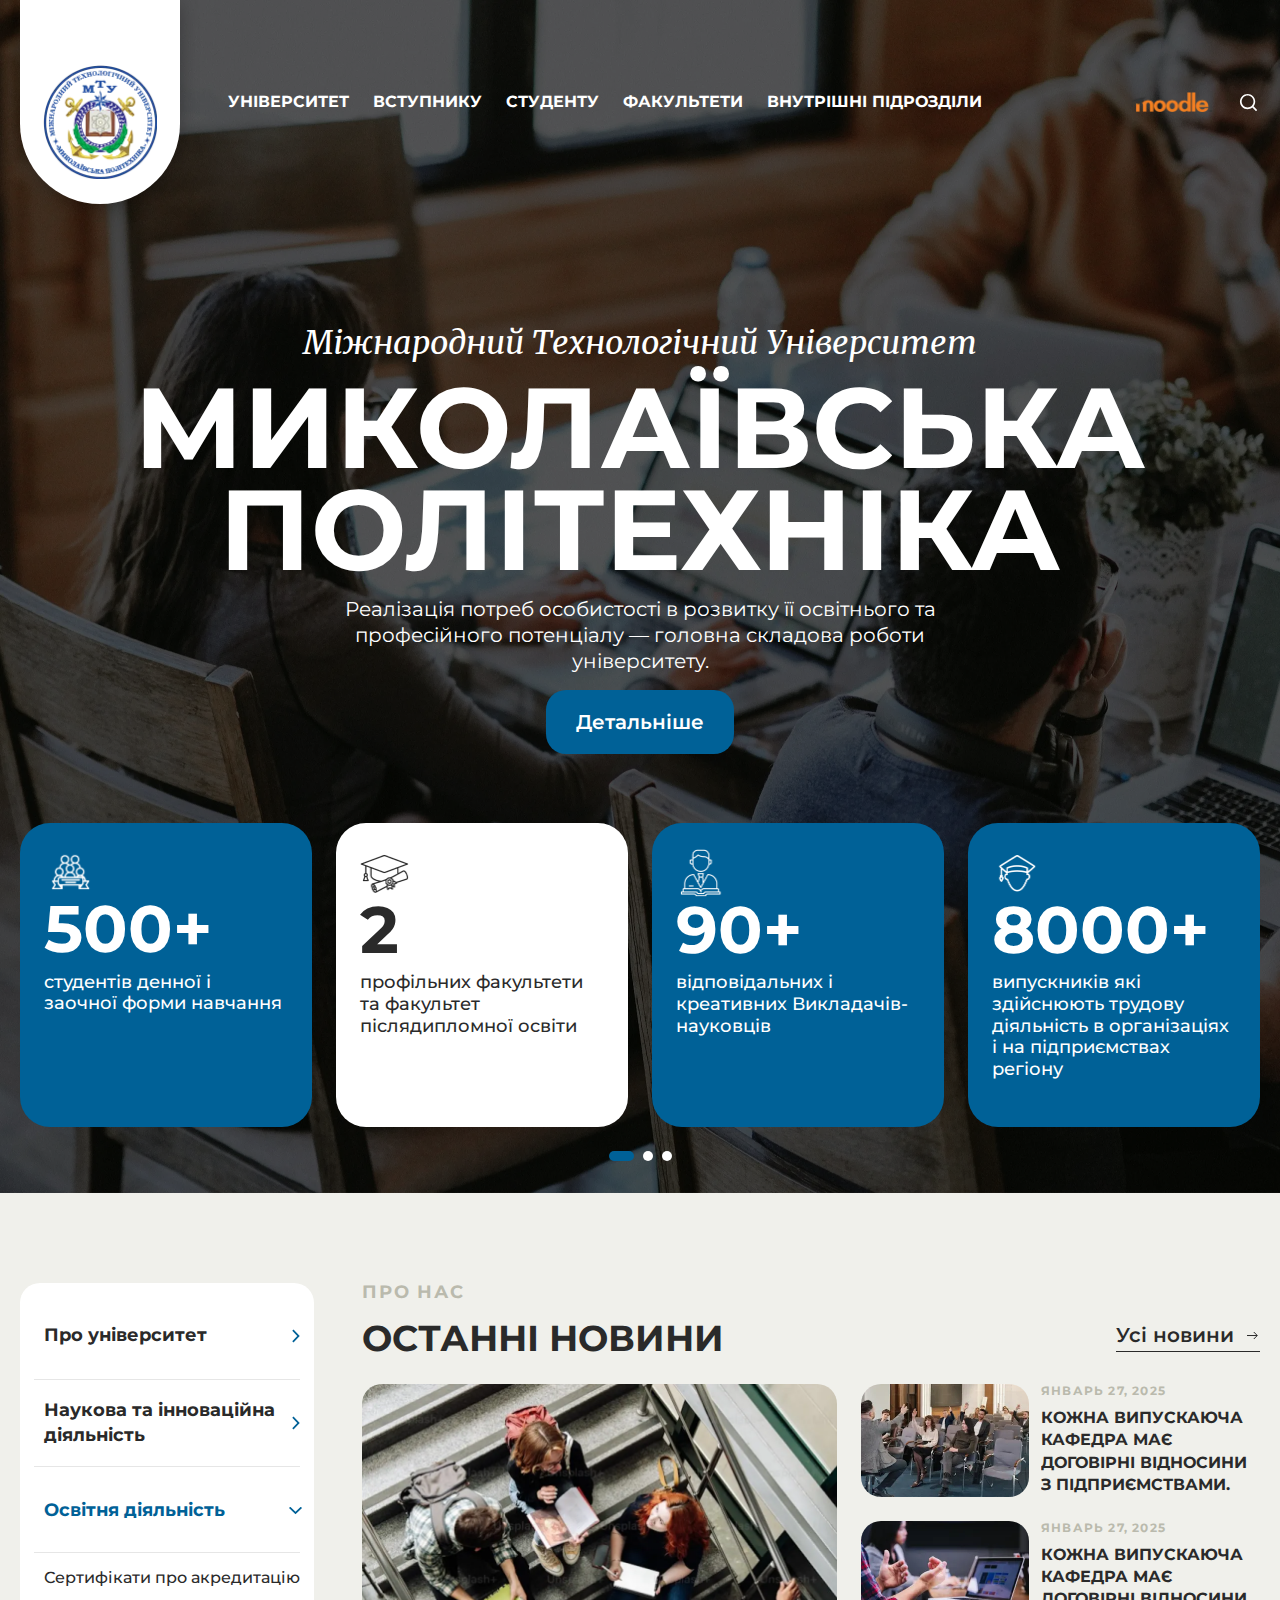
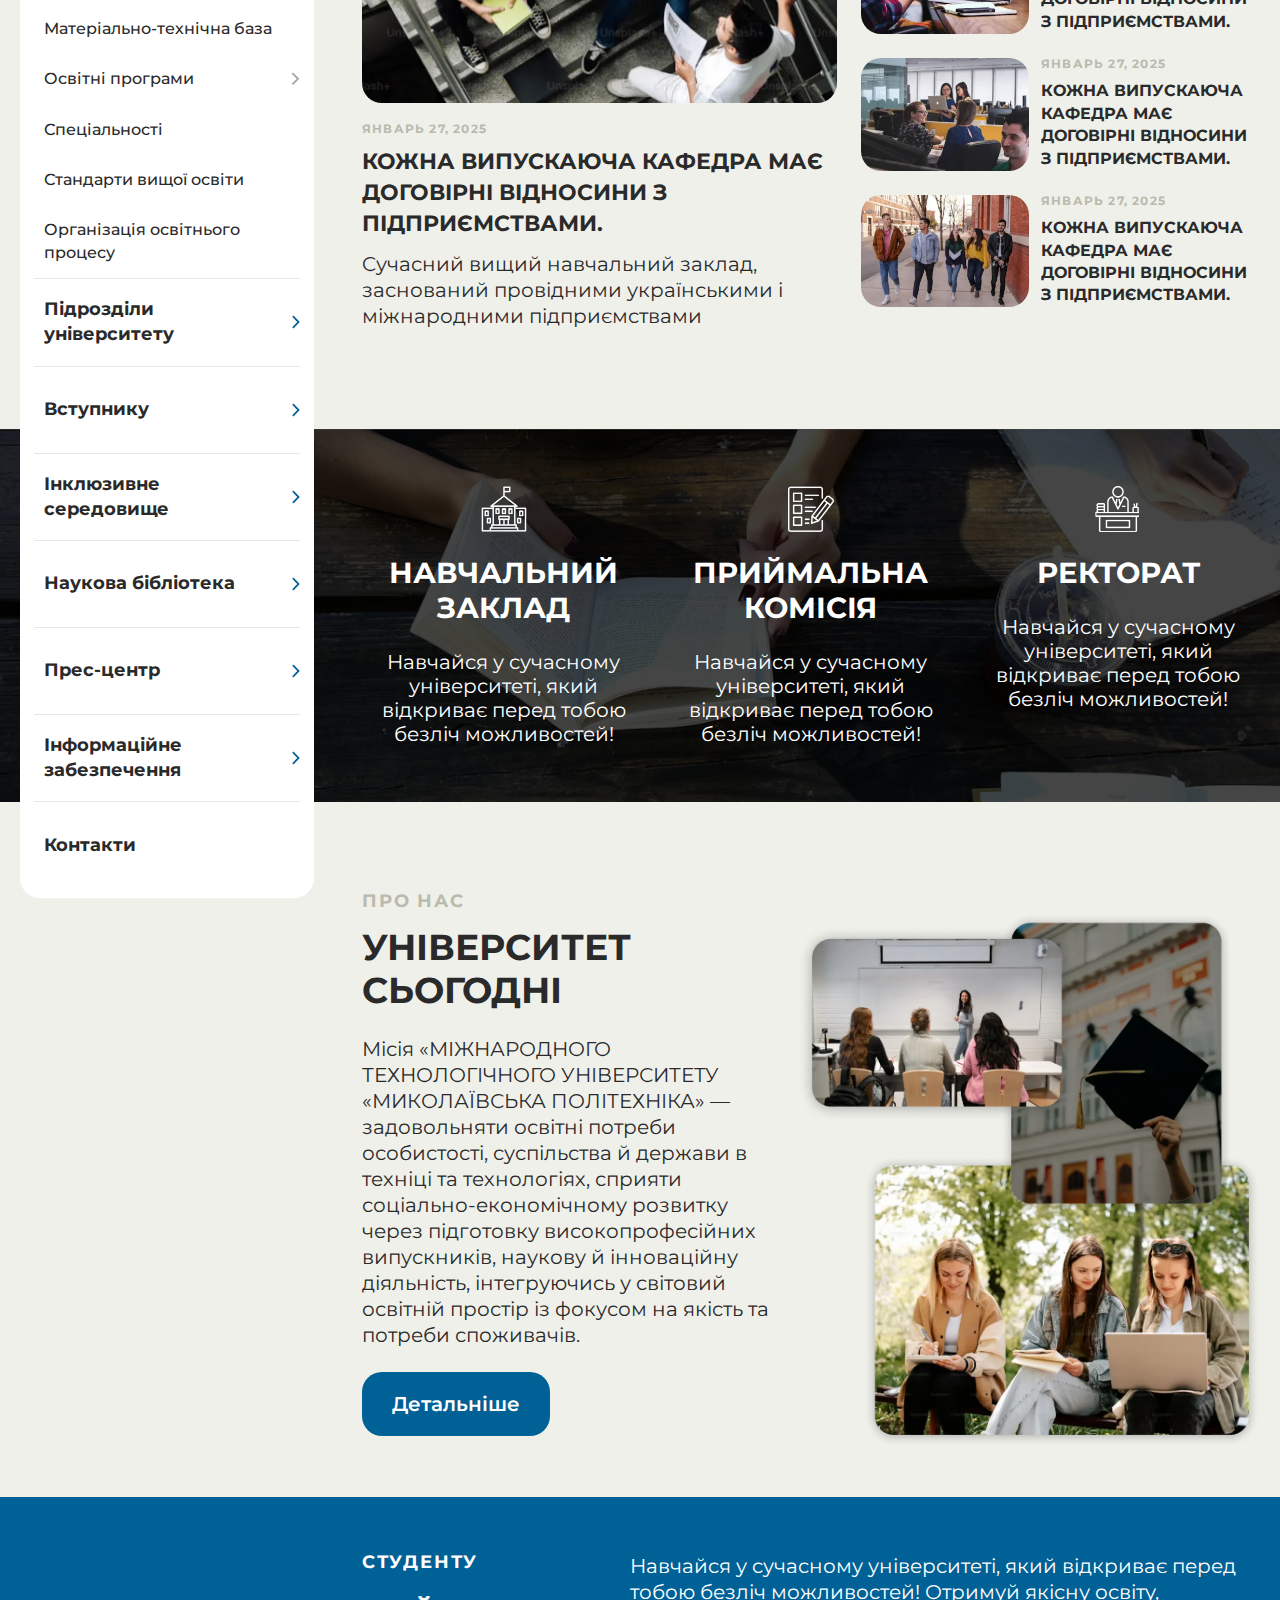
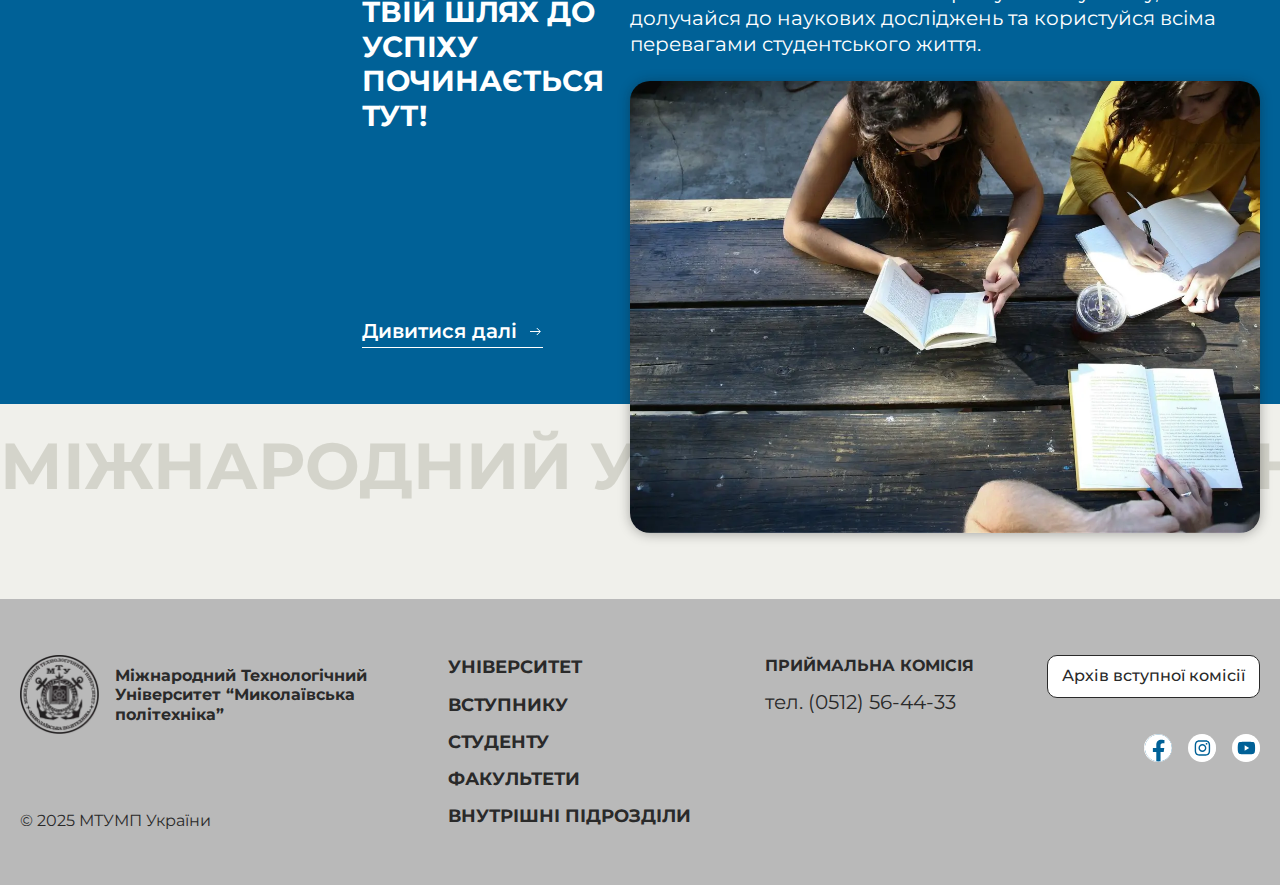
==== index.html @ b086bd23 "start proj" ====
<!DOCTYPE html>
<html lang="uk">

<head>
	<title>HomePage</title>
	<meta charset="UTF-8">
	<meta name="format-detection" content="telephone=no">
	<link rel="stylesheet" href="css/style.min.css?_v=20250201203336">
	<link rel="shortcut icon" href="favicon.ico">
	<!-- <meta name="robots" content="noindex, nofollow"> -->
	<meta name="viewport" content="width=device-width, initial-scale=1.0">
</head>

<body>
	<div id="preloader">
		<style>
			body {
				overflow: hidden;
			}

			#page_loading {
				position: fixed;
				left: 0;
				top: 0;
				width: 100%;
				height: 100%;
				opacity: 1;
				z-index: 9999;
				background: #f0f0eb;
				display: flex;
				align-items: center;
				justify-content: center;
				flex-direction: column;
				gap: 24px;
			}

			.loaderlogo {
				max-width: fit-content;
				margin: 0 auto;
			}

			.loaderlogo img {
				border-radius: 50%;
				height: 114px;
				width: 114px;
				object-fit: cover;
			}

			#page_loading .nojs {
				position: absolute;
				width: 300px;
				top: 50%;
				left: 50%;
				margin-left: -150px;
				margin-top: 50px;
				text-align: center;
				font: 400 18px 'Open Sans', 'Helvetica Neue', Helvetica, Arial, sans-serif
			}

			#page_loading .nojs a {
				font-size: 80%;
				text-decoration: none;
				border-style: dotted;
				border-width: 0 0 1px;
				position: relative
			}

			.load {
				position: relative;
				width: 50px;
				height: 50px;
			}

			.load hr {
				border: 0;
				margin: 0;
				width: 40%;
				height: 40%;
				position: absolute;
				border-radius: 50%;
				animation: spin 2s ease infinite
			}

			.load :first-child {
				background: #19A68C;
				animation-delay: -1.5s
			}

			.load :nth-child(2) {
				background: #b9303d;
				animation-delay: -1s
			}

			.load :nth-child(3) {
				background: #FDA543;
				animation-delay: -0.5s
			}

			.load :last-child {
				background: #006197
			}

			@keyframes spin {

				0%,
				100% {
					transform: translate(0)
				}

				25% {
					transform: translate(160%)
				}

				50% {
					transform: translate(160%, 160%)
				}

				75% {
					transform: translate(0, 160%)
				}
			}
		</style>
		<div id="page_loading">
			<div class="loaderlogo"><img src="img/logo.webp" alt="logo"></div>
			<div class="loader">
				<div class="load">
					<hr />
					<hr />
					<hr />
					<hr />
				</div>
			</div>
			<noscript>
				<div class="nojs">
					Please enable <strong>JavaScript</strong> and reload this page
					<p><a href="https://goo.gl/d5o4zF" target="_blank" rel="nofollow">How enable Javascript</a></p>
				</div>
			</noscript>
		</div>
		<script>
			window.addEventListener("load", function() {
				setTimeout(() => {
					let loader = document.getElementById("preloader");
					if (loader) {
						loader.style.transition = "opacity 300ms ease";
						loader.style.opacity = "0";
						setTimeout(() => {
							loader.remove();
						}, 310);
						document.body.style.overflow = "auto";
					}
				}, 100);
			});
		</script>
	</div>
	<div class="wrapper">
		<header class="header header--absolute">
			<div class="header__container">
				<div class="header__body">
					<button type="button" class="header__burger icon-menu"><span></span></button>
					<a href="/" class="header__logo">
						<img src="img/logo.webp" alt="logo" width="114" height="114">
					</a>
					<div class="header__menu menu">
						<nav class="menu__body">
							<ul class="menu__list">
								<li class="menu__item">
									<a href="/" class="menu__link">УНІВЕРСИТЕТ</a>
								</li>
								<li class="menu__item">
									<a href="/" class="menu__link">ВСТУПНИКУ</a>
								</li>
								<li class="menu__item">
									<a href="/" class="menu__link">СТУДЕНТУ</a>
								</li>
								<li class="menu__item">
									<a href="/" class="menu__link">ФАКУЛЬТЕТИ</a>
								</li>
								<li class="menu__item">
									<a href="/" class="menu__link">ВНУТРІШНІ ПІДРОЗДІЛИ</a>
								</li>
							</ul>
							<div class="menu__bottom">
								<div class="menu__bottom-title">
									Приймальна комісія
								</div>
								<a href="tel:0512564433" class="menu__phone">
									тел. (0512) 56-44-33
								</a>
								<div class="menu__socials socials-block">
									<a href="/" class="socials-block__link">
										<img src="img/icons/facebook.svg" alt="facebook">
									</a>
									<a href="/" class="socials-block__link">
										<img src="img/icons/instagram.svg" alt="instagram">
									</a>
									<a href="/" class="socials-block__link">
										<img src="img/icons/youtube.svg" alt="youtube">
									</a>
								</div>
							</div>
						</nav>
					</div>
					<div class="header__actions">
						<a href="https://moodle.org/" target="_blank" class="header__link">
							<img src="img/moodle.webp" alt="Image" width="81" height="20">
						</a>
						<div class="header__search search-block">
							<button type="button" class="search-block__btn">
								<svg width="18" height="18" viewBox="0 0 18 18" fill="currentColor" xmlns="http://www.w3.org/2000/svg">
									<path fill-rule="evenodd" clip-rule="evenodd" d="M14.5525 13.3131L17.6986 16.4558C18.0153 16.7933 18.0154 17.3206 17.6775 17.6791C17.5297 17.8479 17.3186 17.9322 17.0863 17.9322C16.8752 17.9322 16.664 17.8479 16.4951 17.6791L13.349 14.5364C11.9977 15.6121 10.3085 16.2027 8.5771 16.2027C6.52898 16.2027 4.60754 15.4012 3.17175 13.967C1.73595 12.5116 0.933594 10.6134 0.933594 8.56746C0.933594 6.52156 1.73595 4.6022 3.17175 3.16796C4.62866 1.73372 6.52898 0.932228 8.5771 0.932228C10.6252 0.932228 12.5467 1.73372 13.9825 3.16796C16.7274 5.8888 16.9596 10.3181 14.5525 13.3131ZM12.8001 12.7436C13.9192 11.6257 14.5315 10.1282 14.5315 8.54628C14.5315 6.9644 13.9192 5.46688 12.8001 4.34901C11.681 3.23115 10.1819 2.61948 8.59826 2.61948C7.01466 2.61948 5.51552 3.23115 4.39644 4.34901C3.27736 5.46688 2.66504 6.9644 2.66504 8.54628C2.66504 10.1282 3.27736 11.6257 4.39644 12.7436C5.51552 13.8614 7.01466 14.4731 8.59826 14.4731C10.1819 14.4731 11.681 13.8614 12.8001 12.7436Z" />
								</svg>
							</button>
							<div class="search-block__body">
								<div class="search-block__field">
									<input autocomplete="off" type="text" name="search" placeholder="Пошук" class="search-block__input">
									<button type="button" class="search-block__icon">
										<svg width="18" height="18" viewBox="0 0 18 18" fill="currentColor" xmlns="http://www.w3.org/2000/svg">
											<path fill-rule="evenodd" clip-rule="evenodd" d="M14.5525 13.3131L17.6986 16.4558C18.0153 16.7933 18.0154 17.3206 17.6775 17.6791C17.5297 17.8479 17.3186 17.9322 17.0863 17.9322C16.8752 17.9322 16.664 17.8479 16.4951 17.6791L13.349 14.5364C11.9977 15.6121 10.3085 16.2027 8.5771 16.2027C6.52898 16.2027 4.60754 15.4012 3.17175 13.967C1.73595 12.5116 0.933594 10.6134 0.933594 8.56746C0.933594 6.52156 1.73595 4.6022 3.17175 3.16796C4.62866 1.73372 6.52898 0.932228 8.5771 0.932228C10.6252 0.932228 12.5467 1.73372 13.9825 3.16796C16.7274 5.8888 16.9596 10.3181 14.5525 13.3131ZM12.8001 12.7436C13.9192 11.6257 14.5315 10.1282 14.5315 8.54628C14.5315 6.9644 13.9192 5.46688 12.8001 4.34901C11.681 3.23115 10.1819 2.61948 8.59826 2.61948C7.01466 2.61948 5.51552 3.23115 4.39644 4.34901C3.27736 5.46688 2.66504 6.9644 2.66504 8.54628C2.66504 10.1282 3.27736 11.6257 4.39644 12.7436C5.51552 13.8614 7.01466 14.4731 8.59826 14.4731C10.1819 14.4731 11.681 13.8614 12.8001 12.7436Z" />
										</svg>
									</button>
								</div>
							</div>
						</div>
					</div>
				</div>
			</div>
		</header>
		<main class="page">
			<section class="promo" style="background-image: url('img/top-bg.webp');">
				<div class="promo__container">
					<div class="promo__body">
						<h3 class="promo__subtitle">
							Міжнародний Технологічний Університет
						</h3>
						<h1 class="promo__title">
							Миколаївська політехніка
						</h1>
						<div class="promo__text">
							Реалізація потреб особистості в розвитку її освітнього та професійного потенціалу — головна
							складова роботи університету.
						</div>
						<a href="/" class="promo__btn button">
							Детальніше
						</a>
					</div>
					<div class="promo__slider swiper">
						<div class="promo__wrapper swiper-wrapper">
							<div class="promo__slide swiper-slide">
								<div class="promo__slide-icon">
									<img src="img/icons/group.webp" alt="Image">
								</div>
								<div class="promo__slide-value">
									500+
								</div>
								<div class="promo__slide-text">
									студентів денної і заочної форми навчання
								</div>
							</div>
							<div class="promo__slide swiper-slide promo__slide--white">
								<div class="promo__slide-icon">
									<img src="img/icons/diploma.webp" alt="Image">
								</div>
								<div class="promo__slide-value">
									2
								</div>
								<div class="promo__slide-text">
									профільних факультети та факультет післядипломної освіти
								</div>
							</div>
							<div class="promo__slide swiper-slide">
								<div class="promo__slide-icon">
									<img src="img/icons/student.webp" alt="Image">
								</div>
								<div class="promo__slide-value">
									90+
								</div>
								<div class="promo__slide-text">
									відповідальних і креативних Викладачів-науковців
								</div>
							</div>
							<div class="promo__slide swiper-slide">
								<div class="promo__slide-icon">
									<img src="img/icons/student-2.webp" alt="Image">
								</div>
								<div class="promo__slide-value">
									8000+
								</div>
								<div class="promo__slide-text">
									випускників які здійснюють трудову діяльність в організаціях і на підприємствах
									регіону
								</div>
							</div>
							<div class="promo__slide swiper-slide">
								<div class="promo__slide-icon">
									<img src="img/icons/university.webp" alt="Image">
								</div>
								<div class="promo__slide-value">
									1
								</div>
								<div class="promo__slide-text">
									Cучасний вищий навчальний заклад, заснований провідними українськими і міжнародними підприємствами
								</div>
							</div>
							<div class="promo__slide swiper-slide">
								<div class="promo__slide-icon">
									<img src="img/icons/book.webp" alt="Image">
								</div>
								<div class="promo__slide-value">
									5
								</div>
								<div class="promo__slide-text">
									Cпеціальностей з Державною ліцензією і акредитаційними Сертифікатами на право надання вищої освіти
								</div>
							</div>
						</div>
						<div class="swiper-pagination"></div>
					</div>
				</div>
			</section>
			<div class="content">
				<div class="content__container">
					<div class="content__body">
						<aside data-da=".menu__body, 767.98, 1" class="aside-menu">
							<div data-spollers class="aside-menu__items">
								<details class="aside-menu__item">
									<summary class="aside-menu__title">
										Про університет
									</summary>
									<ul class="aside-menu__list">
										<li>
											<a href="/" class="aside-menu__link">
												Про університет
											</a>
										</li>
										<li>
											<a href="/" class="aside-menu__link">
												Матеріально-технічна база
											</a>
										</li>
									</ul>
								</details>
								<details class="aside-menu__item">
									<summary class="aside-menu__title">
										Наукова та інноваційна діяльність
									</summary>
									<ul class="aside-menu__list">
										<li>
											<a href="/" class="aside-menu__link">
												Сертифікати про акредитацію
											</a>
										</li>
										<li>
											<a href="/" class="aside-menu__link">
												Матеріально-технічна база
											</a>
										</li>
									</ul>
								</details>
								<details class="aside-menu__item" data-open>
									<summary class="aside-menu__title">
										Освітня діяльність
									</summary>
									<ul class="aside-menu__list">
										<li>
											<a href="/" class="aside-menu__link">
												Сертифікати про акредитацію
											</a>
										</li>
										<li>
											<a href="/" class="aside-menu__link">
												Матеріально-технічна база
											</a>
										</li>
										<li>
											<details class="aside-menu__item">
												<summary class="aside-menu__subtitle">
													Освітні програми
												</summary>
												<ul class="aside-menu__list">
													<li>
														<a href="/" class="aside-menu__link">
															Навчальні плани
														</a>
													</li>
													<li>
														<a href="/" class="aside-menu__link">
															Відомості з самооцінювання
														</a>
													</li>
												</ul>
											</details>
										</li>
										<li>
											<a href="/" class="aside-menu__link">
												Спеціальності
											</a>
										</li>
										<li>
											<a href="/" class="aside-menu__link">
												Стандарти вищої освіти
											</a>
										</li>
										<li>
											<a href="/" class="aside-menu__link">
												Організація освітнього процесу
											</a>
										</li>
									</ul>
								</details>
								<details class="aside-menu__item">
									<summary class="aside-menu__title">
										Підрозділи університету
									</summary>
									<ul class="aside-menu__list">
										<li>
											<a href="/" class="aside-menu__link">
												Сертифікати про акредитацію
											</a>
										</li>
										<li>
											<a href="/" class="aside-menu__link">
												Матеріально-технічна база
											</a>
										</li>
										<li>
											<details class="aside-menu__item">
												<summary class="aside-menu__subtitle">
													Освітні програми
												</summary>
												<ul class="aside-menu__list">
													<li>
														<a href="/" class="aside-menu__link">
															Навчальні плани
														</a>
													</li>
													<li>
														<a href="/" class="aside-menu__link">
															Відомості з самооцінювання
														</a>
													</li>
												</ul>
											</details>
										</li>
										<li>
											<a href="/" class="aside-menu__link">
												Спеціальності
											</a>
										</li>
										<li>
											<a href="/" class="aside-menu__link">
												Стандарти вищої освіти
											</a>
										</li>
										<li>
											<a href="/" class="aside-menu__link">
												Організація освітнього процесу
											</a>
										</li>
									</ul>
								</details>
								<details class="aside-menu__item">
									<summary class="aside-menu__title">
										Вступнику
									</summary>
									<ul class="aside-menu__list">
										<li>
											<a href="/" class="aside-menu__link">
												Сертифікати про акредитацію
											</a>
										</li>
										<li>
											<a href="/" class="aside-menu__link">
												Матеріально-технічна база
											</a>
										</li>
									</ul>
								</details>
								<details class="aside-menu__item">
									<summary class="aside-menu__title">
										Інклюзивне середовище
									</summary>
									<ul class="aside-menu__list">
										<li>
											<a href="/" class="aside-menu__link">
												Сертифікати про акредитацію
											</a>
										</li>
										<li>
											<a href="/" class="aside-menu__link">
												Матеріально-технічна база
											</a>
										</li>
									</ul>
								</details>
								<details class="aside-menu__item">
									<summary class="aside-menu__title">
										Наукова бібліотека
									</summary>
									<ul class="aside-menu__list">
										<li>
											<a href="/" class="aside-menu__link">
												Сертифікати про акредитацію
											</a>
										</li>
										<li>
											<a href="/" class="aside-menu__link">
												Матеріально-технічна база
											</a>
										</li>
									</ul>
								</details>
								<details class="aside-menu__item">
									<summary class="aside-menu__title">
										Прес-центр
									</summary>
									<ul class="aside-menu__list">
										<li>
											<a href="/" class="aside-menu__link">
												Сертифікати про акредитацію
											</a>
										</li>
										<li>
											<a href="/" class="aside-menu__link">
												Матеріально-технічна база
											</a>
										</li>
									</ul>
								</details>
								<details class="aside-menu__item">
									<summary class="aside-menu__title">
										Інформаційне забезпечення
									</summary>
									<ul class="aside-menu__list">
										<li>
											<a href="/" class="aside-menu__link">
												Сертифікати про акредитацію
											</a>
										</li>
										<li>
											<a href="/" class="aside-menu__link">
												Матеріально-технічна база
											</a>
										</li>
									</ul>
								</details>
								<a href="/" class="aside-menu__title">
									Контакти
								</a>
							</div>
						</aside>
						<div class="content__inner">
							<section class="content__section latest-news">
								<h3 class="latest-news__subtitle title-small">
									про нас
								</h3>
								<div class="latest-news__body">
									<h2 class="latest-news__title title">
										Останні новини
									</h2>
									<a href="/" class="latest-news__link link">
										<span>Усі новини</span>
										<svg width="16" height="17" viewBox="0 0 16 17" stroke="currentColor" fill="none" xmlns="http://www.w3.org/2000/svg">
											<path d="M3.02148 8.521L13.0215 8.521M9.77148 5.021L13.2715 8.521L9.77148 12.021" />
										</svg>
									</a>
									<article class="latest-news__article latest-news__article--big">
										<a href="/" class="latest-news__article-img">
											<img src="img/news/image-big.webp" alt="Image">
										</a>
										<div class="latest-news__article-body">
											<div class="latest-news__article-date">
												январь 27, 2025
											</div>
											<a href="/" class="latest-news__article-title">
												Кожна випускаюча кафедра має договірні відносини з підприємствами.
											</a>
											<div class="latest-news__article-text">
												Cучасний вищий навчальний заклад, заснований провідними українськими і
												міжнародними підприємствами
											</div>
										</div>
									</article>
									<div class="latest-news__items">
										<article class="latest-news__article">
											<a href="/" class="latest-news__article-img">
												<img src="img/news/image-1.webp" alt="Image">
											</a>
											<div class="latest-news__article-body">
												<div class="latest-news__article-date">
													январь 27, 2025
												</div>
												<a href="/" class="latest-news__article-title">
													Кожна випускаюча кафедра має договірні відносини з підприємствами.
												</a>
											</div>
										</article>
										<article class="latest-news__article">
											<a href="/" class="latest-news__article-img">
												<img src="img/news/image-2.webp" alt="Image">
											</a>
											<div class="latest-news__article-body">
												<div class="latest-news__article-date">
													январь 27, 2025
												</div>
												<a href="/" class="latest-news__article-title">
													Кожна випускаюча кафедра має договірні відносини з підприємствами.
												</a>
											</div>
										</article>
										<article class="latest-news__article">
											<a href="/" class="latest-news__article-img">
												<img src="img/news/image-3.webp" alt="Image">
											</a>
											<div class="latest-news__article-body">
												<div class="latest-news__article-date">
													январь 27, 2025
												</div>
												<a href="/" class="latest-news__article-title">
													Кожна випускаюча кафедра має договірні відносини з підприємствами.
												</a>
											</div>
										</article>
										<article class="latest-news__article">
											<a href="/" class="latest-news__article-img">
												<img src="img/news/image-4.webp" alt="Image">
											</a>
											<div class="latest-news__article-body">
												<div class="latest-news__article-date">
													январь 27, 2025
												</div>
												<a href="/" class="latest-news__article-title">
													Кожна випускаюча кафедра має договірні відносини з підприємствами.
												</a>
											</div>
										</article>
									</div>
								</div>
							</section>
							<section class="content__section features">
								<div class="features__items">
									<div class="features__item">
										<div class="features__item-icon">
											<img src="img/icons/university.webp" alt="Image">
										</div>
										<h3 class="features__item-title title-middle">
											Навчальний заклад
										</h3>
										<div class="features__item-text">
											Навчайся у сучасному університеті, який відкриває перед тобою безліч
											можливостей!
										</div>
									</div>
									<div class="features__item">
										<div class="features__item-icon">
											<img src="img/icons/blank.webp" alt="Image">
										</div>
										<h3 class="features__item-title title-middle">
											Приймальна комісія
										</h3>
										<div class="features__item-text">
											Навчайся у сучасному університеті, який відкриває перед тобою безліч
											можливостей!
										</div>
									</div>
									<div class="features__item">
										<div class="features__item-icon">
											<img src="img/icons/cabinet.webp" alt="Image">
										</div>
										<h3 class="features__item-title title-middle">
											ректорат
										</h3>
										<div class="features__item-text">
											Навчайся у сучасному університеті, який відкриває перед тобою безліч
											можливостей!
										</div>
									</div>
								</div>
							</section>
							<section class="content__section about">
								<div class="about__body">
									<div class="about__content">
										<h3 class="about__subtitle title-small">
											Про нас
										</h3>
										<h2 class="about__title title">
											УНІВЕРСИТЕТ СЬОГОДНІ
										</h2>
										<div class="about__text">
											Місія «МІЖНАРОДНОГО ТЕХНОЛОГІЧНОГО УНІВЕРСИТЕТУ «МИКОЛАЇВСЬКА ПОЛІТЕХНІКА» —
											задовольняти освітні потреби особистості, суспільства й держави в техніці та
											технологіях, сприяти соціально-економічному розвитку через підготовку
											високопрофесійних випускників, наукову й інноваційну діяльність,
											інтегруючись у світовий освітній простір із фокусом на якість та потреби
											споживачів.
										</div>
										<a href="/" class="about__btn button">
											Детальніше
										</a>
									</div>
									<div data-da=".about__content, 991.98, 2" class="about__img">
										<img src="img/about-image.webp" alt="Image">
									</div>
								</div>
							</section>
							<section class="content__section info">
								<div class="info__body">
									<div class="info__head">
										<h3 class="info__subtitle title-small">
											Студенту
										</h3>
										<h2 class="info__title title-middle">
											Твій шлях до успіху починається тут!
										</h2>
									</div>
									<div class="info__content">
										<div class="info__text">
											Навчайся у сучасному університеті, який відкриває перед тобою безліч
											можливостей! Отримуй якісну освіту, долучайся до наукових досліджень та
											користуйся всіма перевагами студентського життя.
										</div>
										<div class="info__img">
											<img src="img/student-image.webp" alt="Image">
										</div>
									</div>
									<a href="/" class="info__link link">
										<span>Дивитися далі</span>
										<svg width="16" height="17" viewBox="0 0 16 17" stroke="currentColor" fill="none" xmlns="http://www.w3.org/2000/svg">
											<path d="M3.02148 8.521L13.0215 8.521M9.77148 5.021L13.2715 8.521L9.77148 12.021" />
										</svg>
									</a>
								</div>
							</section>
							<div class="line-text">
								<div class="line-text__items">
									<div class="line-text__item">
										Міжнародний Університет
									</div>
									<div class="line-text__item">
										Міжнародний Університет
									</div>
									<div class="line-text__item">
										Міжнародний Університет
									</div>
									<div class="line-text__item">
										Міжнародний Університет
									</div>
									<div class="line-text__item">
										Міжнародний Університет
									</div>
									<div class="line-text__item">
										Міжнародний Університет
									</div>
								</div>
							</div>
						</div>
					</div>
				</div>
			</div>
		</main>
		<footer class="footer">
			<div class="footer__container">
				<div class="footer__body">
					<a href="/" class="footer__logo">
						<img src="img/logo-dark.webp" alt="logo">
						<span class="footer__logo-text">
							Міжнародний Технологічний Університет “Миколаївська політехніка”
						</span>
					</a>
					<div class="footer__content">
						<nav class="footer__menu">
							<ul class="footer__menu-list">
								<li>
									<a href="/" class="footer__menu-link">
										УНІВЕРСИТЕТ
									</a>
								</li>
								<li>
									<a href="/" class="footer__menu-link">
										ВСТУПНИКУ
									</a>
								</li>
								<li>
									<a href="/" class="footer__menu-link">
										СТУДЕНТУ
									</a>
								</li>
								<li>
									<a href="/" class="footer__menu-link">
										ФАКУЛЬТЕТИ
									</a>
								</li>
								<li>
									<a href="/" class="footer__menu-link">
										ВНУТРІШНІ ПІДРОЗДІЛИ
									</a>
								</li>
							</ul>
						</nav>
						<div class="footer__contacts">
							<h4 class="footer__title">
								Приймальна комісія
							</h4>
							<a href="tel:тел.0512564433" class="footer__link">
								тел. (0512) 56-44-33
							</a>
						</div>
						<div class="footer__info">
							<a href="/" class="footer__btn">
								Архів вступної комісії
							</a>
							<div class="footer__socials socials-block">
								<a href="/" class="socials-block__link">
									<img src="img/icons/facebook.svg" alt="facebook">
								</a>
								<a href="/" class="socials-block__link">
									<img src="img/icons/instagram.svg" alt="instagram">
								</a>
								<a href="/" class="socials-block__link">
									<img src="img/icons/youtube.svg" alt="youtube">
								</a>
							</div>
						</div>
					</div>
					<div class="footer__copy">
						© 2025 МТУМП України
					</div>
				</div>
			</div>
		</footer>
	</div>
	<script src="js/app.min.js?_v=20250201203336"></script>
</body>

</html>
---- css/style.min.css ----
@font-face{font-family:Merriweather;font-display:swap;src:url(../fonts/Merriweather-Italic.woff2) format("woff2");font-weight:400;font-style:italic}@font-face{font-family:Montserrat;font-display:swap;src:url(../fonts/Montserrat-Medium.woff2) format("woff2");font-weight:500;font-style:normal}@font-face{font-family:Montserrat;font-display:swap;src:url(../fonts/Montserrat-Regular.woff2) format("woff2");font-weight:400;font-style:normal}@font-face{font-family:Montserrat;font-display:swap;src:url(../fonts/Montserrat-SemiBold.woff2) format("woff2");font-weight:600;font-style:normal}@font-face{font-family:Montserrat;font-display:swap;src:url(../fonts/Montserrat-Bold.woff2) format("woff2");font-weight:700;font-style:normal}:root{--dark-grey:#2a2a2a;--beige:#babaad;--lightbeige:#f0f0eb;--burgundi:#b9303d;--white:#fff;--dark-blue:#006197;--hover-blue:#004870;--light-blue:#1b81ba;--border-color:#e6e6e6;--grey-bg:#b9b9b9;--font-family:Montserrat,sans-serif;--second-family:Merriweather,sans-serif}*{padding:0;margin:0;border:0}*,*::after,*::before{box-sizing:border-box}*::after,*::before{display:inline-block}body,html{height:100%;min-width:320px}body{color:var(--dark-grey);line-height:1;font-family:var(--font-family);font-size:1rem;-ms-text-size-adjust:100%;-moz-text-size-adjust:100%;-webkit-text-size-adjust:100%;-webkit-font-smoothing:antialiased;-moz-osx-font-smoothing:grayscale}button,input,textarea{font-family:var(--font-family);font-size:inherit;line-height:inherit;color:inherit;background-color:rgba(0,0,0,0)}input,textarea{width:100%}label{display:inline-block}button,option,select{cursor:pointer}a{display:inline-block;color:inherit;text-decoration:none}ul li{list-style:none}img{vertical-align:top}h1,h2,h3,h4,h5,h6{font-weight:inherit;font-size:inherit}body{background-color:var(--lightbeige)}.lock body{overflow:hidden;touch-action:none;-ms-scroll-chaining:none;overscroll-behavior:none}.wrapper{min-height:100%;display:flex;flex-direction:column;overflow:hidden}@supports (overflow:clip){.wrapper{overflow:clip}}.wrapper>main{flex:1 1 auto}.wrapper>*{min-width:0}[class*=__container]{max-width:80.375rem;margin:0 auto;padding:0 1.25rem}[class*="--gc"]{display:grid;min-width:0;grid-template-columns:1.25rem 1fr minmax(auto,77.875rem) 1fr 1.25rem}[class*="--gc"]>*{min-width:0;grid-column:3/4}.title-small{font-weight:700;font-size:1.125rem;line-height:100%;letter-spacing:.1em;text-transform:uppercase}.title{font-weight:700;line-height:120%;text-transform:uppercase}.title-middle{font-weight:700;font-size:1.8125rem;line-height:120%;text-transform:uppercase}.link{max-width:-webkit-fit-content;max-width:-moz-fit-content;max-width:fit-content;font-weight:600;font-size:1.25rem;display:flex;align-items:center;justify-content:space-between;gap:.625rem;padding-bottom:.375rem;border-bottom:1px solid var(--dark-grey);transition:color .3s,border .3s}.socials-block{display:flex;align-items:center;flex-wrap:wrap;gap:1rem}.socials-block__link{width:1.75rem;height:1.75rem;border-radius:50%;overflow:hidden;background-color:var(--white);transition:-webkit-transform .3s;transition:transform .3s;transition:transform .3s,-webkit-transform .3s}.socials-block__link img,.socials-block__link svg{width:100%;height:100%;-o-object-fit:fill;object-fit:fill}.button{max-width:-webkit-fit-content;max-width:-moz-fit-content;max-width:fit-content;width:100%;padding:1.25rem 1.875rem;font-weight:600;font-size:1.25rem;color:var(--white);background-color:var(--dark-blue);border-radius:1.25rem;min-height:4rem;display:flex;align-items:center;justify-content:center;gap:.5rem;transition:background .3s}.button:active{background-color:var(--light-blue)}.swiper-pagination{display:flex;align-items:center;justify-content:center;flex-wrap:wrap;gap:.5625rem}.swiper-pagination .swiper-pagination-bullet{width:.625rem;height:.625rem;border-radius:3.125rem;background-color:var(--white);cursor:pointer;transition:width .3s,background .3s}.swiper-pagination .swiper-pagination-bullet-active{background-color:var(--dark-blue);width:1.5625rem;transition:width 3.5s ease,background .3s}@-webkit-keyframes slideLine{from{-webkit-transform:translateX(0);transform:translateX(0)}to{-webkit-transform:translateX(-100%);transform:translateX(-100%)}}.menu__list{display:flex;align-items:center;flex-wrap:wrap;gap:.625rem 1.5rem}.menu__link{font-weight:700;font-size:1rem;text-transform:uppercase;transition:color .3s}.menu__bottom{display:none}.menu__bottom:not(:first-child){margin-top:auto}.menu__bottom-title{font-weight:700;font-size:1rem;line-height:140%;text-transform:uppercase}.menu__bottom-title:not(:last-child){margin-bottom:.6875rem}.menu__phone{font-size:1.25rem;line-height:130%}.menu__phone:not(:last-child){margin-bottom:1.5rem}.icon-menu{display:none}.ibg{width:100%;height:100%;-o-object-fit:cover;object-fit:cover}.ibg--top{-o-object-position:top;object-position:top}.ibg--bottom{-o-object-position:bottom;object-position:bottom}.ibg--left{-o-object-position:left;object-position:left}.ibg--right{-o-object-position:right;object-position:right}.ibg--contain{-o-object-fit:contain;object-fit:contain}.header{padding-bottom:1.0625rem;position:relative;z-index:23;background:url(../img/header-bg.webp) center/cover no-repeat;color:var(--white)}.header::before{content:"";position:absolute;left:0;top:0;z-index:-1;width:100%;height:100%;background-color:rgba(0,0,0,.6)}.header__body{display:flex;align-items:center;gap:3rem}.header__logo{max-width:10rem;display:block;padding:4.0625rem 1.4375rem 1.5625rem 1.4375rem;border-radius:0 0 18.75rem 18.75rem;box-shadow:0 4px 19px 0 rgba(0,0,0,.3);background-color:var(--white);transition:padding .3s,margin .3s}.header__logo img{width:100%;height:auto;-o-object-fit:cover;object-fit:cover}.header__menu{flex:1 1 auto}.header__actions{display:flex;align-items:center;gap:1.5rem}.header__link{min-width:3.125rem;max-width:5.0625rem;display:flex;align-items:center;justify-content:center;transition:opacity .3s}.header__link img{width:100%;height:auto;-o-object-fit:cover;object-fit:cover}.search-block__btn,.search-block__icon{width:1.5rem;height:1.5rem;padding:.1875rem;display:grid;place-content:center;transition:color .3s}.search-block__btn img,.search-block__btn svg,.search-block__icon img,.search-block__icon svg{width:100%;height:100%;-o-object-fit:cover;object-fit:cover}.search-block__body{position:absolute;top:auto;bottom:120%;left:0;right:0;z-index:22;padding:1.25rem;background-color:rgba(0,0,0,.9);color:var(--white);display:flex;align-items:center;justify-content:center;transition:bottom .3s ease}.open-search .search-block__body{top:0;bottom:0}.search-block__field{max-width:63.625rem;width:100%;position:relative}.search-block__input{padding:.8125rem 1.25rem 1.125rem 2.1875rem;border-bottom:1px solid var(--white)}.search-block__input:focus{border-color:var(--dark-blue)}.search-block__icon{position:absolute;top:.625rem;left:0}.footer{padding:3.5rem 0;background-color:var(--grey-bg)}.footer__body{display:grid;grid-template-columns:minmax(0,22.875rem) minmax(16.875rem,1fr);justify-content:space-between;gap:1.5rem}.footer__logo{align-self:start;max-width:22.875rem;width:100%;display:grid;align-items:center;grid-template-columns:4.9375rem 1fr;gap:1rem;font-weight:700;font-size:1rem;line-height:120%}.footer__logo img{align-self:start;width:100%;-o-object-fit:cover;object-fit:cover}.footer__content{grid-row:span 2;margin-left:auto;max-width:50.75rem;width:100%;display:flex;justify-content:space-between;flex-wrap:wrap;gap:1.5rem}.footer__contacts,.footer__info,.footer__menu{max-width:15.3125rem}.footer__menu-list{display:grid;align-content:start;gap:.75rem}.footer__menu-link{font-weight:700;font-size:1.125rem;line-height:140%;transition:color .3s}.footer__title{font-weight:700;font-size:1rem;line-height:140%;text-transform:uppercase}.footer__title:not(:last-child){margin-bottom:.6875rem}.footer__link{font-size:1.25rem;line-height:130%;transition:color .3s}.footer__info{display:grid;align-content:start;gap:2.25rem}.footer__btn{max-width:-webkit-fit-content;max-width:-moz-fit-content;max-width:fit-content;width:100%;padding:.5625rem .875rem;border:1px solid var(--dark-grey);border-radius:.625rem;background-color:var(--white);font-weight:500;font-size:1rem;line-height:140%;text-align:center;color:var(--dark-grey);display:flex;align-items:center;justify-content:center;gap:.625rem;transition:background .3s,border .3s}.footer__socials{max-width:-webkit-fit-content;max-width:-moz-fit-content;max-width:fit-content;margin-left:auto}.footer__copy{margin-top:auto}.promo{background-position:center;background-size:cover;background-repeat:no-repeat;padding:20.5rem 0 2rem 0;color:var(--white);position:relative;z-index:3}.promo::before{content:"";position:absolute;top:0;left:0;z-index:-1;width:100%;height:100%;background-color:rgba(0,0,0,.6);pointer-events:none}.promo__body{display:grid;align-content:start;gap:1rem}.promo__body:not(:last-child){margin-bottom:3.6875rem}.promo__subtitle{font-family:var(--second-family);font-style:italic;font-weight:400;text-align:center}.promo__title{font-weight:700;line-height:90%;text-transform:uppercase;text-align:center}.promo__text{max-width:38.75rem;font-size:1.25rem;line-height:130%;text-align:center;margin:0 auto}.promo__btn{margin:0 auto}.promo__slider{padding:.625rem;margin:0 -.625rem -.625rem -.625rem}.promo__wrapper:not(:last-child){margin-bottom:1.5rem}.promo__slide{border-radius:1.875rem;background-color:var(--dark-blue);color:var(--white);padding:1.5rem;transition:-webkit-transform .3s;transition:transform .3s;transition:transform .3s,-webkit-transform .3s}.promo__slide--white{background-color:var(--white);color:var(--dark-grey)}.promo__slide-icon{max-width:3.125rem;width:100%}.promo__slide-icon img{width:100%;-o-object-fit:cover;object-fit:cover}.promo__slide-value{font-weight:700;line-height:100%}.promo__slide-value:not(:last-child){margin-bottom:.625rem}.promo__slide-text{font-weight:500;font-size:1.125rem;line-height:120%}.content{padding:5.625rem 0 4.1875rem 0}.content__body{display:grid;grid-template-columns:18.375rem 1fr;gap:3rem}.content__body .aside-menu{grid-column:1/2;grid-row:1/2}.content__inner{grid-column:1/-1;grid-row:1/2}.content__section{position:relative;z-index:3;background-size:cover;background-position:center;background-repeat:no-repeat;padding-left:21.375rem}.content__section::before{content:"";pointer-events:none;position:absolute;top:0;bottom:0;left:50%;-webkit-transform:translate(-50%,0);transform:translate(-50%,0);width:100vw;z-index:-1;background:inherit;background-size:cover;background-position:center;background-repeat:no-repeat}.aside-menu{position:relative;z-index:10}.aside-menu__items{border-radius:1.25rem;padding:.625rem .875rem;background-color:var(--white);display:grid;align-content:start}.aside-menu__item:not(:last-child){border-bottom:1px solid var(--border-color)}.aside-menu__item summary{cursor:pointer;list-style:none}.aside-menu__item summary::-webkit-details-marker,.aside-menu__item summary::marker{display:none}.aside-menu__title{min-height:5.375rem;font-weight:700;font-size:1.125rem;line-height:140%;padding:1.125rem 0 1.0625rem .625rem;display:flex;align-items:center;justify-content:space-between;gap:.625rem;border-bottom:1px solid transparent;transition:color .3s}.aside-menu__title:not(a)::after{content:"";flex-shrink:0;display:block;width:.5rem;height:.9375rem;background:url(../img/icons/chevron-right-blue.svg) center/.5rem .875rem no-repeat;transition:-webkit-transform .3s;transition:transform .3s;transition:transform .3s,-webkit-transform .3s}.aside-menu__title._spoller-active{color:var(--dark-blue);border-color:var(--border-color)}.aside-menu__title._spoller-active::after{-webkit-transform:rotate(90deg);transform:rotate(90deg)}.aside-menu__list details .aside-menu__link{padding:.625rem 0 .625rem 1.5rem}.aside-menu__link{display:block;padding:.875rem 0 .875rem .625rem;font-weight:500;font-size:1rem;line-height:140%;transition:color .3s}.aside-menu__subtitle{padding:.875rem 0 .875rem .625rem;font-weight:500;font-size:1rem;line-height:140%;display:flex;align-items:center;justify-content:space-between;gap:.625rem;transition:color .3s}.aside-menu__subtitle::after{content:"";flex-shrink:0;display:block;width:.5625rem;height:.9375rem;background:url(../img/icons/chevron-right-grey.svg) center/.5625rem .875rem no-repeat;transition:-webkit-transform .3s;transition:transform .3s;transition:transform .3s,-webkit-transform .3s}.aside-menu__subtitle._spoller-active{color:var(--dark-blue)}.aside-menu__subtitle._spoller-active::after{-webkit-transform:rotate(90deg);transform:rotate(90deg)}.latest-news{margin-bottom:6.25rem}.latest-news__subtitle{margin-bottom:1rem;color:var(--beige)}.latest-news__body{display:grid;align-content:start;grid-template-columns:1.19fr 1fr;gap:1.5rem}.latest-news__link{align-self:center;margin-left:auto}.latest-news__article{display:grid;align-items:center;grid-template-columns:10.5rem 1fr;gap:.75rem}.latest-news__article--big{align-content:start;grid-template-columns:1fr;gap:1.25rem}.latest-news__article--big .latest-news__article-body{gap:.75rem}.latest-news__article--big .latest-news__article-title{font-size:1.375rem;-webkit-line-clamp:3}.latest-news__article-img{border-radius:1.25rem;overflow:hidden;display:grid}.latest-news__article-img img{aspect-ratio:478/321;width:100%;-o-object-fit:cover;object-fit:cover;transition:-webkit-transform .6s;transition:transform .6s;transition:transform .6s,-webkit-transform .6s}.latest-news__article-body{display:grid;align-content:start;gap:.625rem}.latest-news__article-date{font-weight:700;font-size:.75rem;line-height:100%;letter-spacing:.1em;text-transform:uppercase;color:var(--beige)}.latest-news__article-title{font-weight:700;font-size:1rem;line-height:140%;text-transform:uppercase;-webkit-box-orient:vertical;display:-webkit-box;overflow:hidden;text-overflow:ellipsis;-webkit-line-clamp:4;transition:color .3s}.latest-news__article-text{font-size:1.25rem;line-height:130%;-webkit-box-orient:vertical;display:-webkit-box;overflow:hidden;text-overflow:ellipsis;-webkit-line-clamp:3}.latest-news__items{display:grid;align-content:start;gap:1.5rem}.features{background-image:url(../img/bg-2.webp);padding-top:3.5rem;padding-bottom:3.5rem;color:var(--white)}.features::after{content:"";pointer-events:none;position:absolute;top:0;left:50%;z-index:-1;-webkit-transform:translate(-50%,0);transform:translate(-50%,0);width:100vw;height:100%;background-color:rgba(0,0,0,.73)}.features__items{display:grid;grid-template-columns:repeat(auto-fit,minmax(16.875rem,1fr));gap:1.5rem}.features__item{text-align:center;display:flex;flex-direction:column;align-items:center;gap:1.5rem}.features__item-icon{max-width:2.875rem}.features__item-icon img{width:100%;-o-object-fit:cover;object-fit:cover}.features__item-text{font-size:1.25rem;line-height:120%}.about{padding-top:5.625rem;padding-bottom:3.125rem}.about__body{display:flex;gap:.625rem}.about__content{max-width:26.5625rem;width:100%}.about__subtitle{color:var(--beige);margin-bottom:1rem}.about__title{margin-bottom:1.5rem}.about__text{font-size:1.25rem;line-height:130%}.about__text:not(:last-child){margin-bottom:1.5rem}.about__img{max-width:31.75rem;width:100%;padding-top:1.25rem}.about__img img{display:block;width:100%;-o-object-fit:cover;object-fit:cover}.info{background-color:var(--dark-blue);color:var(--white);padding-top:3.5rem;padding-bottom:3.5rem}.info__body{display:grid;grid-template-columns:minmax(0,15.25rem) 1fr;gap:1.5rem}.info__head{display:grid;align-content:start;gap:1.5rem}.info__content{grid-row:span 2;display:grid;align-content:start;gap:1.5rem}.info__text{font-size:1.25rem;line-height:130%}.info__img{display:grid;overflow:hidden;border-radius:1.25rem;margin-bottom:-11.5625rem;box-shadow:0 1px 12px 0 rgba(21,21,21,.34)}.info__img img{width:100%;height:100%;-o-object-fit:cover;object-fit:cover}.info__link{margin-top:auto;border-color:var(--white)}.line-text{padding:1.8125rem 0 2.125rem 0;display:flex;align-items:center;gap:1.5rem;margin:0 -50%;overflow:hidden;position:relative}.line-text::after,.line-text::before{content:"";position:absolute;top:-1px;bottom:-1px;width:20%;pointer-events:none;z-index:2}.line-text::before{left:0;background:linear-gradient(to left,rgba(255,255,255,0),var(--lightbeige))}.line-text::after{right:0;background:linear-gradient(to right,rgba(255,255,255,0),var(--lightbeige))}.line-text__items{display:flex;align-items:center;gap:1.5rem;-webkit-animation:60s slideLine infinite linear;animation:60s slideLine infinite linear}.line-text__item{font-weight:700;font-size:4.0625rem;text-transform:uppercase;color:var(--beige);opacity:.5;white-space:nowrap}.swiper{overflow:hidden}.swiper-initialized{touch-action:pan-y}.swiper-wrapper{width:100%;height:100%;box-sizing:content-box;display:flex;position:relative}.swiper-vertical .swiper-wrapper{flex-direction:column}.swiper-autoheight .swiper-wrapper{align-items:flex-start}.swiper-initialized .swiper-slide{flex-shrink:0}.swiper-android .swiper-slide,.swiper-android .swiper-wrapper{-webkit-transform:translate3d(0,0,0);transform:translate3d(0,0,0)}.swiper-button-lock,.swiper-pagination-lock{display:none!important}@media (min-width:47.99875em){.header.header--absolute{position:absolute;top:0;left:0;width:100%;background:rgba(0,0,0,0);color:var(--white)}.header.header--absolute::before{display:none}}@media (min-width:80.375em){.title{font-size:2.25rem}.promo__subtitle{font-size:2rem}.promo__title{font-size:7.125rem}.promo__slide-value{font-size:4.125rem}}@media (max-width:80.375em){.line-text{margin:0 -1.25rem}.line-text::after,.line-text::before{display:none}}@media (max-width:68.74875em){.footer__socials{margin-left:0}.content__section{padding-left:19.875rem}.latest-news__body{grid-template-columns:1fr}.latest-news__link{margin-left:0;order:1}}@media (max-width:61.99875em){.header__body{gap:1.5rem}.header__logo{max-width:7.5rem;padding:2.1875rem .75rem 1.25rem .75rem}.promo{padding:14.25rem 0 2rem 0}.content__body{gap:1.5rem}.about__img{padding-top:0;margin-bottom:.875rem}.info__body{grid-template-columns:1fr}.info__img{margin-bottom:0}.line-text{padding:1rem 0}}@media (max-width:47.99875em){.menu__body{position:fixed;width:100%;height:100%;left:-100%;top:0;z-index:23;overflow:auto;padding:4.375rem 1.25rem 3.125rem 1.25rem;background-color:var(--lightbeige);display:flex;flex-direction:column;gap:1.25rem;transition:left .3s}.menu__body::before{content:"";position:fixed;width:100%;height:3.125rem;left:-100%;top:0;background-color:var(--lightbeige);transition:left .3s;z-index:24}.menu-open .menu__body{left:0}.menu-open .menu__body::before{left:0}.menu__list{align-items:stretch;flex-direction:column;gap:1.375rem}.menu__bottom{display:block}.icon-menu{display:block;position:relative;width:1.875rem;height:1.125rem}.icon-menu span,.icon-menu::after,.icon-menu::before{content:"";transition:all .3s ease 0s;right:0;position:absolute;width:100%;height:.125rem;border-radius:.125rem;background-color:var(--dark-blue)}.icon-menu::before{top:0}.icon-menu::after{bottom:0}.icon-menu span{top:calc(50% - .0625rem)}.menu-open .icon-menu{z-index:25}.menu-open .icon-menu span{width:0}.menu-open .icon-menu::before{top:calc(50% - .0625rem);-webkit-transform:rotate(-45deg);transform:rotate(-45deg)}.menu-open .icon-menu::after{bottom:calc(50% - .0625rem);-webkit-transform:rotate(45deg);transform:rotate(45deg)}.header{background-color:var(--white);padding:.4375rem 0;background:var(--white);color:var(--dark-grey)}.header::before{display:none}.header__body{gap:1rem}.header__logo{border-radius:50%;max-width:2.25rem;padding:0;box-shadow:none}.header__actions{gap:1rem}.search-block__body{padding:.3125rem 1.25rem}.search-block__input{padding:.625rem .625rem .625rem 2.1875rem}.search-block__icon{top:50%;-webkit-transform:translate(0,-50%);transform:translate(0,-50%)}.footer{padding:2.25rem 0}.footer__body{grid-template-columns:1fr;gap:2.25rem}.footer__content{gap:2.25rem}.footer__info{gap:1.5rem}.promo{padding:3.125rem 0 1.25rem 0}.promo__body:not(:last-child){margin-bottom:4.6875rem}.promo__subtitle{line-height:120%}.promo__slide{border-radius:1rem;padding:.75rem}.promo__slide-text{font-size:1rem}.content{padding:2.25rem 0}.content__body{display:flex;flex-direction:column}.content__inner{grid-column:auto;grid-row:auto}.content__section{padding-left:0}.aside-menu{margin-bottom:3.125rem}.aside-menu__items{background-color:rgba(0,0,0,0);border-radius:0;padding:0}.aside-menu__title{min-height:3.125rem;padding:.875rem 0;font-size:1rem}.latest-news{margin-bottom:2.5rem}.latest-news__article--big .latest-news__article-img img{aspect-ratio:335/224}.latest-news__article-img img{aspect-ratio:1/1}.features{padding-top:2.25rem;padding-bottom:2.25rem}.about{padding-top:2.25rem;padding-bottom:3.75rem}.about__content{max-width:none}.about__img{margin:0 auto .875rem auto}.about__img{width:auto;margin:0 -.9375rem .875rem -.9375rem}.info{padding-bottom:2.25rem}.line-text__item{font-size:1.875rem;-webkit-animation:40s slideLine infinite linear;animation:40s slideLine infinite linear}}@media (max-width:47.99875em)and (any-hover:none){.icon-menu{cursor:default}}@media (max-width:29.99875em){.title{font-size:1.8125rem}.promo__subtitle{font-size:1.625rem}.promo__title{font-size:2.25rem}.promo__title{line-height:120%}.promo__slide-icon{max-width:1.875rem;margin-bottom:.1875rem}.promo__slide-value{font-size:2.1875rem}.promo__slide-value:not(:last-child){margin-bottom:.3125rem}.promo__slide-text{font-size:.625rem}.features{background-image:url(../img/bg-2-mob.webp)}.about__btn{margin:0 auto}.line-text{padding:.625rem 0}}@media (max-width:23.43625em){.title-small{font-size:1rem}.title{font-size:1.5rem}.title-middle{font-size:1.5rem}.promo__title{font-size:1.875rem}.promo__slide-value{font-size:1.875rem}.latest-news__article{grid-template-columns:7.5rem 1fr}.latest-news__article--big .latest-news__article-title{font-size:1.125rem;-webkit-line-clamp:4}.latest-news__article-date{font-size:.625rem}.latest-news__article-title{font-size:.875rem}.latest-news__article-text{font-size:1rem;-webkit-line-clamp:4}.features__item-text{font-size:1rem}.about__text{font-size:1rem}.info__text{font-size:1rem}}@media (min-width:29.99875em)and (max-width:80.375em){.title{font-size:clamp(1.8125rem ,1.5519714151rem + .8684648024vw ,2.25rem)}.promo__subtitle{font-size:clamp(1.625rem ,1.4016897844rem + .744398402vw ,2rem)}.promo__title{font-size:clamp(2.25rem ,-.6530328032rem + 9.6771792263vw ,7.125rem)}.promo__slide-value{font-size:clamp(2.1875rem ,1.0337305526rem + 3.8460584105vw ,4.125rem)}}@media (any-hover:hover){.link:hover{color:var(--dark-blue);border-color:var(--dark-blue)}.socials-block__link:hover{-webkit-transform:scale(1.1);transform:scale(1.1)}.button:hover{background-color:var(--hover-blue)}.swiper-pagination .swiper-pagination-bullet:hover{background-color:var(--hover-blue)}.menu__link:hover{color:var(--light-blue)}.header__logo:hover{padding-top:5.3125rem;margin-bottom:-1.25rem}.header__link:hover{opacity:.7}.search-block__btn:hover,.search-block__icon:hover{color:var(--dark-blue)}.footer__menu-link:hover{color:var(--light-blue)}.footer__link:hover{color:var(--light-blue)}.footer__btn:hover{background-color:#4caee5;border-color:#4caee5}.promo__slide:hover{-webkit-transform:scale(1.05);transform:scale(1.05)}.aside-menu__title:hover{color:var(--dark-blue)}.aside-menu__link:hover{color:var(--dark-blue)}.aside-menu__subtitle:hover{color:var(--dark-blue)}.latest-news__article-img:hover img{-webkit-transform:scale(1.05);transform:scale(1.05)}.latest-news__article-title:hover{color:var(--dark-blue)}.info__link:hover{color:var(--beige);border-color:var(--beige)}}
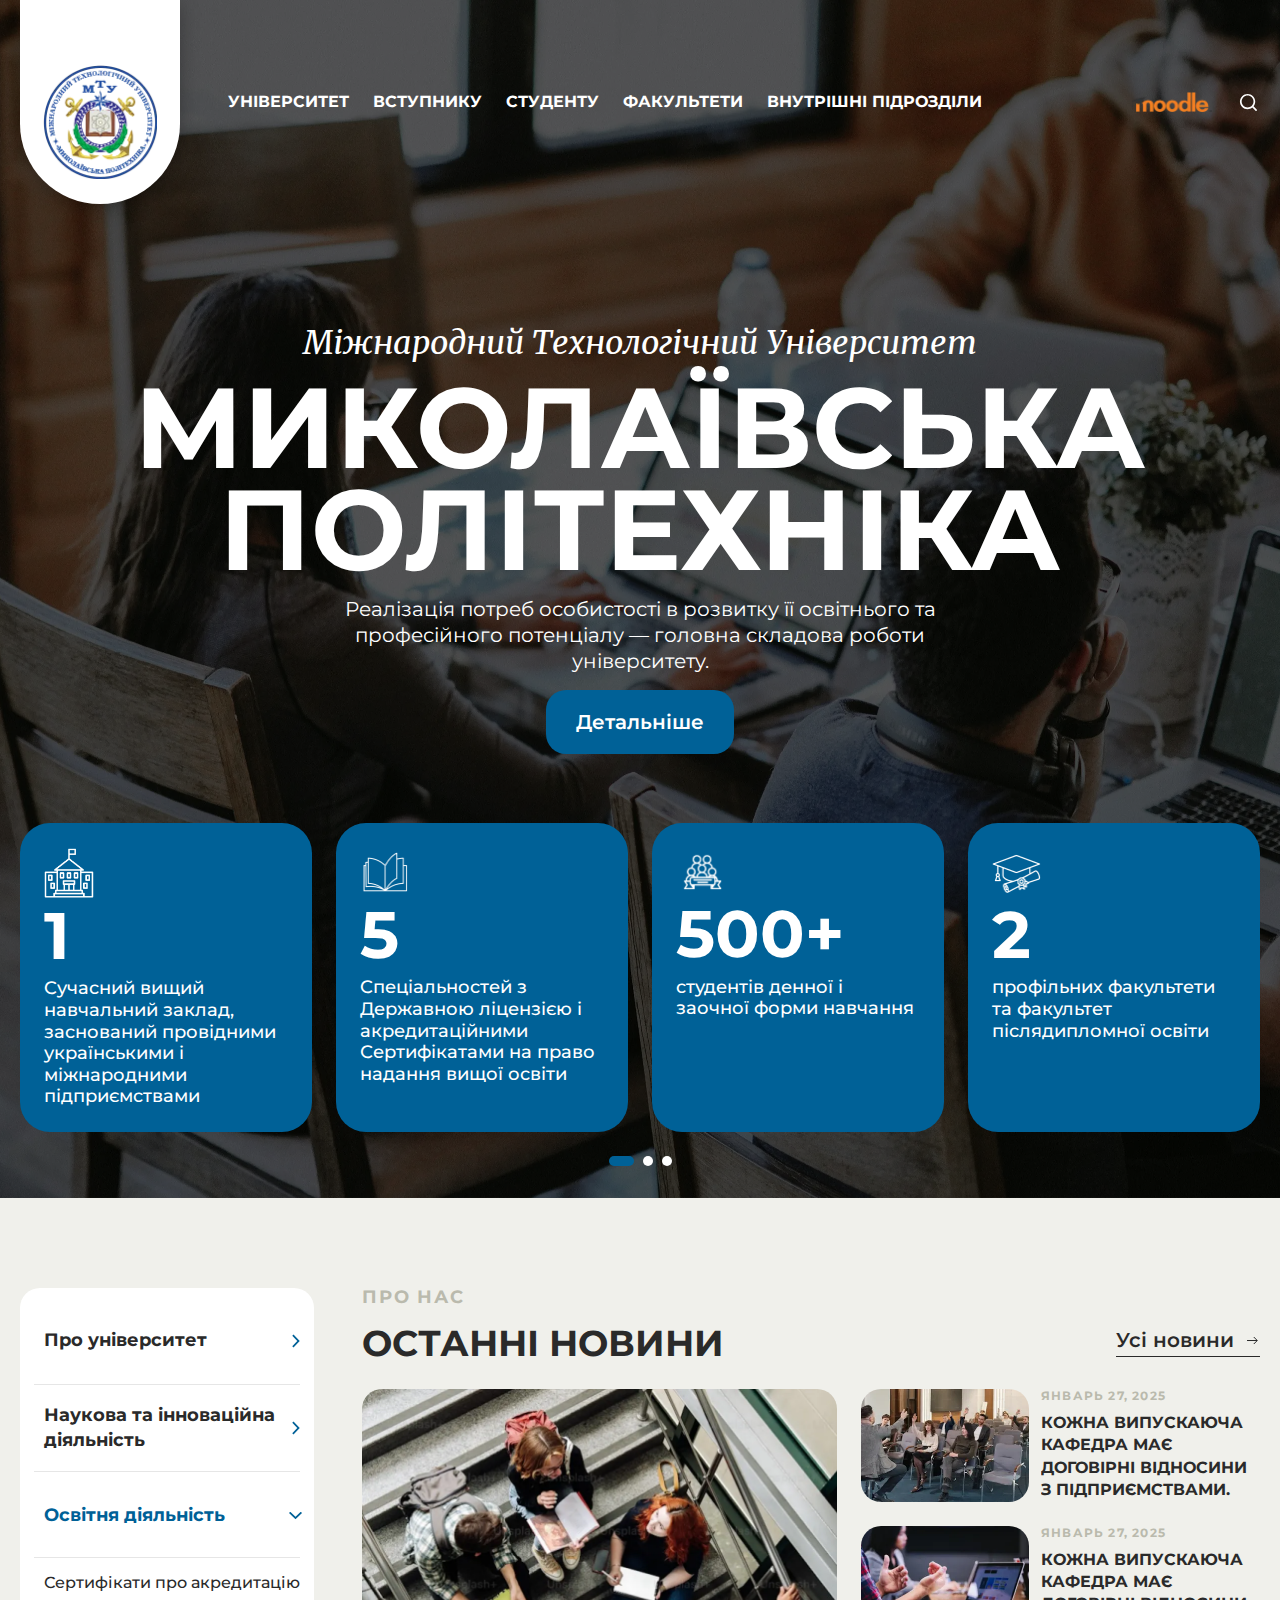
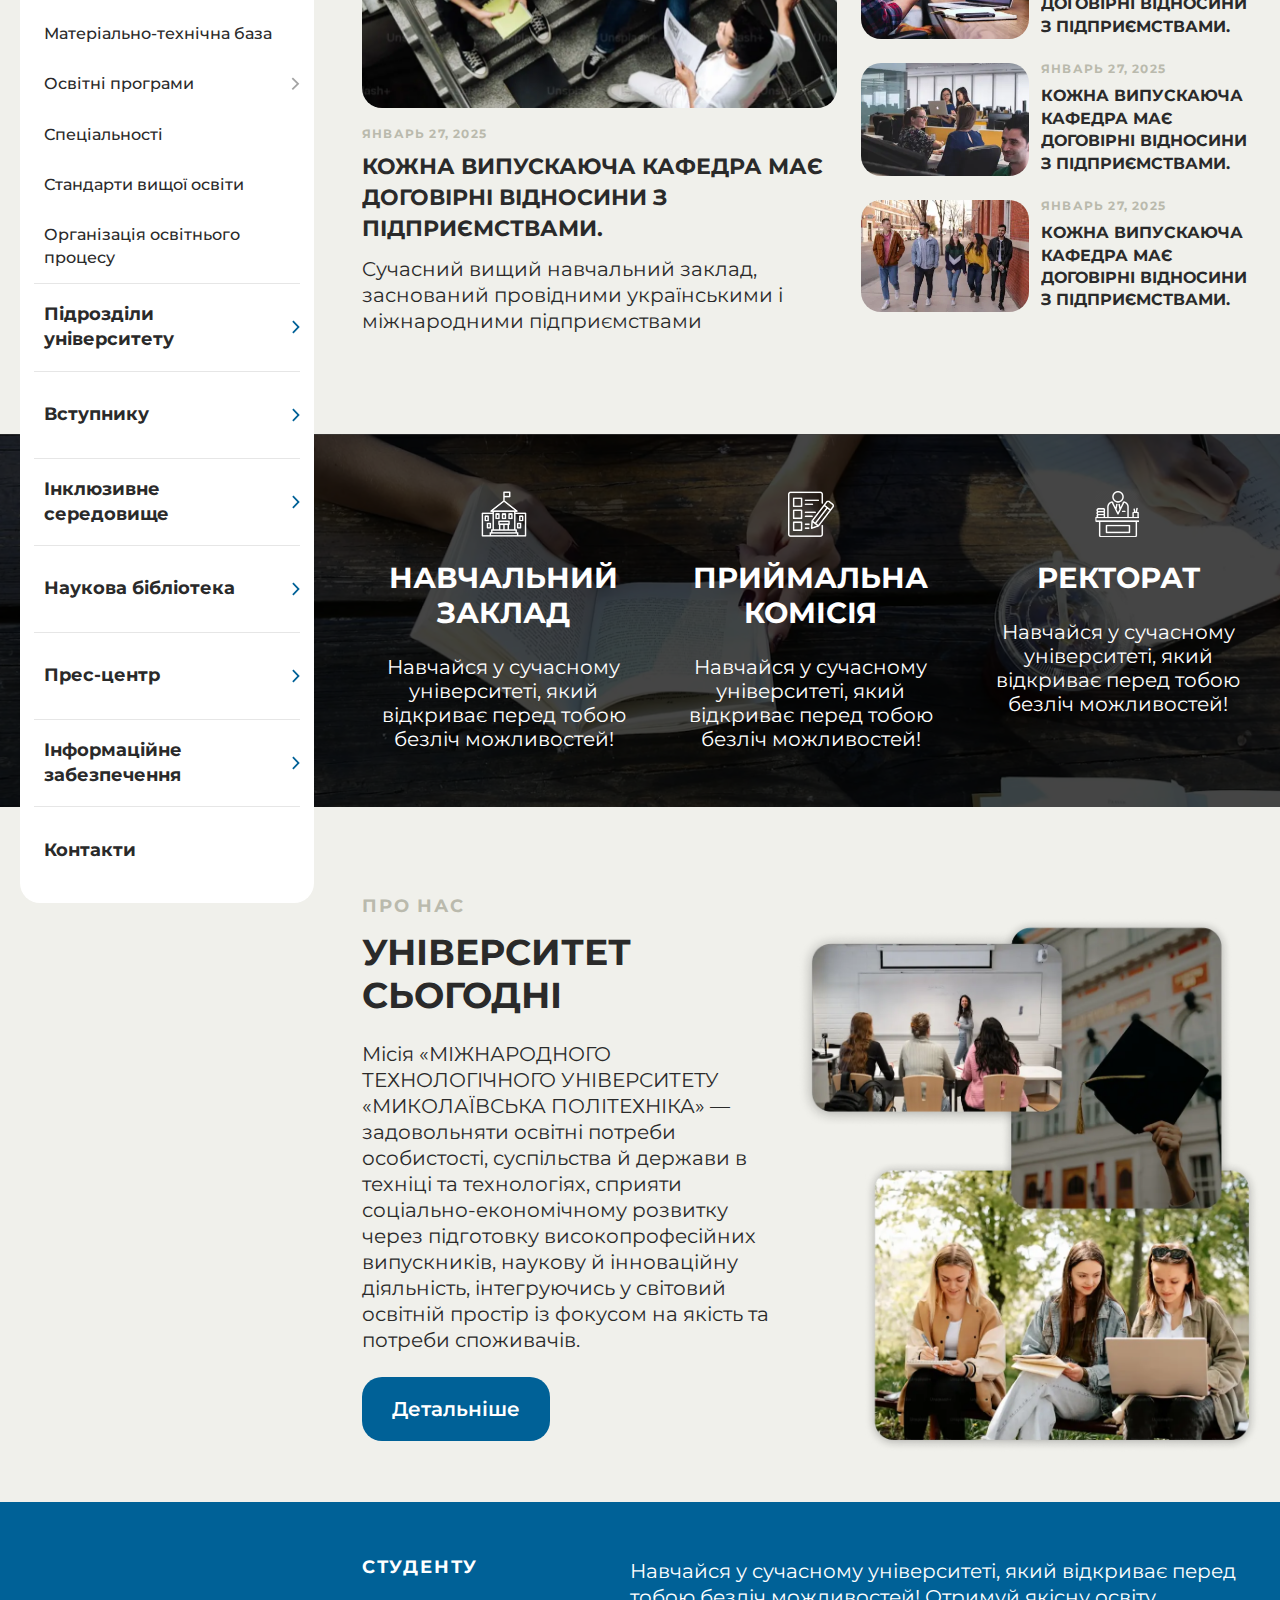
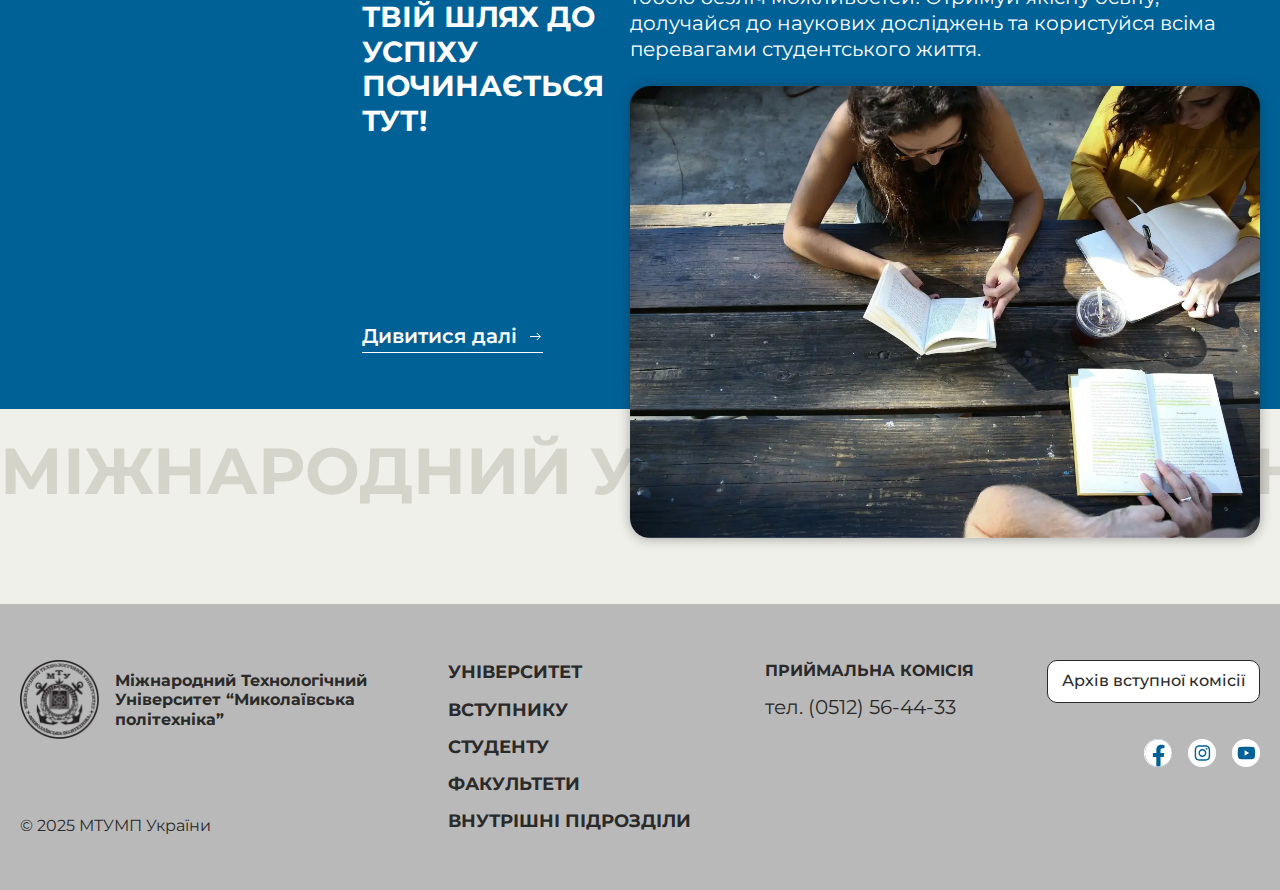
==== commit 1b04f274: "update v1.1" ====
--- a/index.html
+++ b/index.html
@@ -5,7 +5,7 @@
 	<title>HomePage</title>
 	<meta charset="UTF-8">
 	<meta name="format-detection" content="telephone=no">
-	<link rel="stylesheet" href="css/style.min.css?_v=20250201203336">
+	<link rel="stylesheet" href="css/style.min.css?_v=20250202163552">
 	<link rel="shortcut icon" href="favicon.ico">
 	<!-- <meta name="robots" content="noindex, nofollow"> -->
 	<meta name="viewport" content="width=device-width, initial-scale=1.0">
@@ -230,12 +230,12 @@
 			<section class="promo" style="background-image: url('img/top-bg.webp');">
 				<div class="promo__container">
 					<div class="promo__body">
-						<h3 class="promo__subtitle">
+						<div class="promo__subtitle">
 							Міжнародний Технологічний Університет
-						</h3>
-						<h1 class="promo__title">
+						</div>
+						<div class="promo__title">
 							Миколаївська політехніка
-						</h1>
+						</div>
 						<div class="promo__text">
 							Реалізація потреб особистості в розвитку її освітнього та професійного потенціалу — головна
 							складова роботи університету.
@@ -248,7 +248,32 @@
 						<div class="promo__wrapper swiper-wrapper">
 							<div class="promo__slide swiper-slide">
 								<div class="promo__slide-icon">
-									<img src="img/icons/group.webp" alt="Image">
+									<img class="promo__slide-icon--white" src="img/icons/university.webp" alt="Image">
+									<img class="promo__slide-icon--dark" src="img/icons/university-dark.webp" alt="Image">
+								</div>
+								<div class="promo__slide-value">
+									1
+								</div>
+								<div class="promo__slide-text">
+									Cучасний вищий навчальний заклад, заснований провідними українськими і міжнародними підприємствами
+								</div>
+							</div>
+							<div class="promo__slide swiper-slide">
+								<div class="promo__slide-icon">
+									<img class="promo__slide-icon--white" src="img/icons/book.webp" alt="Image">
+									<img class="promo__slide-icon--dark" src="img/icons/book-dark.webp" alt="Image">
+								</div>
+								<div class="promo__slide-value">
+									5
+								</div>
+								<div class="promo__slide-text">
+									Cпеціальностей з Державною ліцензією і акредитаційними Сертифікатами на право надання вищої освіти
+								</div>
+							</div>
+							<div class="promo__slide swiper-slide">
+								<div class="promo__slide-icon">
+									<img class="promo__slide-icon--white" src="img/icons/group.webp" alt="Image">
+									<img class="promo__slide-icon--dark" src="img/icons/group-dark.webp" alt="Image">
 								</div>
 								<div class="promo__slide-value">
 									500+
@@ -257,9 +282,10 @@
 									студентів денної і заочної форми навчання
 								</div>
 							</div>
-							<div class="promo__slide swiper-slide promo__slide--white">
+							<div class="promo__slide swiper-slide">
 								<div class="promo__slide-icon">
-									<img src="img/icons/diploma.webp" alt="Image">
+									<img class="promo__slide-icon--white" src="img/icons/diploma.webp" alt="Image">
+									<img class="promo__slide-icon--dark" src="img/icons/diploma-dark.webp" alt="Image">
 								</div>
 								<div class="promo__slide-value">
 									2
@@ -270,7 +296,8 @@
 							</div>
 							<div class="promo__slide swiper-slide">
 								<div class="promo__slide-icon">
-									<img src="img/icons/student.webp" alt="Image">
+									<img class="promo__slide-icon--white" src="img/icons/student.webp" alt="Image">
+									<img class="promo__slide-icon--dark" src="img/icons/student-dark.webp" alt="Image">
 								</div>
 								<div class="promo__slide-value">
 									90+
@@ -281,7 +308,8 @@
 							</div>
 							<div class="promo__slide swiper-slide">
 								<div class="promo__slide-icon">
-									<img src="img/icons/student-2.webp" alt="Image">
+									<img class="promo__slide-icon--white" src="img/icons/student-2.webp" alt="Image">
+									<img class="promo__slide-icon--dark" src="img/icons/student-2-dark.webp" alt="Image">
 								</div>
 								<div class="promo__slide-value">
 									8000+
@@ -289,28 +317,6 @@
 								<div class="promo__slide-text">
 									випускників які здійснюють трудову діяльність в організаціях і на підприємствах
 									регіону
-								</div>
-							</div>
-							<div class="promo__slide swiper-slide">
-								<div class="promo__slide-icon">
-									<img src="img/icons/university.webp" alt="Image">
-								</div>
-								<div class="promo__slide-value">
-									1
-								</div>
-								<div class="promo__slide-text">
-									Cучасний вищий навчальний заклад, заснований провідними українськими і міжнародними підприємствами
-								</div>
-							</div>
-							<div class="promo__slide swiper-slide">
-								<div class="promo__slide-icon">
-									<img src="img/icons/book.webp" alt="Image">
-								</div>
-								<div class="promo__slide-value">
-									5
-								</div>
-								<div class="promo__slide-text">
-									Cпеціальностей з Державною ліцензією і акредитаційними Сертифікатами на право надання вищої освіти
 								</div>
 							</div>
 						</div>
@@ -551,13 +557,13 @@
 						</aside>
 						<div class="content__inner">
 							<section class="content__section latest-news">
-								<h3 class="latest-news__subtitle title-small">
+								<div class="latest-news__subtitle title-small">
 									про нас
-								</h3>
+								</div>
 								<div class="latest-news__body">
-									<h2 class="latest-news__title title">
+									<div class="latest-news__title title">
 										Останні новини
-									</h2>
+									</div>
 									<a href="/" class="latest-news__link link">
 										<span>Усі новини</span>
 										<svg width="16" height="17" viewBox="0 0 16 17" stroke="currentColor" fill="none" xmlns="http://www.w3.org/2000/svg">
@@ -643,9 +649,9 @@
 										<div class="features__item-icon">
 											<img src="img/icons/university.webp" alt="Image">
 										</div>
-										<h3 class="features__item-title title-middle">
+										<div class="features__item-title title-middle">
 											Навчальний заклад
-										</h3>
+										</div>
 										<div class="features__item-text">
 											Навчайся у сучасному університеті, який відкриває перед тобою безліч
 											можливостей!
@@ -655,9 +661,9 @@
 										<div class="features__item-icon">
 											<img src="img/icons/blank.webp" alt="Image">
 										</div>
-										<h3 class="features__item-title title-middle">
+										<div class="features__item-title title-middle">
 											Приймальна комісія
-										</h3>
+										</div>
 										<div class="features__item-text">
 											Навчайся у сучасному університеті, який відкриває перед тобою безліч
 											можливостей!
@@ -667,9 +673,9 @@
 										<div class="features__item-icon">
 											<img src="img/icons/cabinet.webp" alt="Image">
 										</div>
-										<h3 class="features__item-title title-middle">
+										<div class="features__item-title title-middle">
 											ректорат
-										</h3>
+										</div>
 										<div class="features__item-text">
 											Навчайся у сучасному університеті, який відкриває перед тобою безліч
 											можливостей!
@@ -680,12 +686,12 @@
 							<section class="content__section about">
 								<div class="about__body">
 									<div class="about__content">
-										<h3 class="about__subtitle title-small">
+										<div class="about__subtitle title-small">
 											Про нас
-										</h3>
-										<h2 class="about__title title">
+										</div>
+										<div class="about__title title">
 											УНІВЕРСИТЕТ СЬОГОДНІ
-										</h2>
+										</div>
 										<div class="about__text">
 											Місія «МІЖНАРОДНОГО ТЕХНОЛОГІЧНОГО УНІВЕРСИТЕТУ «МИКОЛАЇВСЬКА ПОЛІТЕХНІКА» —
 											задовольняти освітні потреби особистості, суспільства й держави в техніці та
@@ -706,12 +712,12 @@
 							<section class="content__section info">
 								<div class="info__body">
 									<div class="info__head">
-										<h3 class="info__subtitle title-small">
+										<div class="info__subtitle title-small">
 											Студенту
-										</h3>
-										<h2 class="info__title title-middle">
+										</div>
+										<div class="info__title title-middle">
 											Твій шлях до успіху починається тут!
-										</h2>
+										</div>
 									</div>
 									<div class="info__content">
 										<div class="info__text">
@@ -829,7 +835,7 @@
 			</div>
 		</footer>
 	</div>
-	<script src="js/app.min.js?_v=20250201203336"></script>
+	<script src="js/app.min.js?_v=20250202163552"></script>
 </body>
 
 </html>--- a/css/style.min.css
+++ b/css/style.min.css
@@ -1 +1 @@
-@font-face{font-family:Merriweather;font-display:swap;src:url(../fonts/Merriweather-Italic.woff2) format("woff2");font-weight:400;font-style:italic}@font-face{font-family:Montserrat;font-display:swap;src:url(../fonts/Montserrat-Medium.woff2) format("woff2");font-weight:500;font-style:normal}@font-face{font-family:Montserrat;font-display:swap;src:url(../fonts/Montserrat-Regular.woff2) format("woff2");font-weight:400;font-style:normal}@font-face{font-family:Montserrat;font-display:swap;src:url(../fonts/Montserrat-SemiBold.woff2) format("woff2");font-weight:600;font-style:normal}@font-face{font-family:Montserrat;font-display:swap;src:url(../fonts/Montserrat-Bold.woff2) format("woff2");font-weight:700;font-style:normal}:root{--dark-grey:#2a2a2a;--beige:#babaad;--lightbeige:#f0f0eb;--burgundi:#b9303d;--white:#fff;--dark-blue:#006197;--hover-blue:#004870;--light-blue:#1b81ba;--border-color:#e6e6e6;--grey-bg:#b9b9b9;--font-family:Montserrat,sans-serif;--second-family:Merriweather,sans-serif}*{padding:0;margin:0;border:0}*,*::after,*::before{box-sizing:border-box}*::after,*::before{display:inline-block}body,html{height:100%;min-width:320px}body{color:var(--dark-grey);line-height:1;font-family:var(--font-family);font-size:1rem;-ms-text-size-adjust:100%;-moz-text-size-adjust:100%;-webkit-text-size-adjust:100%;-webkit-font-smoothing:antialiased;-moz-osx-font-smoothing:grayscale}button,input,textarea{font-family:var(--font-family);font-size:inherit;line-height:inherit;color:inherit;background-color:rgba(0,0,0,0)}input,textarea{width:100%}label{display:inline-block}button,option,select{cursor:pointer}a{display:inline-block;color:inherit;text-decoration:none}ul li{list-style:none}img{vertical-align:top}h1,h2,h3,h4,h5,h6{font-weight:inherit;font-size:inherit}body{background-color:var(--lightbeige)}.lock body{overflow:hidden;touch-action:none;-ms-scroll-chaining:none;overscroll-behavior:none}.wrapper{min-height:100%;display:flex;flex-direction:column;overflow:hidden}@supports (overflow:clip){.wrapper{overflow:clip}}.wrapper>main{flex:1 1 auto}.wrapper>*{min-width:0}[class*=__container]{max-width:80.375rem;margin:0 auto;padding:0 1.25rem}[class*="--gc"]{display:grid;min-width:0;grid-template-columns:1.25rem 1fr minmax(auto,77.875rem) 1fr 1.25rem}[class*="--gc"]>*{min-width:0;grid-column:3/4}.title-small{font-weight:700;font-size:1.125rem;line-height:100%;letter-spacing:.1em;text-transform:uppercase}.title{font-weight:700;line-height:120%;text-transform:uppercase}.title-middle{font-weight:700;font-size:1.8125rem;line-height:120%;text-transform:uppercase}.link{max-width:-webkit-fit-content;max-width:-moz-fit-content;max-width:fit-content;font-weight:600;font-size:1.25rem;display:flex;align-items:center;justify-content:space-between;gap:.625rem;padding-bottom:.375rem;border-bottom:1px solid var(--dark-grey);transition:color .3s,border .3s}.socials-block{display:flex;align-items:center;flex-wrap:wrap;gap:1rem}.socials-block__link{width:1.75rem;height:1.75rem;border-radius:50%;overflow:hidden;background-color:var(--white);transition:-webkit-transform .3s;transition:transform .3s;transition:transform .3s,-webkit-transform .3s}.socials-block__link img,.socials-block__link svg{width:100%;height:100%;-o-object-fit:fill;object-fit:fill}.button{max-width:-webkit-fit-content;max-width:-moz-fit-content;max-width:fit-content;width:100%;padding:1.25rem 1.875rem;font-weight:600;font-size:1.25rem;color:var(--white);background-color:var(--dark-blue);border-radius:1.25rem;min-height:4rem;display:flex;align-items:center;justify-content:center;gap:.5rem;transition:background .3s}.button:active{background-color:var(--light-blue)}.swiper-pagination{display:flex;align-items:center;justify-content:center;flex-wrap:wrap;gap:.5625rem}.swiper-pagination .swiper-pagination-bullet{width:.625rem;height:.625rem;border-radius:3.125rem;background-color:var(--white);cursor:pointer;transition:width .3s,background .3s}.swiper-pagination .swiper-pagination-bullet-active{background-color:var(--dark-blue);width:1.5625rem;transition:width 3.5s ease,background .3s}@-webkit-keyframes slideLine{from{-webkit-transform:translateX(0);transform:translateX(0)}to{-webkit-transform:translateX(-100%);transform:translateX(-100%)}}.menu__list{display:flex;align-items:center;flex-wrap:wrap;gap:.625rem 1.5rem}.menu__link{font-weight:700;font-size:1rem;text-transform:uppercase;transition:color .3s}.menu__bottom{display:none}.menu__bottom:not(:first-child){margin-top:auto}.menu__bottom-title{font-weight:700;font-size:1rem;line-height:140%;text-transform:uppercase}.menu__bottom-title:not(:last-child){margin-bottom:.6875rem}.menu__phone{font-size:1.25rem;line-height:130%}.menu__phone:not(:last-child){margin-bottom:1.5rem}.icon-menu{display:none}.ibg{width:100%;height:100%;-o-object-fit:cover;object-fit:cover}.ibg--top{-o-object-position:top;object-position:top}.ibg--bottom{-o-object-position:bottom;object-position:bottom}.ibg--left{-o-object-position:left;object-position:left}.ibg--right{-o-object-position:right;object-position:right}.ibg--contain{-o-object-fit:contain;object-fit:contain}.header{padding-bottom:1.0625rem;position:relative;z-index:23;background:url(../img/header-bg.webp) center/cover no-repeat;color:var(--white)}.header::before{content:"";position:absolute;left:0;top:0;z-index:-1;width:100%;height:100%;background-color:rgba(0,0,0,.6)}.header__body{display:flex;align-items:center;gap:3rem}.header__logo{max-width:10rem;display:block;padding:4.0625rem 1.4375rem 1.5625rem 1.4375rem;border-radius:0 0 18.75rem 18.75rem;box-shadow:0 4px 19px 0 rgba(0,0,0,.3);background-color:var(--white);transition:padding .3s,margin .3s}.header__logo img{width:100%;height:auto;-o-object-fit:cover;object-fit:cover}.header__menu{flex:1 1 auto}.header__actions{display:flex;align-items:center;gap:1.5rem}.header__link{min-width:3.125rem;max-width:5.0625rem;display:flex;align-items:center;justify-content:center;transition:opacity .3s}.header__link img{width:100%;height:auto;-o-object-fit:cover;object-fit:cover}.search-block__btn,.search-block__icon{width:1.5rem;height:1.5rem;padding:.1875rem;display:grid;place-content:center;transition:color .3s}.search-block__btn img,.search-block__btn svg,.search-block__icon img,.search-block__icon svg{width:100%;height:100%;-o-object-fit:cover;object-fit:cover}.search-block__body{position:absolute;top:auto;bottom:120%;left:0;right:0;z-index:22;padding:1.25rem;background-color:rgba(0,0,0,.9);color:var(--white);display:flex;align-items:center;justify-content:center;transition:bottom .3s ease}.open-search .search-block__body{top:0;bottom:0}.search-block__field{max-width:63.625rem;width:100%;position:relative}.search-block__input{padding:.8125rem 1.25rem 1.125rem 2.1875rem;border-bottom:1px solid var(--white)}.search-block__input:focus{border-color:var(--dark-blue)}.search-block__icon{position:absolute;top:.625rem;left:0}.footer{padding:3.5rem 0;background-color:var(--grey-bg)}.footer__body{display:grid;grid-template-columns:minmax(0,22.875rem) minmax(16.875rem,1fr);justify-content:space-between;gap:1.5rem}.footer__logo{align-self:start;max-width:22.875rem;width:100%;display:grid;align-items:center;grid-template-columns:4.9375rem 1fr;gap:1rem;font-weight:700;font-size:1rem;line-height:120%}.footer__logo img{align-self:start;width:100%;-o-object-fit:cover;object-fit:cover}.footer__content{grid-row:span 2;margin-left:auto;max-width:50.75rem;width:100%;display:flex;justify-content:space-between;flex-wrap:wrap;gap:1.5rem}.footer__contacts,.footer__info,.footer__menu{max-width:15.3125rem}.footer__menu-list{display:grid;align-content:start;gap:.75rem}.footer__menu-link{font-weight:700;font-size:1.125rem;line-height:140%;transition:color .3s}.footer__title{font-weight:700;font-size:1rem;line-height:140%;text-transform:uppercase}.footer__title:not(:last-child){margin-bottom:.6875rem}.footer__link{font-size:1.25rem;line-height:130%;transition:color .3s}.footer__info{display:grid;align-content:start;gap:2.25rem}.footer__btn{max-width:-webkit-fit-content;max-width:-moz-fit-content;max-width:fit-content;width:100%;padding:.5625rem .875rem;border:1px solid var(--dark-grey);border-radius:.625rem;background-color:var(--white);font-weight:500;font-size:1rem;line-height:140%;text-align:center;color:var(--dark-grey);display:flex;align-items:center;justify-content:center;gap:.625rem;transition:background .3s,border .3s}.footer__socials{max-width:-webkit-fit-content;max-width:-moz-fit-content;max-width:fit-content;margin-left:auto}.footer__copy{margin-top:auto}.promo{background-position:center;background-size:cover;background-repeat:no-repeat;padding:20.5rem 0 2rem 0;color:var(--white);position:relative;z-index:3}.promo::before{content:"";position:absolute;top:0;left:0;z-index:-1;width:100%;height:100%;background-color:rgba(0,0,0,.6);pointer-events:none}.promo__body{display:grid;align-content:start;gap:1rem}.promo__body:not(:last-child){margin-bottom:3.6875rem}.promo__subtitle{font-family:var(--second-family);font-style:italic;font-weight:400;text-align:center}.promo__title{font-weight:700;line-height:90%;text-transform:uppercase;text-align:center}.promo__text{max-width:38.75rem;font-size:1.25rem;line-height:130%;text-align:center;margin:0 auto}.promo__btn{margin:0 auto}.promo__slider{padding:.625rem;margin:0 -.625rem -.625rem -.625rem}.promo__wrapper:not(:last-child){margin-bottom:1.5rem}.promo__slide{border-radius:1.875rem;background-color:var(--dark-blue);color:var(--white);padding:1.5rem;transition:-webkit-transform .3s;transition:transform .3s;transition:transform .3s,-webkit-transform .3s}.promo__slide--white{background-color:var(--white);color:var(--dark-grey)}.promo__slide-icon{max-width:3.125rem;width:100%}.promo__slide-icon img{width:100%;-o-object-fit:cover;object-fit:cover}.promo__slide-value{font-weight:700;line-height:100%}.promo__slide-value:not(:last-child){margin-bottom:.625rem}.promo__slide-text{font-weight:500;font-size:1.125rem;line-height:120%}.content{padding:5.625rem 0 4.1875rem 0}.content__body{display:grid;grid-template-columns:18.375rem 1fr;gap:3rem}.content__body .aside-menu{grid-column:1/2;grid-row:1/2}.content__inner{grid-column:1/-1;grid-row:1/2}.content__section{position:relative;z-index:3;background-size:cover;background-position:center;background-repeat:no-repeat;padding-left:21.375rem}.content__section::before{content:"";pointer-events:none;position:absolute;top:0;bottom:0;left:50%;-webkit-transform:translate(-50%,0);transform:translate(-50%,0);width:100vw;z-index:-1;background:inherit;background-size:cover;background-position:center;background-repeat:no-repeat}.aside-menu{position:relative;z-index:10}.aside-menu__items{border-radius:1.25rem;padding:.625rem .875rem;background-color:var(--white);display:grid;align-content:start}.aside-menu__item:not(:last-child){border-bottom:1px solid var(--border-color)}.aside-menu__item summary{cursor:pointer;list-style:none}.aside-menu__item summary::-webkit-details-marker,.aside-menu__item summary::marker{display:none}.aside-menu__title{min-height:5.375rem;font-weight:700;font-size:1.125rem;line-height:140%;padding:1.125rem 0 1.0625rem .625rem;display:flex;align-items:center;justify-content:space-between;gap:.625rem;border-bottom:1px solid transparent;transition:color .3s}.aside-menu__title:not(a)::after{content:"";flex-shrink:0;display:block;width:.5rem;height:.9375rem;background:url(../img/icons/chevron-right-blue.svg) center/.5rem .875rem no-repeat;transition:-webkit-transform .3s;transition:transform .3s;transition:transform .3s,-webkit-transform .3s}.aside-menu__title._spoller-active{color:var(--dark-blue);border-color:var(--border-color)}.aside-menu__title._spoller-active::after{-webkit-transform:rotate(90deg);transform:rotate(90deg)}.aside-menu__list details .aside-menu__link{padding:.625rem 0 .625rem 1.5rem}.aside-menu__link{display:block;padding:.875rem 0 .875rem .625rem;font-weight:500;font-size:1rem;line-height:140%;transition:color .3s}.aside-menu__subtitle{padding:.875rem 0 .875rem .625rem;font-weight:500;font-size:1rem;line-height:140%;display:flex;align-items:center;justify-content:space-between;gap:.625rem;transition:color .3s}.aside-menu__subtitle::after{content:"";flex-shrink:0;display:block;width:.5625rem;height:.9375rem;background:url(../img/icons/chevron-right-grey.svg) center/.5625rem .875rem no-repeat;transition:-webkit-transform .3s;transition:transform .3s;transition:transform .3s,-webkit-transform .3s}.aside-menu__subtitle._spoller-active{color:var(--dark-blue)}.aside-menu__subtitle._spoller-active::after{-webkit-transform:rotate(90deg);transform:rotate(90deg)}.latest-news{margin-bottom:6.25rem}.latest-news__subtitle{margin-bottom:1rem;color:var(--beige)}.latest-news__body{display:grid;align-content:start;grid-template-columns:1.19fr 1fr;gap:1.5rem}.latest-news__link{align-self:center;margin-left:auto}.latest-news__article{display:grid;align-items:center;grid-template-columns:10.5rem 1fr;gap:.75rem}.latest-news__article--big{align-content:start;grid-template-columns:1fr;gap:1.25rem}.latest-news__article--big .latest-news__article-body{gap:.75rem}.latest-news__article--big .latest-news__article-title{font-size:1.375rem;-webkit-line-clamp:3}.latest-news__article-img{border-radius:1.25rem;overflow:hidden;display:grid}.latest-news__article-img img{aspect-ratio:478/321;width:100%;-o-object-fit:cover;object-fit:cover;transition:-webkit-transform .6s;transition:transform .6s;transition:transform .6s,-webkit-transform .6s}.latest-news__article-body{display:grid;align-content:start;gap:.625rem}.latest-news__article-date{font-weight:700;font-size:.75rem;line-height:100%;letter-spacing:.1em;text-transform:uppercase;color:var(--beige)}.latest-news__article-title{font-weight:700;font-size:1rem;line-height:140%;text-transform:uppercase;-webkit-box-orient:vertical;display:-webkit-box;overflow:hidden;text-overflow:ellipsis;-webkit-line-clamp:4;transition:color .3s}.latest-news__article-text{font-size:1.25rem;line-height:130%;-webkit-box-orient:vertical;display:-webkit-box;overflow:hidden;text-overflow:ellipsis;-webkit-line-clamp:3}.latest-news__items{display:grid;align-content:start;gap:1.5rem}.features{background-image:url(../img/bg-2.webp);padding-top:3.5rem;padding-bottom:3.5rem;color:var(--white)}.features::after{content:"";pointer-events:none;position:absolute;top:0;left:50%;z-index:-1;-webkit-transform:translate(-50%,0);transform:translate(-50%,0);width:100vw;height:100%;background-color:rgba(0,0,0,.73)}.features__items{display:grid;grid-template-columns:repeat(auto-fit,minmax(16.875rem,1fr));gap:1.5rem}.features__item{text-align:center;display:flex;flex-direction:column;align-items:center;gap:1.5rem}.features__item-icon{max-width:2.875rem}.features__item-icon img{width:100%;-o-object-fit:cover;object-fit:cover}.features__item-text{font-size:1.25rem;line-height:120%}.about{padding-top:5.625rem;padding-bottom:3.125rem}.about__body{display:flex;gap:.625rem}.about__content{max-width:26.5625rem;width:100%}.about__subtitle{color:var(--beige);margin-bottom:1rem}.about__title{margin-bottom:1.5rem}.about__text{font-size:1.25rem;line-height:130%}.about__text:not(:last-child){margin-bottom:1.5rem}.about__img{max-width:31.75rem;width:100%;padding-top:1.25rem}.about__img img{display:block;width:100%;-o-object-fit:cover;object-fit:cover}.info{background-color:var(--dark-blue);color:var(--white);padding-top:3.5rem;padding-bottom:3.5rem}.info__body{display:grid;grid-template-columns:minmax(0,15.25rem) 1fr;gap:1.5rem}.info__head{display:grid;align-content:start;gap:1.5rem}.info__content{grid-row:span 2;display:grid;align-content:start;gap:1.5rem}.info__text{font-size:1.25rem;line-height:130%}.info__img{display:grid;overflow:hidden;border-radius:1.25rem;margin-bottom:-11.5625rem;box-shadow:0 1px 12px 0 rgba(21,21,21,.34)}.info__img img{width:100%;height:100%;-o-object-fit:cover;object-fit:cover}.info__link{margin-top:auto;border-color:var(--white)}.line-text{padding:1.8125rem 0 2.125rem 0;display:flex;align-items:center;gap:1.5rem;margin:0 -50%;overflow:hidden;position:relative}.line-text::after,.line-text::before{content:"";position:absolute;top:-1px;bottom:-1px;width:20%;pointer-events:none;z-index:2}.line-text::before{left:0;background:linear-gradient(to left,rgba(255,255,255,0),var(--lightbeige))}.line-text::after{right:0;background:linear-gradient(to right,rgba(255,255,255,0),var(--lightbeige))}.line-text__items{display:flex;align-items:center;gap:1.5rem;-webkit-animation:60s slideLine infinite linear;animation:60s slideLine infinite linear}.line-text__item{font-weight:700;font-size:4.0625rem;text-transform:uppercase;color:var(--beige);opacity:.5;white-space:nowrap}.swiper{overflow:hidden}.swiper-initialized{touch-action:pan-y}.swiper-wrapper{width:100%;height:100%;box-sizing:content-box;display:flex;position:relative}.swiper-vertical .swiper-wrapper{flex-direction:column}.swiper-autoheight .swiper-wrapper{align-items:flex-start}.swiper-initialized .swiper-slide{flex-shrink:0}.swiper-android .swiper-slide,.swiper-android .swiper-wrapper{-webkit-transform:translate3d(0,0,0);transform:translate3d(0,0,0)}.swiper-button-lock,.swiper-pagination-lock{display:none!important}@media (min-width:47.99875em){.header.header--absolute{position:absolute;top:0;left:0;width:100%;background:rgba(0,0,0,0);color:var(--white)}.header.header--absolute::before{display:none}}@media (min-width:80.375em){.title{font-size:2.25rem}.promo__subtitle{font-size:2rem}.promo__title{font-size:7.125rem}.promo__slide-value{font-size:4.125rem}}@media (max-width:80.375em){.line-text{margin:0 -1.25rem}.line-text::after,.line-text::before{display:none}}@media (max-width:68.74875em){.footer__socials{margin-left:0}.content__section{padding-left:19.875rem}.latest-news__body{grid-template-columns:1fr}.latest-news__link{margin-left:0;order:1}}@media (max-width:61.99875em){.header__body{gap:1.5rem}.header__logo{max-width:7.5rem;padding:2.1875rem .75rem 1.25rem .75rem}.promo{padding:14.25rem 0 2rem 0}.content__body{gap:1.5rem}.about__img{padding-top:0;margin-bottom:.875rem}.info__body{grid-template-columns:1fr}.info__img{margin-bottom:0}.line-text{padding:1rem 0}}@media (max-width:47.99875em){.menu__body{position:fixed;width:100%;height:100%;left:-100%;top:0;z-index:23;overflow:auto;padding:4.375rem 1.25rem 3.125rem 1.25rem;background-color:var(--lightbeige);display:flex;flex-direction:column;gap:1.25rem;transition:left .3s}.menu__body::before{content:"";position:fixed;width:100%;height:3.125rem;left:-100%;top:0;background-color:var(--lightbeige);transition:left .3s;z-index:24}.menu-open .menu__body{left:0}.menu-open .menu__body::before{left:0}.menu__list{align-items:stretch;flex-direction:column;gap:1.375rem}.menu__bottom{display:block}.icon-menu{display:block;position:relative;width:1.875rem;height:1.125rem}.icon-menu span,.icon-menu::after,.icon-menu::before{content:"";transition:all .3s ease 0s;right:0;position:absolute;width:100%;height:.125rem;border-radius:.125rem;background-color:var(--dark-blue)}.icon-menu::before{top:0}.icon-menu::after{bottom:0}.icon-menu span{top:calc(50% - .0625rem)}.menu-open .icon-menu{z-index:25}.menu-open .icon-menu span{width:0}.menu-open .icon-menu::before{top:calc(50% - .0625rem);-webkit-transform:rotate(-45deg);transform:rotate(-45deg)}.menu-open .icon-menu::after{bottom:calc(50% - .0625rem);-webkit-transform:rotate(45deg);transform:rotate(45deg)}.header{background-color:var(--white);padding:.4375rem 0;background:var(--white);color:var(--dark-grey)}.header::before{display:none}.header__body{gap:1rem}.header__logo{border-radius:50%;max-width:2.25rem;padding:0;box-shadow:none}.header__actions{gap:1rem}.search-block__body{padding:.3125rem 1.25rem}.search-block__input{padding:.625rem .625rem .625rem 2.1875rem}.search-block__icon{top:50%;-webkit-transform:translate(0,-50%);transform:translate(0,-50%)}.footer{padding:2.25rem 0}.footer__body{grid-template-columns:1fr;gap:2.25rem}.footer__content{gap:2.25rem}.footer__info{gap:1.5rem}.promo{padding:3.125rem 0 1.25rem 0}.promo__body:not(:last-child){margin-bottom:4.6875rem}.promo__subtitle{line-height:120%}.promo__slide{border-radius:1rem;padding:.75rem}.promo__slide-text{font-size:1rem}.content{padding:2.25rem 0}.content__body{display:flex;flex-direction:column}.content__inner{grid-column:auto;grid-row:auto}.content__section{padding-left:0}.aside-menu{margin-bottom:3.125rem}.aside-menu__items{background-color:rgba(0,0,0,0);border-radius:0;padding:0}.aside-menu__title{min-height:3.125rem;padding:.875rem 0;font-size:1rem}.latest-news{margin-bottom:2.5rem}.latest-news__article--big .latest-news__article-img img{aspect-ratio:335/224}.latest-news__article-img img{aspect-ratio:1/1}.features{padding-top:2.25rem;padding-bottom:2.25rem}.about{padding-top:2.25rem;padding-bottom:3.75rem}.about__content{max-width:none}.about__img{margin:0 auto .875rem auto}.about__img{width:auto;margin:0 -.9375rem .875rem -.9375rem}.info{padding-bottom:2.25rem}.line-text__item{font-size:1.875rem;-webkit-animation:40s slideLine infinite linear;animation:40s slideLine infinite linear}}@media (max-width:47.99875em)and (any-hover:none){.icon-menu{cursor:default}}@media (max-width:29.99875em){.title{font-size:1.8125rem}.promo__subtitle{font-size:1.625rem}.promo__title{font-size:2.25rem}.promo__title{line-height:120%}.promo__slide-icon{max-width:1.875rem;margin-bottom:.1875rem}.promo__slide-value{font-size:2.1875rem}.promo__slide-value:not(:last-child){margin-bottom:.3125rem}.promo__slide-text{font-size:.625rem}.features{background-image:url(../img/bg-2-mob.webp)}.about__btn{margin:0 auto}.line-text{padding:.625rem 0}}@media (max-width:23.43625em){.title-small{font-size:1rem}.title{font-size:1.5rem}.title-middle{font-size:1.5rem}.promo__title{font-size:1.875rem}.promo__slide-value{font-size:1.875rem}.latest-news__article{grid-template-columns:7.5rem 1fr}.latest-news__article--big .latest-news__article-title{font-size:1.125rem;-webkit-line-clamp:4}.latest-news__article-date{font-size:.625rem}.latest-news__article-title{font-size:.875rem}.latest-news__article-text{font-size:1rem;-webkit-line-clamp:4}.features__item-text{font-size:1rem}.about__text{font-size:1rem}.info__text{font-size:1rem}}@media (min-width:29.99875em)and (max-width:80.375em){.title{font-size:clamp(1.8125rem ,1.5519714151rem + .8684648024vw ,2.25rem)}.promo__subtitle{font-size:clamp(1.625rem ,1.4016897844rem + .744398402vw ,2rem)}.promo__title{font-size:clamp(2.25rem ,-.6530328032rem + 9.6771792263vw ,7.125rem)}.promo__slide-value{font-size:clamp(2.1875rem ,1.0337305526rem + 3.8460584105vw ,4.125rem)}}@media (any-hover:hover){.link:hover{color:var(--dark-blue);border-color:var(--dark-blue)}.socials-block__link:hover{-webkit-transform:scale(1.1);transform:scale(1.1)}.button:hover{background-color:var(--hover-blue)}.swiper-pagination .swiper-pagination-bullet:hover{background-color:var(--hover-blue)}.menu__link:hover{color:var(--light-blue)}.header__logo:hover{padding-top:5.3125rem;margin-bottom:-1.25rem}.header__link:hover{opacity:.7}.search-block__btn:hover,.search-block__icon:hover{color:var(--dark-blue)}.footer__menu-link:hover{color:var(--light-blue)}.footer__link:hover{color:var(--light-blue)}.footer__btn:hover{background-color:#4caee5;border-color:#4caee5}.promo__slide:hover{-webkit-transform:scale(1.05);transform:scale(1.05)}.aside-menu__title:hover{color:var(--dark-blue)}.aside-menu__link:hover{color:var(--dark-blue)}.aside-menu__subtitle:hover{color:var(--dark-blue)}.latest-news__article-img:hover img{-webkit-transform:scale(1.05);transform:scale(1.05)}.latest-news__article-title:hover{color:var(--dark-blue)}.info__link:hover{color:var(--beige);border-color:var(--beige)}}+@font-face{font-family:Merriweather;font-display:swap;src:url(../fonts/Merriweather-Italic.woff2) format("woff2");font-weight:400;font-style:italic}@font-face{font-family:Montserrat;font-display:swap;src:url(../fonts/Montserrat-Medium.woff2) format("woff2");font-weight:500;font-style:normal}@font-face{font-family:Montserrat;font-display:swap;src:url(../fonts/Montserrat-Regular.woff2) format("woff2");font-weight:400;font-style:normal}@font-face{font-family:Montserrat;font-display:swap;src:url(../fonts/Montserrat-SemiBold.woff2) format("woff2");font-weight:600;font-style:normal}@font-face{font-family:Montserrat;font-display:swap;src:url(../fonts/Montserrat-Bold.woff2) format("woff2");font-weight:700;font-style:normal}:root{--dark-grey:#2a2a2a;--beige:#babaad;--lightbeige:#f0f0eb;--burgundi:#b9303d;--white:#fff;--dark-blue:#006197;--hover-blue:#004870;--light-blue:#1b81ba;--border-color:#e6e6e6;--grey-bg:#b9b9b9;--font-family:Montserrat,sans-serif;--second-family:Merriweather,sans-serif}*{padding:0;margin:0;border:0}*,*::after,*::before{box-sizing:border-box}*::after,*::before{display:inline-block}body,html{height:100%;min-width:320px}body{color:var(--dark-grey);line-height:1;font-family:var(--font-family);font-size:1rem;-ms-text-size-adjust:100%;-moz-text-size-adjust:100%;-webkit-text-size-adjust:100%;-webkit-font-smoothing:antialiased;-moz-osx-font-smoothing:grayscale}button,input,textarea{font-family:var(--font-family);font-size:inherit;line-height:inherit;color:inherit;background-color:rgba(0,0,0,0)}input,textarea{width:100%}label{display:inline-block}button,option,select{cursor:pointer}a{display:inline-block;color:inherit;text-decoration:none}ul li{list-style:none}img{vertical-align:top}h1,h2,h3,h4,h5,h6{font-weight:inherit;font-size:inherit}body{background-color:var(--lightbeige)}.lock body{overflow:hidden;touch-action:none;-ms-scroll-chaining:none;overscroll-behavior:none}.wrapper{min-height:100%;display:flex;flex-direction:column;overflow:hidden}@supports (overflow:clip){.wrapper{overflow:clip}}.wrapper>main{flex:1 1 auto}.wrapper>*{min-width:0}[class*=__container]{max-width:80.375rem;margin:0 auto;padding:0 1.25rem}[class*="--gc"]{display:grid;min-width:0;grid-template-columns:1.25rem 1fr minmax(auto,77.875rem) 1fr 1.25rem}[class*="--gc"]>*{min-width:0;grid-column:3/4}.title-small{font-weight:700;font-size:1.125rem;line-height:100%;letter-spacing:.1em;text-transform:uppercase}.title{font-weight:700;line-height:120%;text-transform:uppercase}.title-middle{font-weight:700;font-size:1.8125rem;line-height:120%;text-transform:uppercase}.link{max-width:-webkit-fit-content;max-width:-moz-fit-content;max-width:fit-content;font-weight:600;font-size:1.25rem;display:flex;align-items:center;justify-content:space-between;gap:.625rem;padding-bottom:.375rem;border-bottom:1px solid var(--dark-grey);transition:color .3s,border .3s}.socials-block{display:flex;align-items:center;flex-wrap:wrap;gap:1rem}.socials-block__link{width:1.75rem;height:1.75rem;border-radius:50%;overflow:hidden;background-color:var(--white);transition:-webkit-transform .3s;transition:transform .3s;transition:transform .3s,-webkit-transform .3s}.socials-block__link img,.socials-block__link svg{width:100%;height:100%;-o-object-fit:fill;object-fit:fill}.button{max-width:-webkit-fit-content;max-width:-moz-fit-content;max-width:fit-content;width:100%;padding:1.25rem 1.875rem;font-weight:600;font-size:1.25rem;color:var(--white);background-color:var(--dark-blue);border-radius:1.25rem;min-height:4rem;display:flex;align-items:center;justify-content:center;gap:.5rem;transition:background .3s}.button:active{background-color:var(--light-blue)}.swiper-pagination{display:flex;align-items:center;justify-content:center;flex-wrap:wrap;gap:.5625rem}.swiper-pagination .swiper-pagination-bullet{width:.625rem;height:.625rem;border-radius:3.125rem;background-color:var(--white);cursor:pointer;transition:width .3s,background .3s}.swiper-pagination .swiper-pagination-bullet-active{background-color:var(--dark-blue);width:1.5625rem;transition:width 3.5s ease,background .3s}@-webkit-keyframes slideLine{from{-webkit-transform:translateX(0);transform:translateX(0)}to{-webkit-transform:translateX(-100%);transform:translateX(-100%)}}.menu__list{display:flex;align-items:center;flex-wrap:wrap;gap:.625rem 1.5rem}.menu__link{font-weight:700;font-size:1rem;text-transform:uppercase;transition:color .3s}.menu__bottom{display:none}.menu__bottom:not(:first-child){margin-top:auto}.menu__bottom-title{font-weight:700;font-size:1rem;line-height:140%;text-transform:uppercase}.menu__bottom-title:not(:last-child){margin-bottom:.6875rem}.menu__phone{font-size:1.25rem;line-height:130%}.menu__phone:not(:last-child){margin-bottom:1.5rem}.icon-menu{display:none}.ibg{width:100%;height:100%;-o-object-fit:cover;object-fit:cover}.ibg--top{-o-object-position:top;object-position:top}.ibg--bottom{-o-object-position:bottom;object-position:bottom}.ibg--left{-o-object-position:left;object-position:left}.ibg--right{-o-object-position:right;object-position:right}.ibg--contain{-o-object-fit:contain;object-fit:contain}.header{padding-bottom:1.0625rem;position:relative;z-index:23;background:url(../img/header-bg.webp) center/cover no-repeat;color:var(--white)}.header::before{content:"";position:absolute;left:0;top:0;z-index:-1;width:100%;height:100%;background-color:rgba(0,0,0,.6)}.header__body{display:flex;align-items:center;gap:3rem}.header__logo{max-width:10rem;display:block;padding:4.0625rem 1.4375rem 1.5625rem 1.4375rem;border-radius:0 0 18.75rem 18.75rem;box-shadow:0 4px 19px 0 rgba(0,0,0,.3);background-color:var(--white);transition:padding .3s,margin .3s}.header__logo img{width:100%;height:auto;-o-object-fit:cover;object-fit:cover}.header__menu{flex:1 1 auto}.header__actions{display:flex;align-items:center;gap:1.5rem}.header__link{min-width:3.125rem;max-width:5.0625rem;display:flex;align-items:center;justify-content:center;transition:opacity .3s}.header__link img{width:100%;height:auto;-o-object-fit:cover;object-fit:cover}.search-block__btn,.search-block__icon{width:1.5rem;height:1.5rem;padding:.1875rem;display:grid;place-content:center;transition:color .3s}.search-block__btn img,.search-block__btn svg,.search-block__icon img,.search-block__icon svg{width:100%;height:100%;-o-object-fit:cover;object-fit:cover}.search-block__body{position:absolute;top:auto;bottom:120%;left:0;right:0;z-index:22;padding:1.25rem;background-color:rgba(0,0,0,.9);color:var(--white);display:flex;align-items:center;justify-content:center;transition:bottom .3s ease}.open-search .search-block__body{top:0;bottom:0}.search-block__field{max-width:63.625rem;width:100%;position:relative}.search-block__input{padding:.8125rem 1.25rem 1.125rem 2.1875rem;border-bottom:1px solid var(--white)}.search-block__input:focus{border-color:var(--dark-blue)}.search-block__icon{position:absolute;top:.625rem;left:0}.footer{padding:3.5rem 0;background-color:var(--grey-bg)}.footer__body{display:grid;grid-template-columns:minmax(0,22.875rem) minmax(16.875rem,1fr);justify-content:space-between;gap:1.5rem}.footer__logo{align-self:start;max-width:22.875rem;width:100%;display:grid;align-items:center;grid-template-columns:4.9375rem 1fr;gap:1rem;font-weight:700;font-size:1rem;line-height:120%}.footer__logo img{align-self:start;width:100%;-o-object-fit:cover;object-fit:cover}.footer__content{grid-row:span 2;margin-left:auto;max-width:50.75rem;width:100%;display:flex;justify-content:space-between;flex-wrap:wrap;gap:1.5rem}.footer__contacts,.footer__info,.footer__menu{max-width:15.3125rem}.footer__menu-list{display:grid;align-content:start;gap:.75rem}.footer__menu-link{font-weight:700;font-size:1.125rem;line-height:140%;transition:color .3s}.footer__title{font-weight:700;font-size:1rem;line-height:140%;text-transform:uppercase}.footer__title:not(:last-child){margin-bottom:.6875rem}.footer__link{font-size:1.25rem;line-height:130%;transition:color .3s}.footer__info{display:grid;align-content:start;gap:2.25rem}.footer__btn{max-width:-webkit-fit-content;max-width:-moz-fit-content;max-width:fit-content;width:100%;padding:.5625rem .875rem;border:1px solid var(--dark-grey);border-radius:.625rem;background-color:var(--white);font-weight:500;font-size:1rem;line-height:140%;text-align:center;color:var(--dark-grey);display:flex;align-items:center;justify-content:center;gap:.625rem;transition:background .3s,border .3s}.footer__socials{max-width:-webkit-fit-content;max-width:-moz-fit-content;max-width:fit-content;margin-left:auto}.footer__copy{margin-top:auto}.promo{background-position:center;background-size:cover;background-repeat:no-repeat;padding:20.5rem 0 2rem 0;color:var(--white);position:relative;z-index:3}.promo::before{content:"";position:absolute;top:0;left:0;z-index:-1;width:100%;height:100%;background-color:rgba(0,0,0,.6);pointer-events:none}.promo__body{display:grid;align-content:start;gap:1rem}.promo__body:not(:last-child){margin-bottom:3.6875rem}.promo__subtitle{font-family:var(--second-family);font-style:italic;font-weight:400;text-align:center}.promo__title{font-weight:700;line-height:90%;text-transform:uppercase;text-align:center}.promo__text{max-width:38.75rem;font-size:1.25rem;line-height:130%;text-align:center;margin:0 auto}.promo__btn{margin:0 auto}.promo__slider{padding:.625rem;margin:0 -.625rem -.625rem -.625rem}.promo__wrapper:not(:last-child){margin-bottom:1.5rem}.promo__slide{border-radius:1.875rem;background-color:var(--dark-blue);color:var(--white);padding:1.5rem;transition:background,.3s,color .3s,-webkit-transform .3s;transition:transform .3s,background,.3s,color .3s;transition:transform .3s,background,.3s,color .3s,-webkit-transform .3s}.promo__slide-icon{max-width:3.125rem;width:100%;margin-bottom:.3125rem;display:grid;grid-template-areas:"icon"}.promo__slide-icon img{width:100%;-o-object-fit:cover;object-fit:cover;transition:opacity .3s}.promo__slide-icon--dark,.promo__slide-icon--white{grid-area:icon}.promo__slide-icon--dark{opacity:0;visibility:hidden}.promo__slide-value{font-weight:700;line-height:100%}.promo__slide-value:not(:last-child){margin-bottom:.625rem}.promo__slide-text{font-weight:500;font-size:1.125rem;line-height:120%}.content{padding:5.625rem 0 4.1875rem 0}.content__body{display:grid;grid-template-columns:18.375rem 1fr;gap:3rem}.content__body .aside-menu{grid-column:1/2;grid-row:1/2}.content__inner{grid-column:1/-1;grid-row:1/2}.content__section{position:relative;z-index:3;background-size:cover;background-position:center;background-repeat:no-repeat;padding-left:21.375rem}.content__section::before{content:"";pointer-events:none;position:absolute;top:0;bottom:0;left:50%;-webkit-transform:translate(-50%,0);transform:translate(-50%,0);width:100vw;z-index:-1;background:inherit;background-size:cover;background-position:center;background-repeat:no-repeat}.aside-menu{position:relative;z-index:10}.aside-menu__items{border-radius:1.25rem;padding:.625rem .875rem;background-color:var(--white);display:grid;align-content:start}.aside-menu__item:not(:last-child){border-bottom:1px solid var(--border-color)}.aside-menu__item summary{cursor:pointer;list-style:none}.aside-menu__item summary::-webkit-details-marker,.aside-menu__item summary::marker{display:none}.aside-menu__title{min-height:5.375rem;font-weight:700;font-size:1.125rem;line-height:140%;padding:1.125rem 0 1.0625rem .625rem;display:flex;align-items:center;justify-content:space-between;gap:.625rem;border-bottom:1px solid transparent;transition:color .3s}.aside-menu__title:not(a)::after{content:"";flex-shrink:0;display:block;width:.5rem;height:.9375rem;background:url(../img/icons/chevron-right-blue.svg) center/.5rem .875rem no-repeat;transition:-webkit-transform .3s;transition:transform .3s;transition:transform .3s,-webkit-transform .3s}.aside-menu__title._spoller-active{color:var(--dark-blue);border-color:var(--border-color)}.aside-menu__title._spoller-active::after{-webkit-transform:rotate(90deg);transform:rotate(90deg)}.aside-menu__list details .aside-menu__link{padding:.625rem 0 .625rem 1.5rem}.aside-menu__link{display:block;padding:.875rem 0 .875rem .625rem;font-weight:500;font-size:1rem;line-height:140%;transition:color .3s}.aside-menu__subtitle{padding:.875rem 0 .875rem .625rem;font-weight:500;font-size:1rem;line-height:140%;display:flex;align-items:center;justify-content:space-between;gap:.625rem;transition:color .3s}.aside-menu__subtitle::after{content:"";flex-shrink:0;display:block;width:.5625rem;height:.9375rem;background:url(../img/icons/chevron-right-grey.svg) center/.5625rem .875rem no-repeat;transition:-webkit-transform .3s;transition:transform .3s;transition:transform .3s,-webkit-transform .3s}.aside-menu__subtitle._spoller-active{color:var(--dark-blue)}.aside-menu__subtitle._spoller-active::after{-webkit-transform:rotate(90deg);transform:rotate(90deg)}.latest-news{margin-bottom:6.25rem}.latest-news__subtitle{margin-bottom:1rem;color:var(--beige)}.latest-news__body{display:grid;align-content:start;grid-template-columns:1.19fr 1fr;gap:1.5rem}.latest-news__link{align-self:center;margin-left:auto}.latest-news__article{display:grid;align-items:center;grid-template-columns:10.5rem 1fr;gap:.75rem}.latest-news__article--big{align-content:start;grid-template-columns:1fr;gap:1.25rem}.latest-news__article--big .latest-news__article-body{gap:.75rem}.latest-news__article--big .latest-news__article-title{font-size:1.375rem;-webkit-line-clamp:3}.latest-news__article-img{border-radius:1.25rem;overflow:hidden;display:grid}.latest-news__article-img img{aspect-ratio:478/321;width:100%;-o-object-fit:cover;object-fit:cover;transition:-webkit-transform .6s;transition:transform .6s;transition:transform .6s,-webkit-transform .6s}.latest-news__article-body{display:grid;align-content:start;gap:.625rem}.latest-news__article-date{font-weight:700;font-size:.75rem;line-height:100%;letter-spacing:.1em;text-transform:uppercase;color:var(--beige)}.latest-news__article-title{font-weight:700;font-size:1rem;line-height:140%;text-transform:uppercase;-webkit-box-orient:vertical;display:-webkit-box;overflow:hidden;text-overflow:ellipsis;-webkit-line-clamp:4;transition:color .3s}.latest-news__article-text{font-size:1.25rem;line-height:130%;-webkit-box-orient:vertical;display:-webkit-box;overflow:hidden;text-overflow:ellipsis;-webkit-line-clamp:3}.latest-news__items{display:grid;align-content:start;gap:1.5rem}.features{background-image:url(../img/bg-2.webp);padding-top:3.5rem;padding-bottom:3.5rem;color:var(--white)}.features::after{content:"";pointer-events:none;position:absolute;top:0;left:50%;z-index:-1;-webkit-transform:translate(-50%,0);transform:translate(-50%,0);width:100vw;height:100%;background-color:rgba(0,0,0,.73)}.features__items{display:grid;grid-template-columns:repeat(auto-fit,minmax(16.875rem,1fr));gap:1.5rem}.features__item{text-align:center;display:flex;flex-direction:column;align-items:center;gap:1.5rem}.features__item-icon{max-width:2.875rem}.features__item-icon img{width:100%;-o-object-fit:cover;object-fit:cover}.features__item-text{font-size:1.25rem;line-height:120%}.about{padding-top:5.625rem;padding-bottom:3.125rem}.about__body{display:flex;gap:.625rem}.about__content{max-width:26.5625rem;width:100%}.about__subtitle{color:var(--beige);margin-bottom:1rem}.about__title{margin-bottom:1.5rem}.about__text{font-size:1.25rem;line-height:130%}.about__text:not(:last-child){margin-bottom:1.5rem}.about__img{max-width:31.75rem;width:100%;padding-top:1.25rem}.about__img img{display:block;width:100%;-o-object-fit:cover;object-fit:cover}.info{background-color:var(--dark-blue);color:var(--white);padding-top:3.5rem;padding-bottom:3.5rem}.info__body{display:grid;grid-template-columns:minmax(0,15.25rem) 1fr;gap:1.5rem}.info__head{display:grid;align-content:start;gap:1.5rem}.info__content{grid-row:span 2;display:grid;align-content:start;gap:1.5rem}.info__text{font-size:1.25rem;line-height:130%}.info__img{display:grid;overflow:hidden;border-radius:1.25rem;margin-bottom:-11.5625rem;box-shadow:0 1px 12px 0 rgba(21,21,21,.34)}.info__img img{width:100%;height:100%;-o-object-fit:cover;object-fit:cover}.info__link{margin-top:auto;border-color:var(--white)}.line-text{padding:1.8125rem 0 2.125rem 0;display:flex;align-items:center;gap:1.5rem;margin:0 -50%;overflow:hidden;position:relative}.line-text::after,.line-text::before{content:"";position:absolute;top:-1px;bottom:-1px;width:20%;pointer-events:none;z-index:2}.line-text::before{left:0;background:linear-gradient(to left,rgba(255,255,255,0),var(--lightbeige))}.line-text::after{right:0;background:linear-gradient(to right,rgba(255,255,255,0),var(--lightbeige))}.line-text__items{display:flex;align-items:center;gap:1.5rem;-webkit-animation:60s slideLine infinite linear;animation:60s slideLine infinite linear}.line-text__item{font-weight:700;font-size:4.0625rem;text-transform:uppercase;color:var(--beige);opacity:.5;white-space:nowrap}.swiper{overflow:hidden}.swiper-initialized{touch-action:pan-y}.swiper-wrapper{width:100%;height:100%;box-sizing:content-box;display:flex;position:relative}.swiper-vertical .swiper-wrapper{flex-direction:column}.swiper-autoheight .swiper-wrapper{align-items:flex-start}.swiper-initialized .swiper-slide{flex-shrink:0}.swiper-android .swiper-slide,.swiper-android .swiper-wrapper{-webkit-transform:translate3d(0,0,0);transform:translate3d(0,0,0)}.swiper-button-lock,.swiper-pagination-lock{display:none!important}@media (min-width:47.99875em){.header.header--absolute{position:absolute;top:0;left:0;width:100%;background:rgba(0,0,0,0);color:var(--white)}.header.header--absolute::before{display:none}}@media (min-width:80.375em){.title{font-size:2.25rem}.promo__subtitle{font-size:2rem}.promo__title{font-size:7.125rem}.promo__slide-value{font-size:4.125rem}}@media (max-width:80.375em){.line-text{margin:0 -1.25rem}.line-text::after,.line-text::before{display:none}}@media (max-width:68.74875em){.footer__socials{margin-left:0}.content__section{padding-left:19.875rem}.latest-news__body{grid-template-columns:1fr}.latest-news__link{margin-left:0;order:1}}@media (max-width:61.99875em){.header__body{gap:1.5rem}.header__logo{max-width:7.5rem;padding:2.1875rem .75rem 1.25rem .75rem}.promo{padding:14.25rem 0 2rem 0}.content__body{gap:1.5rem}.about__img{padding-top:0;margin-bottom:.875rem}.info__body{grid-template-columns:1fr}.info__img{margin-bottom:0}.line-text{padding:1rem 0}}@media (max-width:47.99875em){.menu__body{position:fixed;width:100%;height:100%;left:-100%;top:0;z-index:23;overflow:auto;padding:4.375rem 1.25rem 3.125rem 1.25rem;background-color:var(--lightbeige);display:flex;flex-direction:column;gap:1.25rem;transition:left .3s}.menu__body::before{content:"";position:fixed;width:100%;height:3.125rem;left:-100%;top:0;background-color:var(--lightbeige);transition:left .3s;z-index:24}.menu-open .menu__body{left:0}.menu-open .menu__body::before{left:0}.menu__list{align-items:stretch;flex-direction:column;gap:1.375rem}.menu__bottom{display:block}.icon-menu{display:block;position:relative;width:1.875rem;height:1.125rem}.icon-menu span,.icon-menu::after,.icon-menu::before{content:"";transition:all .3s ease 0s;right:0;position:absolute;width:100%;height:.125rem;border-radius:.125rem;background-color:var(--dark-blue)}.icon-menu::before{top:0}.icon-menu::after{bottom:0}.icon-menu span{top:calc(50% - .0625rem)}.menu-open .icon-menu{z-index:25}.menu-open .icon-menu span{width:0}.menu-open .icon-menu::before{top:calc(50% - .0625rem);-webkit-transform:rotate(-45deg);transform:rotate(-45deg)}.menu-open .icon-menu::after{bottom:calc(50% - .0625rem);-webkit-transform:rotate(45deg);transform:rotate(45deg)}.header{background-color:var(--white);padding:.4375rem 0;background:var(--white);color:var(--dark-grey)}.header::before{display:none}.header__body{gap:1rem}.header__logo{border-radius:50%;max-width:2.25rem;padding:0;box-shadow:none}.header__actions{gap:1rem}.search-block__body{padding:.3125rem 1.25rem}.search-block__input{padding:.625rem .625rem .625rem 2.1875rem}.search-block__icon{top:50%;-webkit-transform:translate(0,-50%);transform:translate(0,-50%)}.footer{padding:2.25rem 0}.footer__body{grid-template-columns:1fr;gap:2.25rem}.footer__content{gap:2.25rem}.footer__info{gap:1.5rem}.promo{padding:3.125rem 0 1.25rem 0}.promo__body:not(:last-child){margin-bottom:4.6875rem}.promo__subtitle{line-height:120%}.promo__slide{border-radius:1rem;padding:.75rem}.promo__slide-text{font-size:1rem}.content{padding:2.25rem 0}.content__body{display:flex;flex-direction:column}.content__inner{grid-column:auto;grid-row:auto}.content__section{padding-left:0}.aside-menu{margin-bottom:3.125rem}.aside-menu__items{background-color:rgba(0,0,0,0);border-radius:0;padding:0}.aside-menu__title{min-height:3.125rem;padding:.875rem 0;font-size:1rem}.latest-news{margin-bottom:2.5rem}.latest-news__article--big .latest-news__article-img img{aspect-ratio:335/224}.latest-news__article-img img{aspect-ratio:1/1}.features{padding-top:2.25rem;padding-bottom:2.25rem}.about{padding-top:2.25rem;padding-bottom:3.75rem}.about__content{max-width:none}.about__img{margin:0 auto .875rem auto}.about__img{width:auto;margin:0 -.9375rem .875rem -.9375rem}.info{padding-bottom:2.25rem}.line-text__item{font-size:1.875rem;-webkit-animation:40s slideLine infinite linear;animation:40s slideLine infinite linear}}@media (max-width:47.99875em)and (any-hover:none){.icon-menu{cursor:default}}@media (max-width:29.99875em){.title{font-size:1.8125rem}.promo__subtitle{font-size:1.625rem}.promo__title{font-size:2.25rem}.promo__title{line-height:120%}.promo__slide-icon{max-width:1.875rem;margin-bottom:.1875rem}.promo__slide-value{font-size:2.1875rem}.promo__slide-value:not(:last-child){margin-bottom:.3125rem}.promo__slide-text{font-size:.625rem}.features{background-image:url(../img/bg-2-mob.webp)}.about__btn{margin:0 auto}.line-text{padding:.625rem 0}}@media (max-width:23.43625em){.title-small{font-size:1rem}.title{font-size:1.5rem}.title-middle{font-size:1.5rem}.promo__title{font-size:1.875rem}.promo__slide-value{font-size:1.875rem}.latest-news__article{grid-template-columns:7.5rem 1fr}.latest-news__article--big{grid-template-columns:1fr}.latest-news__article--big .latest-news__article-title{font-size:1.125rem;-webkit-line-clamp:4}.latest-news__article-date{font-size:.625rem}.latest-news__article-title{font-size:.875rem}.latest-news__article-text{font-size:1rem;-webkit-line-clamp:4}.features__item-text{font-size:1rem}.about__text{font-size:1rem}.info__text{font-size:1rem}}@media (min-width:29.99875em)and (max-width:80.375em){.title{font-size:clamp(1.8125rem ,1.5519714151rem + .8684648024vw ,2.25rem)}.promo__subtitle{font-size:clamp(1.625rem ,1.4016897844rem + .744398402vw ,2rem)}.promo__title{font-size:clamp(2.25rem ,-.6530328032rem + 9.6771792263vw ,7.125rem)}.promo__slide-value{font-size:clamp(2.1875rem ,1.0337305526rem + 3.8460584105vw ,4.125rem)}}@media (any-hover:hover){.link:hover{color:var(--dark-blue);border-color:var(--dark-blue)}.socials-block__link:hover{-webkit-transform:scale(1.1);transform:scale(1.1)}.button:hover{background-color:var(--hover-blue)}.swiper-pagination .swiper-pagination-bullet:hover{background-color:var(--hover-blue)}.menu__link:hover{color:var(--light-blue)}.header__logo:hover{padding-top:5.3125rem;margin-bottom:-1.25rem}.header__link:hover{opacity:.7}.search-block__btn:hover,.search-block__icon:hover{color:var(--dark-blue)}.footer__menu-link:hover{color:var(--light-blue)}.footer__link:hover{color:var(--light-blue)}.footer__btn:hover{background-color:#4caee5;border-color:#4caee5}.promo__slide:hover{-webkit-transform:scale(1.05);transform:scale(1.05);background-color:var(--white);color:var(--dark-grey)}.promo__slide:hover .promo__slide-icon--white{opacity:0;visibility:hidden}.promo__slide:hover .promo__slide-icon--dark{opacity:1;visibility:visible}.aside-menu__title:hover{color:var(--dark-blue)}.aside-menu__link:hover{color:var(--dark-blue)}.aside-menu__subtitle:hover{color:var(--dark-blue)}.latest-news__article-img:hover img{-webkit-transform:scale(1.05);transform:scale(1.05)}.latest-news__article-title:hover{color:var(--dark-blue)}.info__link:hover{color:var(--beige);border-color:var(--beige)}}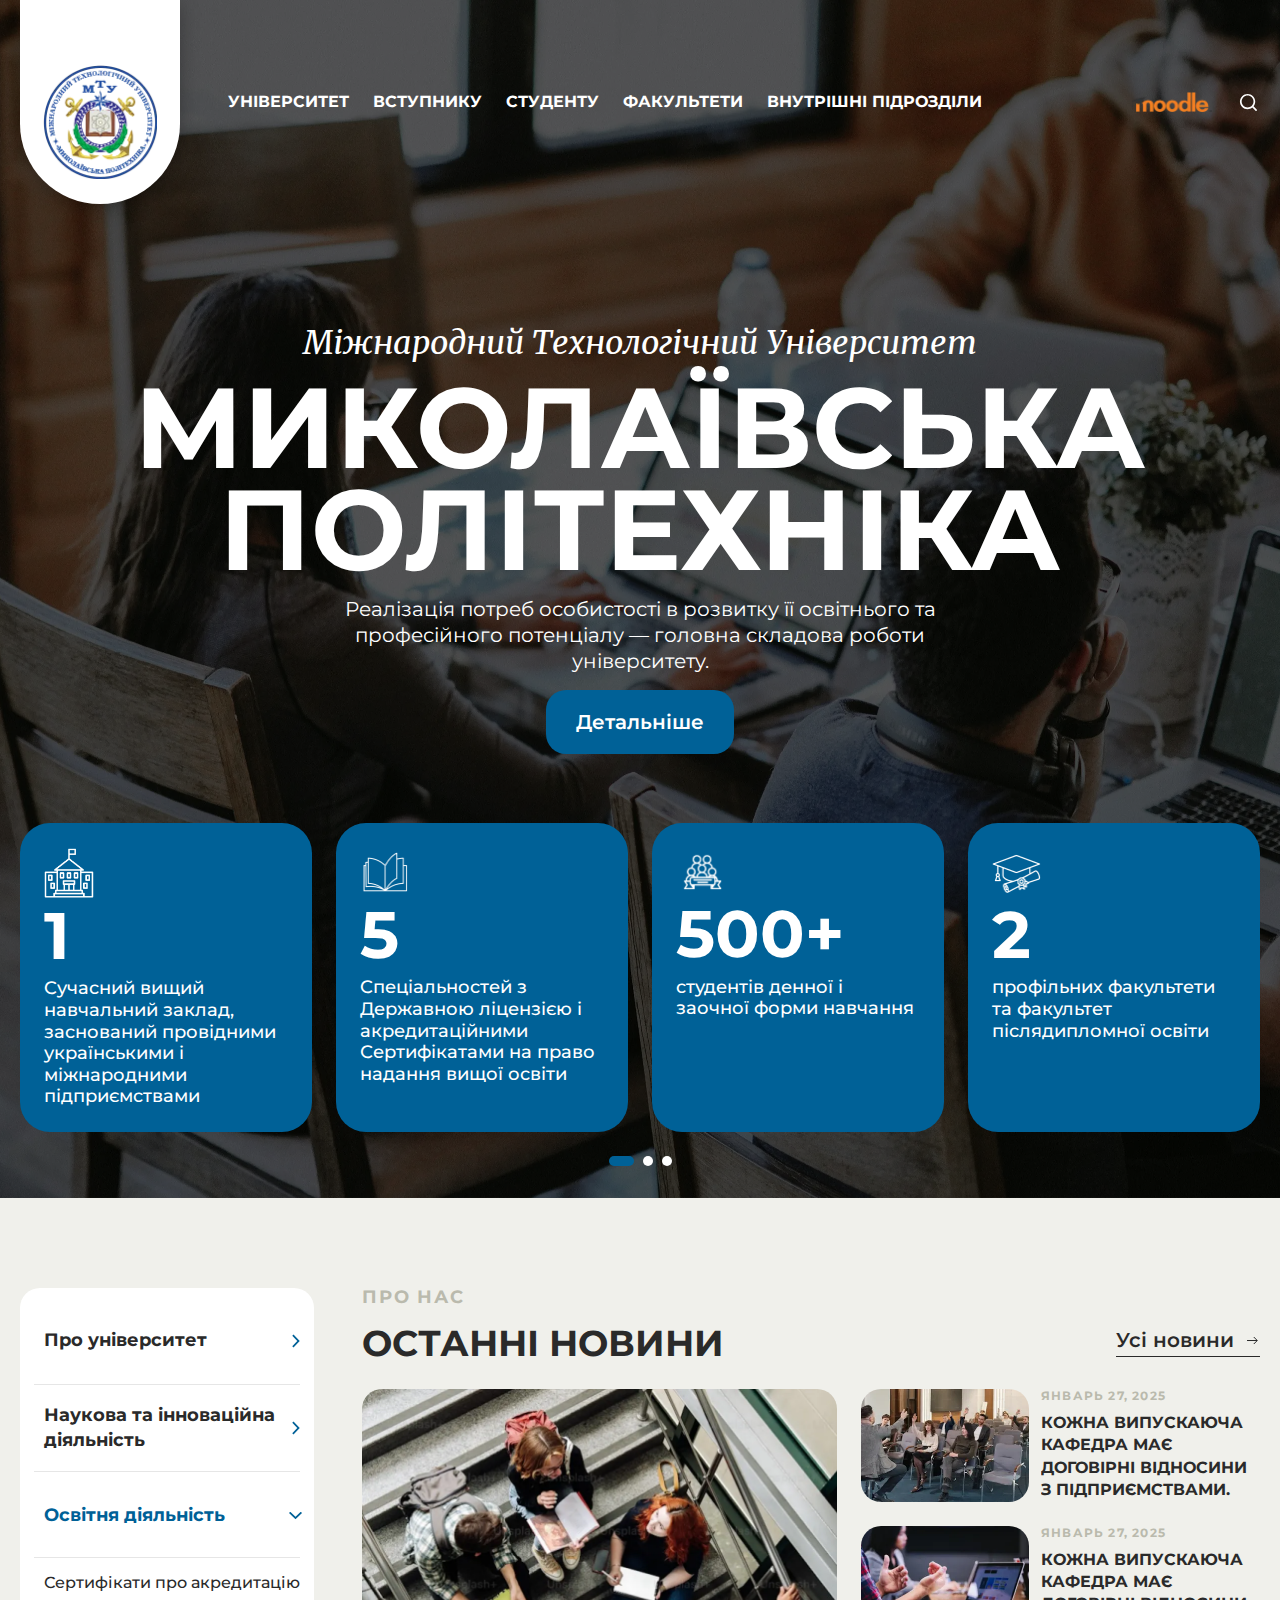
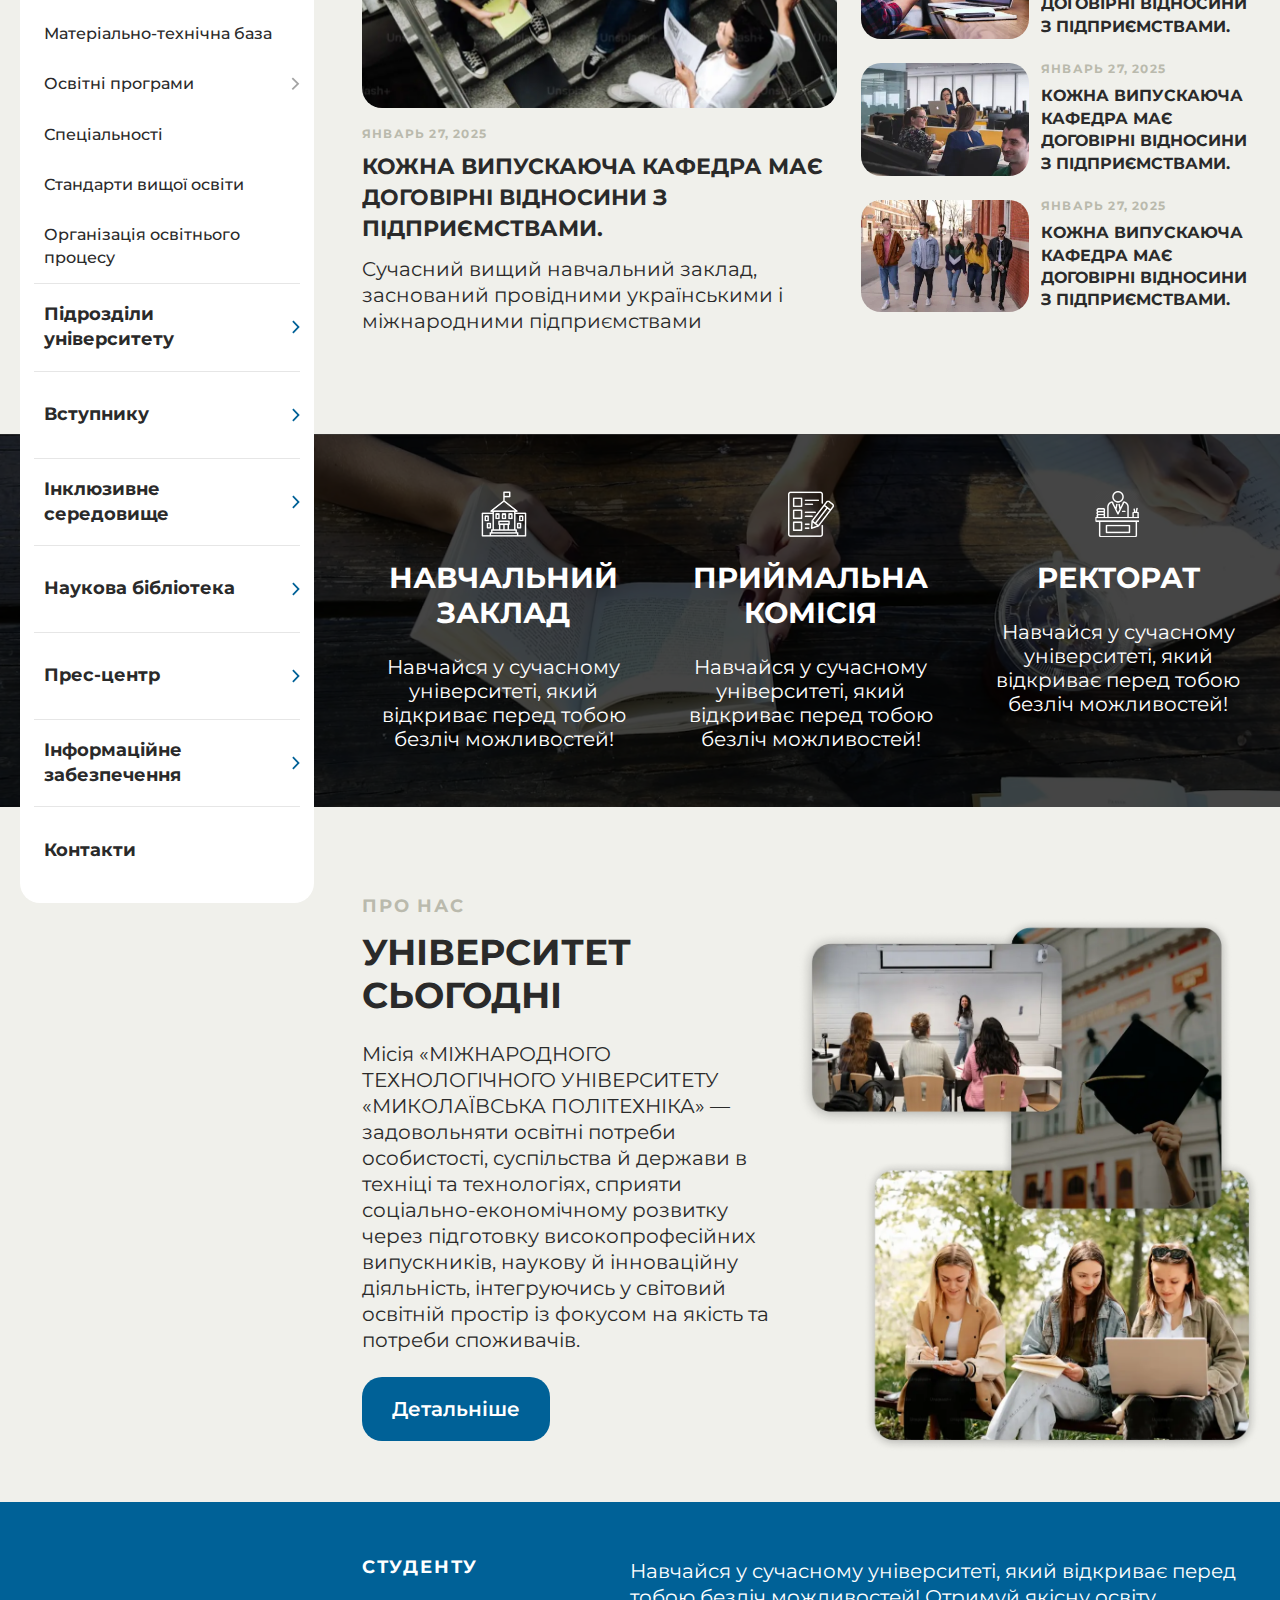
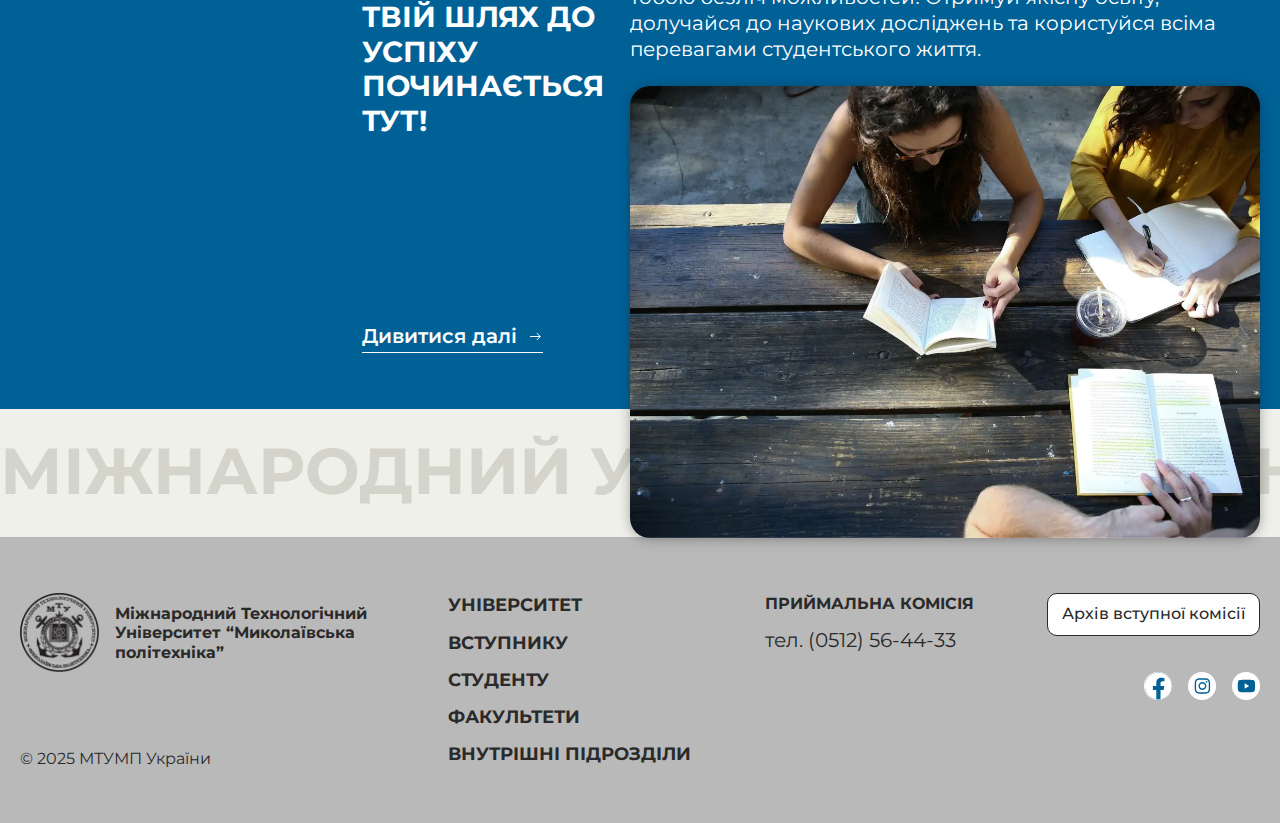
==== commit 268ade3a: "update js" ====
--- a/index.html
+++ b/index.html
@@ -5,7 +5,7 @@
 	<title>HomePage</title>
 	<meta charset="UTF-8">
 	<meta name="format-detection" content="telephone=no">
-	<link rel="stylesheet" href="css/style.min.css?_v=20250202163552">
+	<link rel="stylesheet" href="css/style.min.css?_v=20250213073633">
 	<link rel="shortcut icon" href="favicon.ico">
 	<!-- <meta name="robots" content="noindex, nofollow"> -->
 	<meta name="viewport" content="width=device-width, initial-scale=1.0">
@@ -835,7 +835,8 @@
 			</div>
 		</footer>
 	</div>
-	<script src="js/app.min.js?_v=20250202163552"></script>
+	<script src="js/swiper.js"></script>
+	<script src="js/app.js"></script>
 </body>
 
 </html>--- a/css/style.min.css
+++ b/css/style.min.css
@@ -1 +1 @@
-@font-face{font-family:Merriweather;font-display:swap;src:url(../fonts/Merriweather-Italic.woff2) format("woff2");font-weight:400;font-style:italic}@font-face{font-family:Montserrat;font-display:swap;src:url(../fonts/Montserrat-Medium.woff2) format("woff2");font-weight:500;font-style:normal}@font-face{font-family:Montserrat;font-display:swap;src:url(../fonts/Montserrat-Regular.woff2) format("woff2");font-weight:400;font-style:normal}@font-face{font-family:Montserrat;font-display:swap;src:url(../fonts/Montserrat-SemiBold.woff2) format("woff2");font-weight:600;font-style:normal}@font-face{font-family:Montserrat;font-display:swap;src:url(../fonts/Montserrat-Bold.woff2) format("woff2");font-weight:700;font-style:normal}:root{--dark-grey:#2a2a2a;--beige:#babaad;--lightbeige:#f0f0eb;--burgundi:#b9303d;--white:#fff;--dark-blue:#006197;--hover-blue:#004870;--light-blue:#1b81ba;--border-color:#e6e6e6;--grey-bg:#b9b9b9;--font-family:Montserrat,sans-serif;--second-family:Merriweather,sans-serif}*{padding:0;margin:0;border:0}*,*::after,*::before{box-sizing:border-box}*::after,*::before{display:inline-block}body,html{height:100%;min-width:320px}body{color:var(--dark-grey);line-height:1;font-family:var(--font-family);font-size:1rem;-ms-text-size-adjust:100%;-moz-text-size-adjust:100%;-webkit-text-size-adjust:100%;-webkit-font-smoothing:antialiased;-moz-osx-font-smoothing:grayscale}button,input,textarea{font-family:var(--font-family);font-size:inherit;line-height:inherit;color:inherit;background-color:rgba(0,0,0,0)}input,textarea{width:100%}label{display:inline-block}button,option,select{cursor:pointer}a{display:inline-block;color:inherit;text-decoration:none}ul li{list-style:none}img{vertical-align:top}h1,h2,h3,h4,h5,h6{font-weight:inherit;font-size:inherit}body{background-color:var(--lightbeige)}.lock body{overflow:hidden;touch-action:none;-ms-scroll-chaining:none;overscroll-behavior:none}.wrapper{min-height:100%;display:flex;flex-direction:column;overflow:hidden}@supports (overflow:clip){.wrapper{overflow:clip}}.wrapper>main{flex:1 1 auto}.wrapper>*{min-width:0}[class*=__container]{max-width:80.375rem;margin:0 auto;padding:0 1.25rem}[class*="--gc"]{display:grid;min-width:0;grid-template-columns:1.25rem 1fr minmax(auto,77.875rem) 1fr 1.25rem}[class*="--gc"]>*{min-width:0;grid-column:3/4}.title-small{font-weight:700;font-size:1.125rem;line-height:100%;letter-spacing:.1em;text-transform:uppercase}.title{font-weight:700;line-height:120%;text-transform:uppercase}.title-middle{font-weight:700;font-size:1.8125rem;line-height:120%;text-transform:uppercase}.link{max-width:-webkit-fit-content;max-width:-moz-fit-content;max-width:fit-content;font-weight:600;font-size:1.25rem;display:flex;align-items:center;justify-content:space-between;gap:.625rem;padding-bottom:.375rem;border-bottom:1px solid var(--dark-grey);transition:color .3s,border .3s}.socials-block{display:flex;align-items:center;flex-wrap:wrap;gap:1rem}.socials-block__link{width:1.75rem;height:1.75rem;border-radius:50%;overflow:hidden;background-color:var(--white);transition:-webkit-transform .3s;transition:transform .3s;transition:transform .3s,-webkit-transform .3s}.socials-block__link img,.socials-block__link svg{width:100%;height:100%;-o-object-fit:fill;object-fit:fill}.button{max-width:-webkit-fit-content;max-width:-moz-fit-content;max-width:fit-content;width:100%;padding:1.25rem 1.875rem;font-weight:600;font-size:1.25rem;color:var(--white);background-color:var(--dark-blue);border-radius:1.25rem;min-height:4rem;display:flex;align-items:center;justify-content:center;gap:.5rem;transition:background .3s}.button:active{background-color:var(--light-blue)}.swiper-pagination{display:flex;align-items:center;justify-content:center;flex-wrap:wrap;gap:.5625rem}.swiper-pagination .swiper-pagination-bullet{width:.625rem;height:.625rem;border-radius:3.125rem;background-color:var(--white);cursor:pointer;transition:width .3s,background .3s}.swiper-pagination .swiper-pagination-bullet-active{background-color:var(--dark-blue);width:1.5625rem;transition:width 3.5s ease,background .3s}@-webkit-keyframes slideLine{from{-webkit-transform:translateX(0);transform:translateX(0)}to{-webkit-transform:translateX(-100%);transform:translateX(-100%)}}.menu__list{display:flex;align-items:center;flex-wrap:wrap;gap:.625rem 1.5rem}.menu__link{font-weight:700;font-size:1rem;text-transform:uppercase;transition:color .3s}.menu__bottom{display:none}.menu__bottom:not(:first-child){margin-top:auto}.menu__bottom-title{font-weight:700;font-size:1rem;line-height:140%;text-transform:uppercase}.menu__bottom-title:not(:last-child){margin-bottom:.6875rem}.menu__phone{font-size:1.25rem;line-height:130%}.menu__phone:not(:last-child){margin-bottom:1.5rem}.icon-menu{display:none}.ibg{width:100%;height:100%;-o-object-fit:cover;object-fit:cover}.ibg--top{-o-object-position:top;object-position:top}.ibg--bottom{-o-object-position:bottom;object-position:bottom}.ibg--left{-o-object-position:left;object-position:left}.ibg--right{-o-object-position:right;object-position:right}.ibg--contain{-o-object-fit:contain;object-fit:contain}.header{padding-bottom:1.0625rem;position:relative;z-index:23;background:url(../img/header-bg.webp) center/cover no-repeat;color:var(--white)}.header::before{content:"";position:absolute;left:0;top:0;z-index:-1;width:100%;height:100%;background-color:rgba(0,0,0,.6)}.header__body{display:flex;align-items:center;gap:3rem}.header__logo{max-width:10rem;display:block;padding:4.0625rem 1.4375rem 1.5625rem 1.4375rem;border-radius:0 0 18.75rem 18.75rem;box-shadow:0 4px 19px 0 rgba(0,0,0,.3);background-color:var(--white);transition:padding .3s,margin .3s}.header__logo img{width:100%;height:auto;-o-object-fit:cover;object-fit:cover}.header__menu{flex:1 1 auto}.header__actions{display:flex;align-items:center;gap:1.5rem}.header__link{min-width:3.125rem;max-width:5.0625rem;display:flex;align-items:center;justify-content:center;transition:opacity .3s}.header__link img{width:100%;height:auto;-o-object-fit:cover;object-fit:cover}.search-block__btn,.search-block__icon{width:1.5rem;height:1.5rem;padding:.1875rem;display:grid;place-content:center;transition:color .3s}.search-block__btn img,.search-block__btn svg,.search-block__icon img,.search-block__icon svg{width:100%;height:100%;-o-object-fit:cover;object-fit:cover}.search-block__body{position:absolute;top:auto;bottom:120%;left:0;right:0;z-index:22;padding:1.25rem;background-color:rgba(0,0,0,.9);color:var(--white);display:flex;align-items:center;justify-content:center;transition:bottom .3s ease}.open-search .search-block__body{top:0;bottom:0}.search-block__field{max-width:63.625rem;width:100%;position:relative}.search-block__input{padding:.8125rem 1.25rem 1.125rem 2.1875rem;border-bottom:1px solid var(--white)}.search-block__input:focus{border-color:var(--dark-blue)}.search-block__icon{position:absolute;top:.625rem;left:0}.footer{padding:3.5rem 0;background-color:var(--grey-bg)}.footer__body{display:grid;grid-template-columns:minmax(0,22.875rem) minmax(16.875rem,1fr);justify-content:space-between;gap:1.5rem}.footer__logo{align-self:start;max-width:22.875rem;width:100%;display:grid;align-items:center;grid-template-columns:4.9375rem 1fr;gap:1rem;font-weight:700;font-size:1rem;line-height:120%}.footer__logo img{align-self:start;width:100%;-o-object-fit:cover;object-fit:cover}.footer__content{grid-row:span 2;margin-left:auto;max-width:50.75rem;width:100%;display:flex;justify-content:space-between;flex-wrap:wrap;gap:1.5rem}.footer__contacts,.footer__info,.footer__menu{max-width:15.3125rem}.footer__menu-list{display:grid;align-content:start;gap:.75rem}.footer__menu-link{font-weight:700;font-size:1.125rem;line-height:140%;transition:color .3s}.footer__title{font-weight:700;font-size:1rem;line-height:140%;text-transform:uppercase}.footer__title:not(:last-child){margin-bottom:.6875rem}.footer__link{font-size:1.25rem;line-height:130%;transition:color .3s}.footer__info{display:grid;align-content:start;gap:2.25rem}.footer__btn{max-width:-webkit-fit-content;max-width:-moz-fit-content;max-width:fit-content;width:100%;padding:.5625rem .875rem;border:1px solid var(--dark-grey);border-radius:.625rem;background-color:var(--white);font-weight:500;font-size:1rem;line-height:140%;text-align:center;color:var(--dark-grey);display:flex;align-items:center;justify-content:center;gap:.625rem;transition:background .3s,border .3s}.footer__socials{max-width:-webkit-fit-content;max-width:-moz-fit-content;max-width:fit-content;margin-left:auto}.footer__copy{margin-top:auto}.promo{background-position:center;background-size:cover;background-repeat:no-repeat;padding:20.5rem 0 2rem 0;color:var(--white);position:relative;z-index:3}.promo::before{content:"";position:absolute;top:0;left:0;z-index:-1;width:100%;height:100%;background-color:rgba(0,0,0,.6);pointer-events:none}.promo__body{display:grid;align-content:start;gap:1rem}.promo__body:not(:last-child){margin-bottom:3.6875rem}.promo__subtitle{font-family:var(--second-family);font-style:italic;font-weight:400;text-align:center}.promo__title{font-weight:700;line-height:90%;text-transform:uppercase;text-align:center}.promo__text{max-width:38.75rem;font-size:1.25rem;line-height:130%;text-align:center;margin:0 auto}.promo__btn{margin:0 auto}.promo__slider{padding:.625rem;margin:0 -.625rem -.625rem -.625rem}.promo__wrapper:not(:last-child){margin-bottom:1.5rem}.promo__slide{border-radius:1.875rem;background-color:var(--dark-blue);color:var(--white);padding:1.5rem;transition:background,.3s,color .3s,-webkit-transform .3s;transition:transform .3s,background,.3s,color .3s;transition:transform .3s,background,.3s,color .3s,-webkit-transform .3s}.promo__slide-icon{max-width:3.125rem;width:100%;margin-bottom:.3125rem;display:grid;grid-template-areas:"icon"}.promo__slide-icon img{width:100%;-o-object-fit:cover;object-fit:cover;transition:opacity .3s}.promo__slide-icon--dark,.promo__slide-icon--white{grid-area:icon}.promo__slide-icon--dark{opacity:0;visibility:hidden}.promo__slide-value{font-weight:700;line-height:100%}.promo__slide-value:not(:last-child){margin-bottom:.625rem}.promo__slide-text{font-weight:500;font-size:1.125rem;line-height:120%}.content{padding:5.625rem 0 4.1875rem 0}.content__body{display:grid;grid-template-columns:18.375rem 1fr;gap:3rem}.content__body .aside-menu{grid-column:1/2;grid-row:1/2}.content__inner{grid-column:1/-1;grid-row:1/2}.content__section{position:relative;z-index:3;background-size:cover;background-position:center;background-repeat:no-repeat;padding-left:21.375rem}.content__section::before{content:"";pointer-events:none;position:absolute;top:0;bottom:0;left:50%;-webkit-transform:translate(-50%,0);transform:translate(-50%,0);width:100vw;z-index:-1;background:inherit;background-size:cover;background-position:center;background-repeat:no-repeat}.aside-menu{position:relative;z-index:10}.aside-menu__items{border-radius:1.25rem;padding:.625rem .875rem;background-color:var(--white);display:grid;align-content:start}.aside-menu__item:not(:last-child){border-bottom:1px solid var(--border-color)}.aside-menu__item summary{cursor:pointer;list-style:none}.aside-menu__item summary::-webkit-details-marker,.aside-menu__item summary::marker{display:none}.aside-menu__title{min-height:5.375rem;font-weight:700;font-size:1.125rem;line-height:140%;padding:1.125rem 0 1.0625rem .625rem;display:flex;align-items:center;justify-content:space-between;gap:.625rem;border-bottom:1px solid transparent;transition:color .3s}.aside-menu__title:not(a)::after{content:"";flex-shrink:0;display:block;width:.5rem;height:.9375rem;background:url(../img/icons/chevron-right-blue.svg) center/.5rem .875rem no-repeat;transition:-webkit-transform .3s;transition:transform .3s;transition:transform .3s,-webkit-transform .3s}.aside-menu__title._spoller-active{color:var(--dark-blue);border-color:var(--border-color)}.aside-menu__title._spoller-active::after{-webkit-transform:rotate(90deg);transform:rotate(90deg)}.aside-menu__list details .aside-menu__link{padding:.625rem 0 .625rem 1.5rem}.aside-menu__link{display:block;padding:.875rem 0 .875rem .625rem;font-weight:500;font-size:1rem;line-height:140%;transition:color .3s}.aside-menu__subtitle{padding:.875rem 0 .875rem .625rem;font-weight:500;font-size:1rem;line-height:140%;display:flex;align-items:center;justify-content:space-between;gap:.625rem;transition:color .3s}.aside-menu__subtitle::after{content:"";flex-shrink:0;display:block;width:.5625rem;height:.9375rem;background:url(../img/icons/chevron-right-grey.svg) center/.5625rem .875rem no-repeat;transition:-webkit-transform .3s;transition:transform .3s;transition:transform .3s,-webkit-transform .3s}.aside-menu__subtitle._spoller-active{color:var(--dark-blue)}.aside-menu__subtitle._spoller-active::after{-webkit-transform:rotate(90deg);transform:rotate(90deg)}.latest-news{margin-bottom:6.25rem}.latest-news__subtitle{margin-bottom:1rem;color:var(--beige)}.latest-news__body{display:grid;align-content:start;grid-template-columns:1.19fr 1fr;gap:1.5rem}.latest-news__link{align-self:center;margin-left:auto}.latest-news__article{display:grid;align-items:center;grid-template-columns:10.5rem 1fr;gap:.75rem}.latest-news__article--big{align-content:start;grid-template-columns:1fr;gap:1.25rem}.latest-news__article--big .latest-news__article-body{gap:.75rem}.latest-news__article--big .latest-news__article-title{font-size:1.375rem;-webkit-line-clamp:3}.latest-news__article-img{border-radius:1.25rem;overflow:hidden;display:grid}.latest-news__article-img img{aspect-ratio:478/321;width:100%;-o-object-fit:cover;object-fit:cover;transition:-webkit-transform .6s;transition:transform .6s;transition:transform .6s,-webkit-transform .6s}.latest-news__article-body{display:grid;align-content:start;gap:.625rem}.latest-news__article-date{font-weight:700;font-size:.75rem;line-height:100%;letter-spacing:.1em;text-transform:uppercase;color:var(--beige)}.latest-news__article-title{font-weight:700;font-size:1rem;line-height:140%;text-transform:uppercase;-webkit-box-orient:vertical;display:-webkit-box;overflow:hidden;text-overflow:ellipsis;-webkit-line-clamp:4;transition:color .3s}.latest-news__article-text{font-size:1.25rem;line-height:130%;-webkit-box-orient:vertical;display:-webkit-box;overflow:hidden;text-overflow:ellipsis;-webkit-line-clamp:3}.latest-news__items{display:grid;align-content:start;gap:1.5rem}.features{background-image:url(../img/bg-2.webp);padding-top:3.5rem;padding-bottom:3.5rem;color:var(--white)}.features::after{content:"";pointer-events:none;position:absolute;top:0;left:50%;z-index:-1;-webkit-transform:translate(-50%,0);transform:translate(-50%,0);width:100vw;height:100%;background-color:rgba(0,0,0,.73)}.features__items{display:grid;grid-template-columns:repeat(auto-fit,minmax(16.875rem,1fr));gap:1.5rem}.features__item{text-align:center;display:flex;flex-direction:column;align-items:center;gap:1.5rem}.features__item-icon{max-width:2.875rem}.features__item-icon img{width:100%;-o-object-fit:cover;object-fit:cover}.features__item-text{font-size:1.25rem;line-height:120%}.about{padding-top:5.625rem;padding-bottom:3.125rem}.about__body{display:flex;gap:.625rem}.about__content{max-width:26.5625rem;width:100%}.about__subtitle{color:var(--beige);margin-bottom:1rem}.about__title{margin-bottom:1.5rem}.about__text{font-size:1.25rem;line-height:130%}.about__text:not(:last-child){margin-bottom:1.5rem}.about__img{max-width:31.75rem;width:100%;padding-top:1.25rem}.about__img img{display:block;width:100%;-o-object-fit:cover;object-fit:cover}.info{background-color:var(--dark-blue);color:var(--white);padding-top:3.5rem;padding-bottom:3.5rem}.info__body{display:grid;grid-template-columns:minmax(0,15.25rem) 1fr;gap:1.5rem}.info__head{display:grid;align-content:start;gap:1.5rem}.info__content{grid-row:span 2;display:grid;align-content:start;gap:1.5rem}.info__text{font-size:1.25rem;line-height:130%}.info__img{display:grid;overflow:hidden;border-radius:1.25rem;margin-bottom:-11.5625rem;box-shadow:0 1px 12px 0 rgba(21,21,21,.34)}.info__img img{width:100%;height:100%;-o-object-fit:cover;object-fit:cover}.info__link{margin-top:auto;border-color:var(--white)}.line-text{padding:1.8125rem 0 2.125rem 0;display:flex;align-items:center;gap:1.5rem;margin:0 -50%;overflow:hidden;position:relative}.line-text::after,.line-text::before{content:"";position:absolute;top:-1px;bottom:-1px;width:20%;pointer-events:none;z-index:2}.line-text::before{left:0;background:linear-gradient(to left,rgba(255,255,255,0),var(--lightbeige))}.line-text::after{right:0;background:linear-gradient(to right,rgba(255,255,255,0),var(--lightbeige))}.line-text__items{display:flex;align-items:center;gap:1.5rem;-webkit-animation:60s slideLine infinite linear;animation:60s slideLine infinite linear}.line-text__item{font-weight:700;font-size:4.0625rem;text-transform:uppercase;color:var(--beige);opacity:.5;white-space:nowrap}.swiper{overflow:hidden}.swiper-initialized{touch-action:pan-y}.swiper-wrapper{width:100%;height:100%;box-sizing:content-box;display:flex;position:relative}.swiper-vertical .swiper-wrapper{flex-direction:column}.swiper-autoheight .swiper-wrapper{align-items:flex-start}.swiper-initialized .swiper-slide{flex-shrink:0}.swiper-android .swiper-slide,.swiper-android .swiper-wrapper{-webkit-transform:translate3d(0,0,0);transform:translate3d(0,0,0)}.swiper-button-lock,.swiper-pagination-lock{display:none!important}@media (min-width:47.99875em){.header.header--absolute{position:absolute;top:0;left:0;width:100%;background:rgba(0,0,0,0);color:var(--white)}.header.header--absolute::before{display:none}}@media (min-width:80.375em){.title{font-size:2.25rem}.promo__subtitle{font-size:2rem}.promo__title{font-size:7.125rem}.promo__slide-value{font-size:4.125rem}}@media (max-width:80.375em){.line-text{margin:0 -1.25rem}.line-text::after,.line-text::before{display:none}}@media (max-width:68.74875em){.footer__socials{margin-left:0}.content__section{padding-left:19.875rem}.latest-news__body{grid-template-columns:1fr}.latest-news__link{margin-left:0;order:1}}@media (max-width:61.99875em){.header__body{gap:1.5rem}.header__logo{max-width:7.5rem;padding:2.1875rem .75rem 1.25rem .75rem}.promo{padding:14.25rem 0 2rem 0}.content__body{gap:1.5rem}.about__img{padding-top:0;margin-bottom:.875rem}.info__body{grid-template-columns:1fr}.info__img{margin-bottom:0}.line-text{padding:1rem 0}}@media (max-width:47.99875em){.menu__body{position:fixed;width:100%;height:100%;left:-100%;top:0;z-index:23;overflow:auto;padding:4.375rem 1.25rem 3.125rem 1.25rem;background-color:var(--lightbeige);display:flex;flex-direction:column;gap:1.25rem;transition:left .3s}.menu__body::before{content:"";position:fixed;width:100%;height:3.125rem;left:-100%;top:0;background-color:var(--lightbeige);transition:left .3s;z-index:24}.menu-open .menu__body{left:0}.menu-open .menu__body::before{left:0}.menu__list{align-items:stretch;flex-direction:column;gap:1.375rem}.menu__bottom{display:block}.icon-menu{display:block;position:relative;width:1.875rem;height:1.125rem}.icon-menu span,.icon-menu::after,.icon-menu::before{content:"";transition:all .3s ease 0s;right:0;position:absolute;width:100%;height:.125rem;border-radius:.125rem;background-color:var(--dark-blue)}.icon-menu::before{top:0}.icon-menu::after{bottom:0}.icon-menu span{top:calc(50% - .0625rem)}.menu-open .icon-menu{z-index:25}.menu-open .icon-menu span{width:0}.menu-open .icon-menu::before{top:calc(50% - .0625rem);-webkit-transform:rotate(-45deg);transform:rotate(-45deg)}.menu-open .icon-menu::after{bottom:calc(50% - .0625rem);-webkit-transform:rotate(45deg);transform:rotate(45deg)}.header{background-color:var(--white);padding:.4375rem 0;background:var(--white);color:var(--dark-grey)}.header::before{display:none}.header__body{gap:1rem}.header__logo{border-radius:50%;max-width:2.25rem;padding:0;box-shadow:none}.header__actions{gap:1rem}.search-block__body{padding:.3125rem 1.25rem}.search-block__input{padding:.625rem .625rem .625rem 2.1875rem}.search-block__icon{top:50%;-webkit-transform:translate(0,-50%);transform:translate(0,-50%)}.footer{padding:2.25rem 0}.footer__body{grid-template-columns:1fr;gap:2.25rem}.footer__content{gap:2.25rem}.footer__info{gap:1.5rem}.promo{padding:3.125rem 0 1.25rem 0}.promo__body:not(:last-child){margin-bottom:4.6875rem}.promo__subtitle{line-height:120%}.promo__slide{border-radius:1rem;padding:.75rem}.promo__slide-text{font-size:1rem}.content{padding:2.25rem 0}.content__body{display:flex;flex-direction:column}.content__inner{grid-column:auto;grid-row:auto}.content__section{padding-left:0}.aside-menu{margin-bottom:3.125rem}.aside-menu__items{background-color:rgba(0,0,0,0);border-radius:0;padding:0}.aside-menu__title{min-height:3.125rem;padding:.875rem 0;font-size:1rem}.latest-news{margin-bottom:2.5rem}.latest-news__article--big .latest-news__article-img img{aspect-ratio:335/224}.latest-news__article-img img{aspect-ratio:1/1}.features{padding-top:2.25rem;padding-bottom:2.25rem}.about{padding-top:2.25rem;padding-bottom:3.75rem}.about__content{max-width:none}.about__img{margin:0 auto .875rem auto}.about__img{width:auto;margin:0 -.9375rem .875rem -.9375rem}.info{padding-bottom:2.25rem}.line-text__item{font-size:1.875rem;-webkit-animation:40s slideLine infinite linear;animation:40s slideLine infinite linear}}@media (max-width:47.99875em)and (any-hover:none){.icon-menu{cursor:default}}@media (max-width:29.99875em){.title{font-size:1.8125rem}.promo__subtitle{font-size:1.625rem}.promo__title{font-size:2.25rem}.promo__title{line-height:120%}.promo__slide-icon{max-width:1.875rem;margin-bottom:.1875rem}.promo__slide-value{font-size:2.1875rem}.promo__slide-value:not(:last-child){margin-bottom:.3125rem}.promo__slide-text{font-size:.625rem}.features{background-image:url(../img/bg-2-mob.webp)}.about__btn{margin:0 auto}.line-text{padding:.625rem 0}}@media (max-width:23.43625em){.title-small{font-size:1rem}.title{font-size:1.5rem}.title-middle{font-size:1.5rem}.promo__title{font-size:1.875rem}.promo__slide-value{font-size:1.875rem}.latest-news__article{grid-template-columns:7.5rem 1fr}.latest-news__article--big{grid-template-columns:1fr}.latest-news__article--big .latest-news__article-title{font-size:1.125rem;-webkit-line-clamp:4}.latest-news__article-date{font-size:.625rem}.latest-news__article-title{font-size:.875rem}.latest-news__article-text{font-size:1rem;-webkit-line-clamp:4}.features__item-text{font-size:1rem}.about__text{font-size:1rem}.info__text{font-size:1rem}}@media (min-width:29.99875em)and (max-width:80.375em){.title{font-size:clamp(1.8125rem ,1.5519714151rem + .8684648024vw ,2.25rem)}.promo__subtitle{font-size:clamp(1.625rem ,1.4016897844rem + .744398402vw ,2rem)}.promo__title{font-size:clamp(2.25rem ,-.6530328032rem + 9.6771792263vw ,7.125rem)}.promo__slide-value{font-size:clamp(2.1875rem ,1.0337305526rem + 3.8460584105vw ,4.125rem)}}@media (any-hover:hover){.link:hover{color:var(--dark-blue);border-color:var(--dark-blue)}.socials-block__link:hover{-webkit-transform:scale(1.1);transform:scale(1.1)}.button:hover{background-color:var(--hover-blue)}.swiper-pagination .swiper-pagination-bullet:hover{background-color:var(--hover-blue)}.menu__link:hover{color:var(--light-blue)}.header__logo:hover{padding-top:5.3125rem;margin-bottom:-1.25rem}.header__link:hover{opacity:.7}.search-block__btn:hover,.search-block__icon:hover{color:var(--dark-blue)}.footer__menu-link:hover{color:var(--light-blue)}.footer__link:hover{color:var(--light-blue)}.footer__btn:hover{background-color:#4caee5;border-color:#4caee5}.promo__slide:hover{-webkit-transform:scale(1.05);transform:scale(1.05);background-color:var(--white);color:var(--dark-grey)}.promo__slide:hover .promo__slide-icon--white{opacity:0;visibility:hidden}.promo__slide:hover .promo__slide-icon--dark{opacity:1;visibility:visible}.aside-menu__title:hover{color:var(--dark-blue)}.aside-menu__link:hover{color:var(--dark-blue)}.aside-menu__subtitle:hover{color:var(--dark-blue)}.latest-news__article-img:hover img{-webkit-transform:scale(1.05);transform:scale(1.05)}.latest-news__article-title:hover{color:var(--dark-blue)}.info__link:hover{color:var(--beige);border-color:var(--beige)}}+@font-face{font-family:Merriweather;font-display:swap;src:url(../fonts/Merriweather-Italic.woff2) format("woff2");font-weight:400;font-style:italic}@font-face{font-family:Montserrat;font-display:swap;src:url(../fonts/Montserrat-Medium.woff2) format("woff2");font-weight:500;font-style:normal}@font-face{font-family:Montserrat;font-display:swap;src:url(../fonts/Montserrat-Regular.woff2) format("woff2");font-weight:400;font-style:normal}@font-face{font-family:Montserrat;font-display:swap;src:url(../fonts/Montserrat-SemiBold.woff2) format("woff2");font-weight:600;font-style:normal}@font-face{font-family:Montserrat;font-display:swap;src:url(../fonts/Montserrat-Bold.woff2) format("woff2");font-weight:700;font-style:normal}:root{--dark-grey:#2a2a2a;--beige:#babaad;--lightbeige:#f0f0eb;--burgundi:#b9303d;--white:#fff;--dark-blue:#006197;--hover-blue:#004870;--light-blue:#1b81ba;--border-color:#e6e6e6;--grey-bg:#b9b9b9;--font-family:Montserrat,sans-serif;--second-family:Merriweather,sans-serif}*{padding:0;margin:0;border:0}*,*::after,*::before{box-sizing:border-box}*::after,*::before{display:inline-block}body,html{height:100%;min-width:320px}body{color:var(--dark-grey);line-height:1;font-family:var(--font-family);font-size:1rem;-ms-text-size-adjust:100%;-moz-text-size-adjust:100%;-webkit-text-size-adjust:100%;-webkit-font-smoothing:antialiased;-moz-osx-font-smoothing:grayscale}button,input,textarea{font-family:var(--font-family);font-size:inherit;line-height:inherit;color:inherit;background-color:rgba(0,0,0,0)}input,textarea{width:100%}label{display:inline-block}button,option,select{cursor:pointer}a{display:inline-block;color:inherit;text-decoration:none}ul li{list-style:none}img{vertical-align:top}h1,h2,h3,h4,h5,h6{font-weight:inherit;font-size:inherit}body{background-color:var(--lightbeige)}.lock body{overflow:hidden!important;touch-action:none;-ms-scroll-chaining:none;overscroll-behavior:none}.wrapper{min-height:100%;display:flex;flex-direction:column;overflow:hidden}@supports (overflow:clip){.wrapper{overflow:clip}}.wrapper>main{flex:1 1 auto}.wrapper>*{min-width:0}[class*=__container]{max-width:80.375rem;margin:0 auto;padding:0 1.25rem}[class*="--gc"]{display:grid;min-width:0;grid-template-columns:1.25rem 1fr minmax(auto,77.875rem) 1fr 1.25rem}[class*="--gc"]>*{min-width:0;grid-column:3/4}.title-small{font-weight:700;font-size:1.125rem;line-height:100%;letter-spacing:.1em;text-transform:uppercase}.title{font-weight:700;line-height:120%;text-transform:uppercase}.title-middle{font-weight:700;font-size:1.8125rem;line-height:120%;text-transform:uppercase}.link{max-width:-webkit-fit-content;max-width:-moz-fit-content;max-width:fit-content;font-weight:600;font-size:1.25rem;display:flex;align-items:center;justify-content:space-between;gap:.625rem;padding-bottom:.375rem;border-bottom:1px solid var(--dark-grey);transition:color .3s,border .3s}.socials-block{display:flex;align-items:center;flex-wrap:wrap;gap:1rem}.socials-block__link{width:1.75rem;height:1.75rem;border-radius:50%;overflow:hidden;background-color:var(--white);transition:-webkit-transform .3s;transition:transform .3s;transition:transform .3s,-webkit-transform .3s}.socials-block__link img,.socials-block__link svg{width:100%;height:100%;-o-object-fit:fill;object-fit:fill}.button{max-width:-webkit-fit-content;max-width:-moz-fit-content;max-width:fit-content;width:100%;padding:1.25rem 1.875rem;font-weight:600;font-size:1.25rem;color:var(--white);background-color:var(--dark-blue);border-radius:1.25rem;min-height:4rem;display:flex;align-items:center;justify-content:center;gap:.5rem;transition:background .3s}.button:active{background-color:var(--light-blue)}.swiper-pagination{display:flex;align-items:center;justify-content:center;flex-wrap:wrap;gap:.5625rem}.swiper-pagination .swiper-pagination-bullet{width:.625rem;height:.625rem;border-radius:3.125rem;background-color:var(--white);cursor:pointer;transition:width .3s,background .3s}.swiper-pagination .swiper-pagination-bullet-active{background-color:var(--dark-blue);width:1.5625rem;transition:width 3.5s ease,background .3s}@-webkit-keyframes slideLine{from{-webkit-transform:translateX(0);transform:translateX(0)}to{-webkit-transform:translateX(-100%);transform:translateX(-100%)}}@keyframes slideLine{from{-webkit-transform:translateX(0);transform:translateX(0)}to{-webkit-transform:translateX(-100%);transform:translateX(-100%)}}@-webkit-keyframes rotate360{to{-webkit-transform:rotate(360deg);transform:rotate(360deg)}}@keyframes rotate360{to{-webkit-transform:rotate(360deg);transform:rotate(360deg)}}.breadcrumbs{margin-bottom:3.5rem}.breadcrumbs__link{display:inline;font-weight:500;font-size:1.25rem;line-height:130%;transition:color .3s}.breadcrumbs__link:not(:last-child){margin-right:1.5rem}.breadcrumbs__link:not(:last-child)::after{content:"";width:1rem;height:1rem;background:url(../img/icons/arrow-link.svg) center/1rem no-repeat;margin-left:1.5rem}.breadcrumbs__link.active{pointer-events:none;color:var(--dark-blue)}.menu__list{display:flex;align-items:center;flex-wrap:wrap;gap:.625rem 1.5rem}.menu__link{font-weight:700;font-size:1rem;text-transform:uppercase;transition:color .3s}.menu__bottom{display:none}.menu__bottom:not(:first-child){margin-top:auto}.menu__bottom-title{font-weight:700;font-size:1rem;line-height:140%;text-transform:uppercase}.menu__bottom-title:not(:last-child){margin-bottom:.6875rem}.menu__phone{font-size:1.25rem;line-height:130%}.menu__phone:not(:last-child){margin-bottom:1.5rem}.icon-menu{display:none}.ibg{width:100%;height:100%;-o-object-fit:cover;object-fit:cover}.ibg--top{-o-object-position:top;object-position:top}.ibg--bottom{-o-object-position:bottom;object-position:bottom}.ibg--left{-o-object-position:left;object-position:left}.ibg--right{-o-object-position:right;object-position:right}.ibg--contain{-o-object-fit:contain;object-fit:contain}.header{padding-bottom:1.0625rem;position:relative;z-index:23;background:url(../img/header-bg.webp) center/cover no-repeat;color:var(--white)}.header::before{content:"";position:absolute;left:0;top:0;z-index:-1;width:100%;height:100%;background-color:rgba(0,0,0,.6)}.header__body{display:flex;align-items:center;gap:3rem}.header__logo{max-width:10rem;display:block;padding:4.0625rem 1.4375rem 1.5625rem 1.4375rem;border-radius:0 0 18.75rem 18.75rem;box-shadow:0 4px 19px 0 rgba(0,0,0,.3);background-color:var(--white);transition:padding .3s,margin .3s}.header__logo img{width:100%;height:auto;-o-object-fit:cover;object-fit:cover}.header__menu{flex:1 1 auto}.header__actions{display:flex;align-items:center;gap:1.5rem}.header__link{min-width:3.125rem;max-width:5.0625rem;display:flex;align-items:center;justify-content:center;transition:opacity .3s}.header__link img{width:100%;height:auto;-o-object-fit:cover;object-fit:cover}.search-block__btn,.search-block__icon{width:1.5rem;height:1.5rem;padding:.1875rem;display:grid;place-content:center;transition:color .3s}.search-block__btn img,.search-block__btn svg,.search-block__icon img,.search-block__icon svg{width:100%;height:100%;-o-object-fit:cover;object-fit:cover}.search-block__body{position:absolute;top:auto;bottom:120%;left:0;right:0;z-index:22;padding:1.25rem;background-color:rgba(0,0,0,.9);color:var(--white);display:flex;align-items:center;justify-content:center;transition:bottom .3s ease}.open-search .search-block__body{top:0;bottom:0}.search-block__field{max-width:63.625rem;width:100%;position:relative}.search-block__input{padding:.8125rem 1.25rem 1.125rem 2.1875rem;border-bottom:1px solid var(--white)}.search-block__input:focus{border-color:var(--dark-blue)}.search-block__icon{position:absolute;top:.625rem;left:0}.footer{padding:3.5rem 0;background-color:var(--grey-bg)}.footer__body{display:grid;grid-template-columns:minmax(0,22.875rem) minmax(16.875rem,1fr);justify-content:space-between;gap:1.5rem}.footer__logo{align-self:start;max-width:22.875rem;width:100%;display:grid;align-items:center;grid-template-columns:4.9375rem 1fr;gap:1rem;font-weight:700;font-size:1rem;line-height:120%}.footer__logo img{align-self:start;width:100%;-o-object-fit:cover;object-fit:cover}.footer__content{grid-row:span 2;margin-left:auto;max-width:50.75rem;width:100%;display:flex;justify-content:space-between;flex-wrap:wrap;gap:1.5rem}.footer__contacts,.footer__info,.footer__menu{max-width:15.3125rem}.footer__menu-list{display:grid;align-content:start;gap:.75rem}.footer__menu-link{font-weight:700;font-size:1.125rem;line-height:140%;transition:color .3s}.footer__title{font-weight:700;font-size:1rem;line-height:140%;text-transform:uppercase}.footer__title:not(:last-child){margin-bottom:.6875rem}.footer__link{font-size:1.25rem;line-height:130%;transition:color .3s}.footer__info{display:grid;align-content:start;gap:2.25rem}.footer__btn{max-width:-webkit-fit-content;max-width:-moz-fit-content;max-width:fit-content;width:100%;padding:.5625rem .875rem;border:1px solid var(--dark-grey);border-radius:.625rem;background-color:var(--white);font-weight:500;font-size:1rem;line-height:140%;text-align:center;color:var(--dark-grey);display:flex;align-items:center;justify-content:center;gap:.625rem;transition:background .3s,border .3s}.footer__socials{max-width:-webkit-fit-content;max-width:-moz-fit-content;max-width:fit-content;margin-left:auto}.footer__copy{margin-top:auto}.promo{background-position:center;background-size:cover;background-repeat:no-repeat;padding:20.5rem 0 2rem 0;color:var(--white);position:relative;z-index:3}.promo::before{content:"";position:absolute;top:0;left:0;z-index:-1;width:100%;height:100%;background-color:rgba(0,0,0,.6);pointer-events:none}.promo__body{display:grid;align-content:start;gap:1rem}.promo__body:not(:last-child){margin-bottom:3.6875rem}.promo__subtitle{font-family:var(--second-family);font-style:italic;font-weight:400;text-align:center}.promo__title{font-weight:700;line-height:90%;text-transform:uppercase;text-align:center}.promo__text{max-width:38.75rem;font-size:1.25rem;line-height:130%;text-align:center;margin:0 auto}.promo__btn{margin:0 auto}.promo__slider{padding:.625rem;margin:0 -.625rem -.625rem -.625rem}.promo__wrapper:not(:last-child){margin-bottom:1.5rem}.promo__slide{border-radius:1.875rem;background-color:var(--dark-blue);color:var(--white);padding:1.5rem;transition:background,.3s,color .3s}.promo__slide-icon{max-width:3.125rem;width:100%;margin-bottom:.3125rem;display:grid;grid-template-areas:"icon"}.promo__slide-icon img{width:100%;-o-object-fit:cover;object-fit:cover;transition:opacity .3s}.promo__slide-icon--dark,.promo__slide-icon--white{grid-area:icon}.promo__slide-icon--dark{opacity:0;visibility:hidden}.promo__slide-value{font-weight:700;line-height:100%}.promo__slide-value:not(:last-child){margin-bottom:.625rem}.promo__slide-text{font-weight:500;font-size:1.125rem;line-height:120%}.content{padding-top:5.625rem}.content--pages{padding-top:3.625rem}.content__body{display:grid;grid-template-columns:18.375rem 1fr;gap:3rem}.content__body .aside-menu{grid-column:1/2;grid-row:1/2}.content__inner{grid-column:1/-1;grid-row:1/2}.content__section{position:relative;z-index:3;background-size:cover;background-position:center;background-repeat:no-repeat;padding-left:21.375rem}.content__section::before{content:"";pointer-events:none;position:absolute;top:0;bottom:0;left:50%;-webkit-transform:translate(-50%,0);transform:translate(-50%,0);width:100vw;z-index:-1;background:inherit;background-size:cover;background-position:center;background-repeat:no-repeat}.aside-menu{position:relative;z-index:10;padding-bottom:.9375rem}.aside-menu__items{border-radius:1.25rem;padding:.625rem .875rem;background-color:var(--white);display:grid;align-content:start}.aside-menu__item:not(:last-child){border-bottom:1px solid var(--border-color)}.aside-menu__item summary{cursor:pointer;list-style:none}.aside-menu__item summary::-webkit-details-marker,.aside-menu__item summary::marker{display:none}.aside-menu__title{min-height:5.375rem;font-weight:700;font-size:1.125rem;line-height:140%;padding:1.125rem 0 1.0625rem .625rem;display:flex;align-items:center;justify-content:space-between;gap:.625rem;border-bottom:1px solid transparent;transition:color .3s}.aside-menu__title:not(a)::after{content:"";flex-shrink:0;display:block;width:.5rem;height:.9375rem;background:url(../img/icons/chevron-right-blue.svg) center/.5rem .875rem no-repeat;transition:-webkit-transform .3s;transition:transform .3s;transition:transform .3s,-webkit-transform .3s}.aside-menu__title._spoller-active{color:var(--dark-blue);border-color:var(--border-color)}.aside-menu__title._spoller-active::after{-webkit-transform:rotate(90deg);transform:rotate(90deg)}.aside-menu__list details .aside-menu__link{padding:.625rem 0 .625rem 1.5rem}.aside-menu__link{display:block;padding:.875rem 0 .875rem .625rem;font-weight:500;font-size:1rem;line-height:140%;transition:color .3s}.aside-menu__subtitle{padding:.875rem 0 .875rem .625rem;font-weight:500;font-size:1rem;line-height:140%;display:flex;align-items:center;justify-content:space-between;gap:.625rem;transition:color .3s}.aside-menu__subtitle::after{content:"";flex-shrink:0;display:block;width:.5625rem;height:.9375rem;background:url(../img/icons/chevron-right-grey.svg) center/.5625rem .875rem no-repeat;transition:-webkit-transform .3s;transition:transform .3s;transition:transform .3s,-webkit-transform .3s}.aside-menu__subtitle._spoller-active{color:var(--dark-blue)}.aside-menu__subtitle._spoller-active::after{-webkit-transform:rotate(90deg);transform:rotate(90deg)}.latest-news{margin-bottom:6.25rem}.latest-news__subtitle{margin-bottom:1rem;color:var(--beige)}.latest-news__body{display:grid;align-content:start;grid-template-columns:1.19fr 1fr;gap:1.5rem}.latest-news__link{align-self:center;margin-left:auto}.latest-news__article{display:grid;align-items:center;grid-template-columns:10.5rem 1fr;gap:.75rem}.latest-news__article--big{align-content:start;grid-template-columns:1fr;gap:1.25rem}.latest-news__article--big .latest-news__article-body{gap:.75rem}.latest-news__article--big .latest-news__article-title{font-size:1.375rem;-webkit-line-clamp:3}.latest-news__article-img{border-radius:1.25rem;overflow:hidden;display:grid}.latest-news__article-img img{aspect-ratio:478/321;width:100%;-o-object-fit:cover;object-fit:cover;transition:-webkit-transform .6s;transition:transform .6s;transition:transform .6s,-webkit-transform .6s}.latest-news__article-body{display:grid;align-content:start;gap:.625rem}.latest-news__article-date{font-weight:700;font-size:.75rem;line-height:100%;letter-spacing:.1em;text-transform:uppercase;color:var(--beige)}.latest-news__article-title{font-weight:700;font-size:1rem;line-height:140%;text-transform:uppercase;-webkit-box-orient:vertical;display:-webkit-box;overflow:hidden;text-overflow:ellipsis;-webkit-line-clamp:4;transition:color .3s}.latest-news__article-text{font-size:1.25rem;line-height:130%;-webkit-box-orient:vertical;display:-webkit-box;overflow:hidden;text-overflow:ellipsis;-webkit-line-clamp:3}.latest-news__items{display:grid;align-content:start;gap:1.5rem}.features{background-image:url(../img/bg-2.webp);padding-top:3.5rem;padding-bottom:3.5rem;color:var(--white)}.features::after{content:"";pointer-events:none;position:absolute;top:0;left:50%;z-index:-1;-webkit-transform:translate(-50%,0);transform:translate(-50%,0);width:100vw;height:100%;background-color:rgba(0,0,0,.73)}.features__items{display:grid;grid-template-columns:repeat(auto-fit,minmax(16.875rem,1fr));gap:1.5rem}.features__item{text-align:center;display:flex;flex-direction:column;align-items:center;gap:1.5rem}.features__item-icon{max-width:2.875rem}.features__item-icon img{width:100%;-o-object-fit:cover;object-fit:cover}.features__item-text{font-size:1.25rem;line-height:120%}.about{padding-top:5.625rem;padding-bottom:3.125rem}.about__body{display:flex;gap:.625rem}.about__content{max-width:26.5625rem;width:100%}.about__subtitle{color:var(--beige);margin-bottom:1rem}.about__title{margin-bottom:1.5rem}.about__text{font-size:1.25rem;line-height:130%}.about__text:not(:last-child){margin-bottom:1.5rem}.about__img{max-width:31.75rem;width:100%;padding-top:1.25rem}.about__img img{display:block;width:100%;-o-object-fit:cover;object-fit:cover}.info{background-color:var(--dark-blue);color:var(--white);padding-top:3.5rem;padding-bottom:3.5rem}.info__body{display:grid;grid-template-columns:minmax(0,15.25rem) 1fr;gap:1.5rem}.info__head{display:grid;align-content:start;gap:1.5rem}.info__content{grid-row:span 2;display:grid;align-content:start;gap:1.5rem}.info__text{font-size:1.25rem;line-height:130%}.info__img{display:grid;overflow:hidden;border-radius:1.25rem;margin-bottom:-11.5625rem;box-shadow:0 1px 12px 0 rgba(21,21,21,.34)}.info__img img{width:100%;height:100%;-o-object-fit:cover;object-fit:cover}.info__link{margin-top:auto;border-color:var(--white)}.line-text{padding:1.8125rem 0 2.125rem 0;display:flex;align-items:center;gap:1.5rem;margin:0 -50%;overflow:hidden;position:relative;margin-bottom:4.1875rem}.line-text::after,.line-text::before{content:"";position:absolute;top:-1px;bottom:-1px;width:20%;pointer-events:none;z-index:2}.line-text::before{left:0;background:linear-gradient(to left,rgba(255,255,255,0),var(--lightbeige))}.line-text::after{right:0;background:linear-gradient(to right,rgba(255,255,255,0),var(--lightbeige))}.line-text__items{display:flex;align-items:center;gap:1.5rem;-webkit-animation:60s slideLine infinite linear;animation:60s slideLine infinite linear}.line-text__item{font-weight:700;font-size:4.0625rem;text-transform:uppercase;color:var(--beige);opacity:.5;white-space:nowrap}.news-articles{margin-bottom:2.875rem}.news-articles__subtitle{color:var(--beige);margin-bottom:1rem}.news-articles__title{margin-bottom:2.25rem}.news-articles__items{display:grid;align-content:start;gap:1.5rem}.news-articles__items:not(:last-child){margin-bottom:2.25rem}.news-articles__load{margin:.75rem auto 0 auto;max-width:2.375rem;width:100%;display:grid;place-content:center;-webkit-animation:rotate360 2s infinite linear;animation:rotate360 2s infinite linear}.news-articles__load img,.news-articles__load svg{width:100%;height:100%;-o-object-fit:cover;object-fit:cover}.news-card{display:grid;grid-template-columns:auto 1fr;border-radius:1.25rem;position:relative;overflow:hidden;transition:background .3s,color .3s}.news-card.active{background-color:var(--dark-blue);color:var(--white)}.news-card__img{max-width:27.5rem;width:100%;min-width:12.5rem;overflow:hidden;border-radius:1.25rem}.news-card__img img{width:100%;height:100%;-o-object-fit:cover;object-fit:cover;transition:-webkit-transform .6s;transition:transform .6s;transition:transform .6s,-webkit-transform .6s}.news-card__body{align-self:center;display:flex;flex-direction:column;gap:.75rem;padding:1.25rem}.news-card__date{font-weight:700;font-size:.75rem;line-height:100%;letter-spacing:.1em;text-transform:uppercase;color:var(--beige)}.news-card__title{font-weight:700;font-size:1.375rem;line-height:140%;text-transform:uppercase;-webkit-box-orient:vertical;display:-webkit-box;overflow:hidden;text-overflow:ellipsis;-webkit-line-clamp:3;transition:color .3s}.news-card__title::before{content:"";position:absolute;top:0;left:0;right:0;bottom:0;z-index:3}.news-card__text{font-weight:400;font-size:1.25rem;line-height:130%;-webkit-box-orient:vertical;display:-webkit-box;overflow:hidden;text-overflow:ellipsis;-webkit-line-clamp:3}.text-block{margin-bottom:2.25rem}.text-block__date{font-weight:700;font-size:.75rem;line-height:100%;letter-spacing:.1em;text-transform:uppercase;color:var(--beige);margin-bottom:1rem}.text-block__title{margin-bottom:2.25rem}.text-block__body{display:grid;align-content:start;gap:1.5rem;font-weight:400;font-size:1.25rem;line-height:130%}.text-block__body h3{font-weight:700;font-size:1.375rem;line-height:140%;text-transform:uppercase}.text-block__body ol,.text-block__body ul{display:grid;align-content:start;gap:.75rem}.text-block__body ul{padding-left:1.5625rem}.text-block__body ul li{list-style:disc}.text-block__body ol{list-style-type:none;counter-reset:item}.text-block__body ol li{position:relative;display:flex;align-items:flex-start;gap:.75rem}.text-block__body ol li:before{counter-increment:item;content:counter(item);font-weight:700;font-size:1rem;line-height:100%;flex-shrink:0;min-width:1.6875rem;min-height:1.6875rem;border-radius:50%;padding:.1875rem .3125rem;display:grid;place-content:center;background-color:var(--white)}.text-block__images{display:flex;flex-wrap:wrap;gap:1.5rem}.text-block__img{flex:1 1 auto;width:calc(50% - 1.5rem);min-width:18.125rem;border-radius:1.25rem;overflow:hidden}.text-block__img img{width:100%;height:100%;-o-object-fit:cover;object-fit:cover}.text-block__quote{font-family:var(--second-family);font-style:italic;font-weight:400;font-size:1.625rem;line-height:130%;text-align:center;display:flex;align-items:flex-start;gap:.75rem}.text-block__quote::before{content:"";max-width:7.625rem;width:100%;min-width:5rem;aspect-ratio:122/92;background:url(../img/icons/quote.webp) center/cover no-repeat}.text-block__quote p{max-width:42.5rem;padding:2.25rem 0}.news{display:grid;align-items:center;grid-template-columns:1fr auto;gap:1.5rem;margin-bottom:4.375rem}.news__slider{grid-column:1/-1;min-width:0}.news__slide{display:flex;flex-direction:column;gap:.75rem;position:relative}.news__slide-img{border-radius:1.25rem;overflow:hidden;margin-bottom:.5rem}.news__slide-img img{width:100%;height:100%;-o-object-fit:cover;object-fit:cover;transition:-webkit-transform .6s;transition:transform .6s;transition:transform .6s,-webkit-transform .6s}.news__slide-date{font-weight:700;font-size:.75rem;line-height:100%;letter-spacing:.1em;text-transform:uppercase;color:var(--beige)}.news__slide-title{font-weight:700;font-size:1.375rem;line-height:140%;text-transform:uppercase;-webkit-box-orient:vertical;display:-webkit-box;overflow:hidden;text-overflow:ellipsis;-webkit-line-clamp:5;transition:color .3s}.news__slide-title::before{content:"";position:absolute;top:0;left:0;right:0;bottom:0;z-index:3}.news__slide-text{font-size:1.25rem;line-height:130%;-webkit-box-orient:vertical;display:-webkit-box;overflow:hidden;text-overflow:ellipsis;-webkit-line-clamp:6}.swiper{overflow:hidden}.swiper-initialized{touch-action:pan-y}.swiper-wrapper{width:100%;height:100%;box-sizing:content-box;display:flex;position:relative}.swiper-vertical .swiper-wrapper{flex-direction:column}.swiper-autoheight .swiper-wrapper{align-items:flex-start}.swiper-initialized .swiper-slide{flex-shrink:0}.swiper-android .swiper-slide,.swiper-android .swiper-wrapper{-webkit-transform:translate3d(0,0,0);transform:translate3d(0,0,0)}.swiper-button-lock,.swiper-pagination-lock{display:none!important}@font-face{font-family:lg;src:url([data-uri].webpnQRXowC/GBq51eymLRXrsXsTzXX37VlXzeVxoI6m8Gy67oBnzsB6DoQYY7GHM2fbT4oS9zON45lPnwbmww2BL0G89EnfaVPi5eJ3NZFtjc277Wb9M1A+UWG2WZyrj6PMKmLHRoH04iZLuivlsHTmm9/qYJ1r2Z90DtuKYduK6SdNZ3dRRxHAoE+l4HGM6MyIe+0se+zHEfsP4s2sqqnVdSTE/8lCVYMRVsuBVEJOvT3fa1Xr4X2iDZflVFmxyDmpu1r8b9IsVzXUB9w1/l9ccf7WCszaI1ATtUx7oRztk1dtbBcciudJAi83Vv2yaTg9uON6toxLlIM2GVxClo2eVBt5gcOHRwHLIpptC92TeKRi3MjtBkTAOaoU+6P1q364+kdgt/+xh2fRvlOf2p5xR4ut7P4s0sPwY63OguajQWuYqMjUWaA9100ya6yHdHr/BMyxN9QmGa2zjPnbZr17KTy9weKwqXYtqjcMunRkgE9kP+Refvml14hAZw8WFQGmZnnaEi0eLUQTCc+tLSphVyaUH6lAJoXjF1MDiaFSOexNCRKYW8TOkhKzDEDjPDvHHI3c5hXbQLhujhUuPmBYd+N/EaktFsDqoDo4/G0yx70s3SSuXJDIvjMNsIQ7TDqb+/sv8NHGl6BvDAMOnsCpv9PQcP9tS6N294zEnwtNdt2tfTXSz7JGwAqALmbKpr90BaeqA9tlvduWP4/xa0thZcJMNDC6XqrFuy2xGF7YaiQkN7UfhEbMaNkOxQHezh7YVFBsP9TcoybgmzhaExmpxb/78Naf89LmVWthVvvSWh3rZUWtlMFStWENDf5uqEd2LiP/M/fvWEWUntjnTynpI2ainnLdjPUIvL2uGFJvoUQy0taZvPePLqxy0lK6mUo8yp6B+WtdyyTHivdrgLZrhbvAOlWMbQEJtJZ7JuXgRLC+hwe/kb90WvW4U4/PGGRUmLk995J1loWLRhQwVCKkve4JOS8YJASY+P8KQNe/vahGNU8TJRe/eCaaG7ozsrt6Ixu623v/ck0rvlG2EYBoAh6abIxoZ9UeHoNQAiMPKv/8pIi+47EAMHcfLh7dyX8q0Po+Iap94fFob+4fr/DXr96x+j1x2dhZ0dBfRqardjBIZ+M+S6Lo6ojE+4HKF7Kz7zG+eCOkwQ98UfOirDqrckKPVz3sR8srT/gsev3H0p3Rq7wkD1JLE/XZ+2Ze5pV5eqPiqqmBkc1PQYDBvlk5MdqQff21UyInvyhyjMsHXV33tD3zaQ7Us/NKfX44qLQ/8ffOtzXIjnymRNXampDWkGDR5yOyThG2/9UXC6liWEEz0hX+uR1Xg780i4eNOSig3Fk2pSkPpBqrrmx3/+TbB2ya9ePfrGJx98H8rvjKsRQoSh/G0s8cO6bhwwUI8vUz1c21B04cscrjVV1q8zzCVJkmv/T8y21/bLszJpxeqptculJZpleUyKrPX/X3QZBL+rl+hTWuR/2At7LhYVX9BBsULaqi9LWh+6xMDLW6V65dy2gsMbszemQ96XMDvrSfRM60ceo5R/oGDXB0KrxJsTACBhbV48S4Cd5IeyAVdU5Yg+2nPGKS+XAwmOljrwpIdMmdJPexI9ndnIXUIVgety83YzRdXD6E6YvF0gVGJRMhpOyQW6xGM0Zbq7zw8AoAcWAYa7cSOsARF+Fm8DBAAYgDUq07ZSWvm3UIoAAIAfde39SB7Hz+K/xR9vAkMBg0YE8PKEChkH47+9MDggitAdAEObxnBmZAFu5C4eyMxqN/2c3ZUK2qJ+tDUvrTR/BGHDbqZplsDNZVVQjIaim4XA6TE4YLCfEdweIwAKaArx8aN1JETYMNMDEWGYZdRjMJDAB4T7+EEiwAdiBKCBlRQCfnwjEgohbttG2AYb3yS+7tWIDW1rd/6mMedAM+yEHbAvWge0XgNevwdW20Cmdfb6NXBYqm+DtZHUyUW88R/abjA/OxeYpIa9sNmNGMqHbMgd2CAZPzVuOfQFg5H275pWwx73mQMODQAAAA==) format("woff2"),url([data-uri]) format("woff");font-weight:400;font-style:normal;font-display:block}.lg-icon{font-family:lg!important;speak:never;font-style:normal;font-weight:400;font-variant:normal;text-transform:none;line-height:1;-webkit-font-smoothing:antialiased;-moz-osx-font-smoothing:grayscale}.lg-container{font-family:system-ui,-apple-system,"Segoe UI",Roboto,"Helvetica Neue",Arial,"Noto Sans","Liberation Sans",sans-serif,"Apple Color Emoji","Segoe UI Emoji","Segoe UI Symbol","Noto Color Emoji"}.lg-next,.lg-prev{background-color:rgba(0,0,0,.45);border-radius:2px;color:#999;cursor:pointer;display:block;font-size:22px;margin-top:-10px;padding:8px 10px 9px;position:absolute;top:50%;z-index:1080;outline:0;border:none}.lg-next.disabled,.lg-prev.disabled{opacity:0!important;cursor:default}.lg-next:hover:not(.disabled),.lg-prev:hover:not(.disabled){color:#fff}.lg-single-item .lg-next,.lg-single-item .lg-prev{display:none}.lg-next{right:20px}.lg-next:before{content:""}.lg-prev{left:20px}.lg-prev:after{content:""}@-webkit-keyframes lg-right-end{0%{left:0}50%{left:-30px}100%{left:0}}@keyframes lg-right-end{0%{left:0}50%{left:-30px}100%{left:0}}@-webkit-keyframes lg-left-end{0%{left:0}50%{left:30px}100%{left:0}}@keyframes lg-left-end{0%{left:0}50%{left:30px}100%{left:0}}.lg-outer.lg-right-end .lg-object{-webkit-animation:lg-right-end .3s;animation:lg-right-end .3s;position:relative}.lg-outer.lg-left-end .lg-object{-webkit-animation:lg-left-end .3s;animation:lg-left-end .3s;position:relative}.lg-toolbar{z-index:1082;left:0;position:absolute;top:0;width:100%}.lg-media-overlap .lg-toolbar{background-image:linear-gradient(0deg,rgba(0,0,0,0),rgba(0,0,0,.4))}.lg-toolbar .lg-icon{color:#999;cursor:pointer;float:right;font-size:24px;height:47px;line-height:27px;padding:10px 0;text-align:center;width:50px;text-decoration:none!important;outline:medium none;will-change:color;transition:color .2s linear;background:0 0;border:none;box-shadow:none}.lg-toolbar .lg-icon.lg-icon-18{font-size:18px}.lg-toolbar .lg-icon:hover{color:#fff}.lg-toolbar .lg-close:after{content:""}.lg-toolbar .lg-maximize{font-size:22px}.lg-toolbar .lg-maximize:after{content:""}.lg-toolbar .lg-download:after{content:""}.lg-sub-html{color:#eee;font-size:16px;padding:10px 40px;text-align:center;z-index:1080;opacity:0;transition:opacity .2s ease-out 0s}.lg-sub-html h4{margin:0;font-size:13px;font-weight:700}.lg-sub-html p{font-size:12px;margin:5px 0 0}.lg-sub-html a{color:inherit}.lg-sub-html a:hover{text-decoration:underline}.lg-media-overlap .lg-sub-html{background-image:linear-gradient(180deg,rgba(0,0,0,0),rgba(0,0,0,.6))}.lg-item .lg-sub-html{position:absolute;bottom:0;right:0;left:0}.lg-error-msg{font-size:14px;color:#999}.lg-counter{color:#999;display:inline-block;font-size:16px;padding-left:20px;padding-top:12px;height:47px;vertical-align:middle}.lg-closing .lg-next,.lg-closing .lg-prev,.lg-closing .lg-sub-html,.lg-closing .lg-toolbar{opacity:0;transition:opacity .08 cubic-bezier(0,0,.25,1) 0s,color .08 linear,-webkit-transform .08 cubic-bezier(0,0,.25,1) 0s;transition:transform .08 cubic-bezier(0,0,.25,1) 0s,opacity .08 cubic-bezier(0,0,.25,1) 0s,color .08 linear;transition:transform .08 cubic-bezier(0,0,.25,1) 0s,opacity .08 cubic-bezier(0,0,.25,1) 0s,color .08 linear,-webkit-transform .08 cubic-bezier(0,0,.25,1) 0s}body:not(.lg-from-hash) .lg-outer.lg-start-zoom .lg-item:not(.lg-zoomable) .lg-img-wrap,body:not(.lg-from-hash) .lg-outer.lg-start-zoom .lg-item:not(.lg-zoomable) .lg-video-cont{opacity:0;-webkit-transform:scale3d(.5,.5,.5);transform:scale3d(.5,.5,.5);will-change:transform,opacity;transition:opacity 250ms cubic-bezier(0,0,.25,1),-webkit-transform 250ms cubic-bezier(0,0,.25,1) 0s!important;transition:transform 250ms cubic-bezier(0,0,.25,1) 0s,opacity 250ms cubic-bezier(0,0,.25,1)!important;transition:transform 250ms cubic-bezier(0,0,.25,1) 0s,opacity 250ms cubic-bezier(0,0,.25,1),-webkit-transform 250ms cubic-bezier(0,0,.25,1) 0s!important}body:not(.lg-from-hash) .lg-outer.lg-start-zoom .lg-item:not(.lg-zoomable).lg-complete .lg-img-wrap,body:not(.lg-from-hash) .lg-outer.lg-start-zoom .lg-item:not(.lg-zoomable).lg-complete .lg-video-cont{opacity:1;-webkit-transform:scale3d(1,1,1);transform:scale3d(1,1,1)}.lg-group:after{content:"";display:table;clear:both}.lg-container{display:none;outline:0}.lg-container.lg-show{display:block}.lg-on{scroll-behavior:unset}.lg-hide-sub-html .lg-sub-html,.lg-next,.lg-pager-outer,.lg-prev,.lg-toolbar{opacity:0;will-change:transform,opacity;transition:opacity .25s cubic-bezier(0,0,.25,1) 0s,-webkit-transform .25s cubic-bezier(0,0,.25,1) 0s;transition:transform .25s cubic-bezier(0,0,.25,1) 0s,opacity .25s cubic-bezier(0,0,.25,1) 0s;transition:transform .25s cubic-bezier(0,0,.25,1) 0s,opacity .25s cubic-bezier(0,0,.25,1) 0s,-webkit-transform .25s cubic-bezier(0,0,.25,1) 0s}.lg-show-in .lg-next,.lg-show-in .lg-pager-outer,.lg-show-in .lg-prev,.lg-show-in .lg-toolbar{opacity:1}.lg-show-in.lg-hide-sub-html .lg-sub-html{opacity:1}.lg-show-in .lg-hide-items .lg-prev{opacity:0;-webkit-transform:translate3d(-10px,0,0);transform:translate3d(-10px,0,0)}.lg-show-in .lg-hide-items .lg-next{opacity:0;-webkit-transform:translate3d(10px,0,0);transform:translate3d(10px,0,0)}.lg-show-in .lg-hide-items .lg-toolbar{opacity:0;-webkit-transform:translate3d(0,-10px,0);transform:translate3d(0,-10px,0)}.lg-show-in .lg-hide-items.lg-hide-sub-html .lg-sub-html{opacity:0;-webkit-transform:translate3d(0,20px,0);transform:translate3d(0,20px,0)}.lg-outer{width:100%;height:100%;position:fixed;top:0;left:0;z-index:1050;text-align:left;opacity:.001;outline:0;will-change:auto;overflow:hidden;transition:opacity .15s ease 0s}.lg-outer *{box-sizing:border-box}.lg-outer.lg-zoom-from-image{opacity:1}.lg-outer.lg-visible{opacity:1}.lg-outer.lg-css3 .lg-item:not(.lg-start-end-progress).lg-current,.lg-outer.lg-css3 .lg-item:not(.lg-start-end-progress).lg-next-slide,.lg-outer.lg-css3 .lg-item:not(.lg-start-end-progress).lg-prev-slide{transition-duration:inherit!important;transition-timing-function:inherit!important}.lg-outer.lg-css3.lg-dragging .lg-item.lg-current,.lg-outer.lg-css3.lg-dragging .lg-item.lg-next-slide,.lg-outer.lg-css3.lg-dragging .lg-item.lg-prev-slide{transition-duration:0s!important;opacity:1}.lg-outer.lg-grab img.lg-object{cursor:-webkit-grab;cursor:-o-grab;cursor:-ms-grab;cursor:grab}.lg-outer.lg-grabbing img.lg-object{cursor:move;cursor:-webkit-grabbing;cursor:-o-grabbing;cursor:-ms-grabbing;cursor:grabbing}.lg-outer .lg-content{position:absolute;top:0;left:0;right:0;bottom:0}.lg-outer .lg-inner{width:100%;position:absolute;left:0;top:0;bottom:0;transition:opacity 0s;white-space:nowrap}.lg-outer .lg-item{will-change:transform,opacity;display:none!important}.lg-outer .lg-item:not(.lg-start-end-progress){background:url([data-uri]) no-repeat scroll center center rgba(0,0,0,0)}.lg-outer.lg-css3 .lg-current,.lg-outer.lg-css3 .lg-next-slide,.lg-outer.lg-css3 .lg-prev-slide{display:inline-block!important}.lg-outer.lg-css .lg-current{display:inline-block!important}.lg-outer .lg-img-wrap,.lg-outer .lg-item{display:inline-block;text-align:center;position:absolute;width:100%;height:100%}.lg-outer .lg-img-wrap:before,.lg-outer .lg-item:before{content:"";display:inline-block;height:100%;vertical-align:middle}.lg-outer .lg-img-wrap{position:absolute;left:0;right:0;top:0;bottom:0;white-space:nowrap;font-size:0}.lg-outer .lg-item.lg-complete{background-image:none}.lg-outer .lg-item.lg-current{z-index:1060}.lg-outer .lg-object{display:inline-block;vertical-align:middle;max-width:100%;max-height:100%;width:auto;height:auto;position:relative}.lg-outer .lg-empty-html .lg-sub-html,.lg-outer .lg-empty-html.lg-sub-html{display:none}.lg-outer.lg-hide-download .lg-download{opacity:.75;pointer-events:none}.lg-outer .lg-first-slide .lg-dummy-img{position:absolute;top:50%;left:50%}.lg-outer.lg-components-open:not(.lg-zoomed) .lg-components{-webkit-transform:translate3d(0,0,0);transform:translate3d(0,0,0);opacity:1}.lg-outer.lg-components-open:not(.lg-zoomed) .lg-sub-html{opacity:1;transition:opacity .2s ease-out .15s}.lg-backdrop{position:fixed;top:0;left:0;right:0;bottom:0;z-index:1040;background-color:#000;opacity:0;will-change:auto;transition:opacity 333ms ease-in 0s}.lg-backdrop.in{opacity:1}.lg-css3.lg-no-trans .lg-current,.lg-css3.lg-no-trans .lg-next-slide,.lg-css3.lg-no-trans .lg-prev-slide{transition:none 0s ease 0s!important}.lg-css3.lg-use-css3 .lg-item{-webkit-backface-visibility:hidden;backface-visibility:hidden}.lg-css3.lg-fade .lg-item{opacity:0}.lg-css3.lg-fade .lg-item.lg-current{opacity:1}.lg-css3.lg-fade .lg-item.lg-current,.lg-css3.lg-fade .lg-item.lg-next-slide,.lg-css3.lg-fade .lg-item.lg-prev-slide{transition:opacity .1s ease 0s}.lg-css3.lg-use-css3 .lg-item.lg-start-progress{transition:-webkit-transform 1s cubic-bezier(.175,.885,.32,1.275) 0s;transition:transform 1s cubic-bezier(.175,.885,.32,1.275) 0s;transition:transform 1s cubic-bezier(.175,.885,.32,1.275) 0s,-webkit-transform 1s cubic-bezier(.175,.885,.32,1.275) 0s}.lg-css3.lg-use-css3 .lg-item.lg-start-end-progress{transition:-webkit-transform 1s cubic-bezier(0,0,.25,1) 0s;transition:transform 1s cubic-bezier(0,0,.25,1) 0s;transition:transform 1s cubic-bezier(0,0,.25,1) 0s,-webkit-transform 1s cubic-bezier(0,0,.25,1) 0s}.lg-css3.lg-slide.lg-use-css3 .lg-item{opacity:0}.lg-css3.lg-slide.lg-use-css3 .lg-item.lg-prev-slide{-webkit-transform:translate3d(-100%,0,0);transform:translate3d(-100%,0,0)}.lg-css3.lg-slide.lg-use-css3 .lg-item.lg-next-slide{-webkit-transform:translate3d(100%,0,0);transform:translate3d(100%,0,0)}.lg-css3.lg-slide.lg-use-css3 .lg-item.lg-current{-webkit-transform:translate3d(0,0,0);transform:translate3d(0,0,0);opacity:1}.lg-css3.lg-slide.lg-use-css3 .lg-item.lg-current,.lg-css3.lg-slide.lg-use-css3 .lg-item.lg-next-slide,.lg-css3.lg-slide.lg-use-css3 .lg-item.lg-prev-slide{transition:opacity .1s ease 0s,-webkit-transform 1s cubic-bezier(0,0,.25,1) 0s;transition:transform 1s cubic-bezier(0,0,.25,1) 0s,opacity .1s ease 0s;transition:transform 1s cubic-bezier(0,0,.25,1) 0s,opacity .1s ease 0s,-webkit-transform 1s cubic-bezier(0,0,.25,1) 0s}.lg-container{display:none}.lg-container.lg-show{display:block}.lg-container.lg-dragging-vertical .lg-backdrop{transition-duration:0s!important}.lg-container.lg-dragging-vertical .lg-css3 .lg-item.lg-current{transition-duration:0s!important;opacity:1}.lg-inline .lg-backdrop,.lg-inline .lg-outer{position:absolute}.lg-inline .lg-backdrop{z-index:1}.lg-inline .lg-outer{z-index:2}.lg-inline .lg-maximize:after{content:""}.lg-components{-webkit-transform:translate3d(0,100%,0);transform:translate3d(0,100%,0);will-change:transform;transition:-webkit-transform .35s ease-out 0s;transition:transform .35s ease-out 0s;transition:transform .35s ease-out 0s,-webkit-transform .35s ease-out 0s;z-index:1080;position:absolute;bottom:0;right:0;left:0}@media (min-width:47.99875em){.header.header--absolute{position:absolute;top:0;left:0;width:100%;background:rgba(0,0,0,0);color:var(--white)}.header.header--absolute::before{display:none}}@media (min-width:80.375em){.title{font-size:2.25rem}.promo__subtitle{font-size:2rem}.promo__title{font-size:7.125rem}.promo__slide-value{font-size:4.125rem}}@media (max-width:80.375em){.line-text{margin:0 -1.25rem}.line-text::after,.line-text::before{display:none}}@media (max-width:74.99875em){.news-card{grid-template-columns:repeat(2,1fr)}}@media (max-width:68.74875em){.footer__socials{margin-left:0}.content__section{padding-left:19.875rem}.latest-news__body{grid-template-columns:1fr}.latest-news__link{margin-left:0;order:1}.news__slider{margin:0 -1.25rem;padding:0 1.25rem}}@media (max-width:61.99875em){.header__body{gap:1.5rem}.header__logo{max-width:7.5rem;padding:2.1875rem .75rem 1.25rem .75rem}.promo{padding:14.25rem 0 2rem 0}.content__body{gap:1.5rem}.about__img{padding-top:0;margin-bottom:.875rem}.info__body{grid-template-columns:1fr}.info__img{margin-bottom:0}.line-text{padding:1rem 0}.news-card{grid-template-columns:1fr}.news-card__img{max-width:100%}}@media (max-width:47.99875em){.breadcrumbs{margin-bottom:1.5rem}.menu__body{position:fixed;width:100%;height:100%;left:-100%;top:0;z-index:23;overflow:auto;padding:4.375rem 1.25rem 3.125rem 1.25rem;background-color:var(--lightbeige);display:flex;flex-direction:column;gap:1.25rem;transition:left .3s}.menu__body::before{content:"";position:fixed;width:100%;height:3.125rem;left:-100%;top:0;background-color:var(--lightbeige);transition:left .3s;z-index:24}.menu-open .menu__body{left:0}.menu-open .menu__body::before{left:0}.menu__list{align-items:stretch;flex-direction:column;gap:1.375rem}.menu__bottom{display:block}.icon-menu{display:block;position:relative;width:1.875rem;height:1.125rem}.icon-menu span,.icon-menu::after,.icon-menu::before{content:"";transition:all .3s ease 0s;right:0;position:absolute;width:100%;height:.125rem;border-radius:.125rem;background-color:var(--dark-blue)}.icon-menu::before{top:0}.icon-menu::after{bottom:0}.icon-menu span{top:calc(50% - .0625rem)}.menu-open .icon-menu{z-index:25}.menu-open .icon-menu span{width:0}.menu-open .icon-menu::before{top:calc(50% - .0625rem);-webkit-transform:rotate(-45deg);transform:rotate(-45deg)}.menu-open .icon-menu::after{bottom:calc(50% - .0625rem);-webkit-transform:rotate(45deg);transform:rotate(45deg)}.header{background-color:var(--white);padding:.4375rem 0;background:var(--white);color:var(--dark-grey)}.header::before{display:none}.header__body{gap:1rem}.header__logo{border-radius:50%;max-width:2.25rem;padding:0;box-shadow:none}.header__actions{gap:1rem}.search-block__body{padding:.3125rem 1.25rem}.search-block__input{padding:.625rem .625rem .625rem 2.1875rem}.search-block__icon{top:50%;-webkit-transform:translate(0,-50%);transform:translate(0,-50%)}.footer{padding:2.25rem 0}.footer__body{grid-template-columns:1fr;gap:2.25rem}.footer__content{gap:2.25rem}.footer__info{gap:1.5rem}.promo{padding:3.125rem 0 1.25rem 0}.promo__body:not(:last-child){margin-bottom:4.6875rem}.promo__subtitle{line-height:120%}.promo__slide{border-radius:1rem;padding:.75rem}.promo__slide-text{font-size:1rem}.content{padding-top:2.25rem}.content--pages{padding-top:2.25rem}.content__body{display:flex;flex-direction:column}.content__inner{grid-column:auto;grid-row:auto}.content__section{padding-left:0}.aside-menu{margin-bottom:3.125rem;padding-bottom:0}.aside-menu__items{background-color:rgba(0,0,0,0);border-radius:0;padding:0}.aside-menu__title{min-height:3.125rem;padding:.875rem 0;font-size:1rem}.latest-news{margin-bottom:2.5rem}.latest-news__article--big .latest-news__article-img img{aspect-ratio:335/224}.latest-news__article-img img{aspect-ratio:1/1}.features{padding-top:2.25rem;padding-bottom:2.25rem}.about{padding-top:2.25rem;padding-bottom:3.75rem}.about__content{max-width:none}.about__img{margin:0 auto .875rem auto}.about__img{width:auto;margin:0 -.9375rem .875rem -.9375rem}.info{padding-bottom:2.25rem}.line-text{margin-bottom:2.25rem}.line-text__item{font-size:1.875rem;-webkit-animation:40s slideLine infinite linear;animation:40s slideLine infinite linear}.news-articles{margin-bottom:2.25rem}.news-articles__title{margin-bottom:1.5rem}.news-articles__items:not(:last-child){margin-bottom:1.5rem}.news-card{grid-template-columns:repeat(2,1fr)}}@media (max-width:47.99875em)and (any-hover:none){.icon-menu{cursor:default}}@media (max-width:40.62375em){.news-card{grid-template-columns:1fr;border-radius:0}.news-card__body{padding:1.25rem 0 0 0}.news{grid-template-columns:1fr}.news__link{order:1}}@media (max-width:29.99875em){.title{font-size:1.8125rem}.breadcrumbs__link:not(:last-child){margin-right:.5rem}.breadcrumbs__link:not(:last-child)::after{margin-left:.5rem}.promo__subtitle{font-size:1.625rem}.promo__title{font-size:2.25rem}.promo__title{line-height:120%}.promo__slide-icon{max-width:1.875rem;margin-bottom:.1875rem}.promo__slide-value{font-size:2.1875rem}.promo__slide-value:not(:last-child){margin-bottom:.3125rem}.promo__slide-text{font-size:.625rem}.features{background-image:url(../img/bg-2-mob.webp)}.about__btn{margin:0 auto}.line-text{padding:.625rem 0}.news-card__title{-webkit-line-clamp:4}.news-card__text{-webkit-line-clamp:5}.text-block__body{gap:1.25rem;font-size:1rem}.text-block__body h3{font-size:1.125rem}.text-block__quote{flex-direction:column;font-size:1.25rem}.text-block__quote p{padding:0 0 1.25rem 0}.news__slide-title{font-size:1.125rem}.news__slide-text{font-size:1rem}}@media (max-width:23.43625em){.title-small{font-size:1rem}.title{font-size:1.5rem}.title-middle{font-size:1.5rem}.promo__title{font-size:1.875rem}.promo__slide-value{font-size:1.875rem}.latest-news__article{grid-template-columns:7.5rem 1fr}.latest-news__article--big{grid-template-columns:1fr}.latest-news__article--big .latest-news__article-title{font-size:1.125rem;-webkit-line-clamp:4}.latest-news__article-date{font-size:.625rem}.latest-news__article-title{font-size:.875rem}.latest-news__article-text{font-size:1rem;-webkit-line-clamp:4}.features__item-text{font-size:1rem}.about__text{font-size:1rem}.info__text{font-size:1rem}}@media (min-width:29.99875em)and (max-width:80.375em){.title{font-size:clamp(1.8125rem ,1.5519714151rem + .8684648024vw ,2.25rem)}.promo__subtitle{font-size:clamp(1.625rem ,1.4016897844rem + .744398402vw ,2rem)}.promo__title{font-size:clamp(2.25rem ,-.6530328032rem + 9.6771792263vw ,7.125rem)}.promo__slide-value{font-size:clamp(2.1875rem ,1.0337305526rem + 3.8460584105vw ,4.125rem)}}@media (any-hover:hover){.link:hover{color:var(--dark-blue);border-color:var(--dark-blue)}.socials-block__link:hover{-webkit-transform:scale(1.1);transform:scale(1.1)}.button:hover{background-color:var(--hover-blue)}.swiper-pagination .swiper-pagination-bullet:hover{background-color:var(--hover-blue)}.breadcrumbs__link:hover{color:var(--dark-blue)}.menu__link:hover{color:var(--light-blue)}.header__logo:hover{padding-top:5.3125rem;margin-bottom:-1.25rem}.header__link:hover{opacity:.7}.search-block__btn:hover,.search-block__icon:hover{color:var(--dark-blue)}.footer__menu-link:hover{color:var(--light-blue)}.footer__link:hover{color:var(--light-blue)}.footer__btn:hover{background-color:#4caee5;border-color:#4caee5}.promo__slide:hover{background-color:var(--white);color:var(--dark-grey)}.promo__slide:hover .promo__slide-icon--white{opacity:0;visibility:hidden}.promo__slide:hover .promo__slide-icon--dark{opacity:1;visibility:visible}.aside-menu__title:hover{color:var(--dark-blue)}.aside-menu__link:hover{color:var(--dark-blue)}.aside-menu__subtitle:hover{color:var(--dark-blue)}.latest-news__article-img:hover img{-webkit-transform:scale(1.05);transform:scale(1.05)}.latest-news__article-title:hover{color:var(--dark-blue)}.info__link:hover{color:var(--beige);border-color:var(--beige)}.news-card.active:hover .news-card__title{color:var(---beige)}.news-card:hover .news-card__img img{-webkit-transform:scale(1.05);transform:scale(1.05)}.news-card:hover .news-card__title{color:var(--dark-blue)}.text-block__img:hover{cursor:-webkit-zoom-in;cursor:zoom-in}.news__slide:hover .news__slide-img img{-webkit-transform:scale(1.05);transform:scale(1.05)}.news__slide:hover .news__slide-title{color:var(--dark-blue)}}